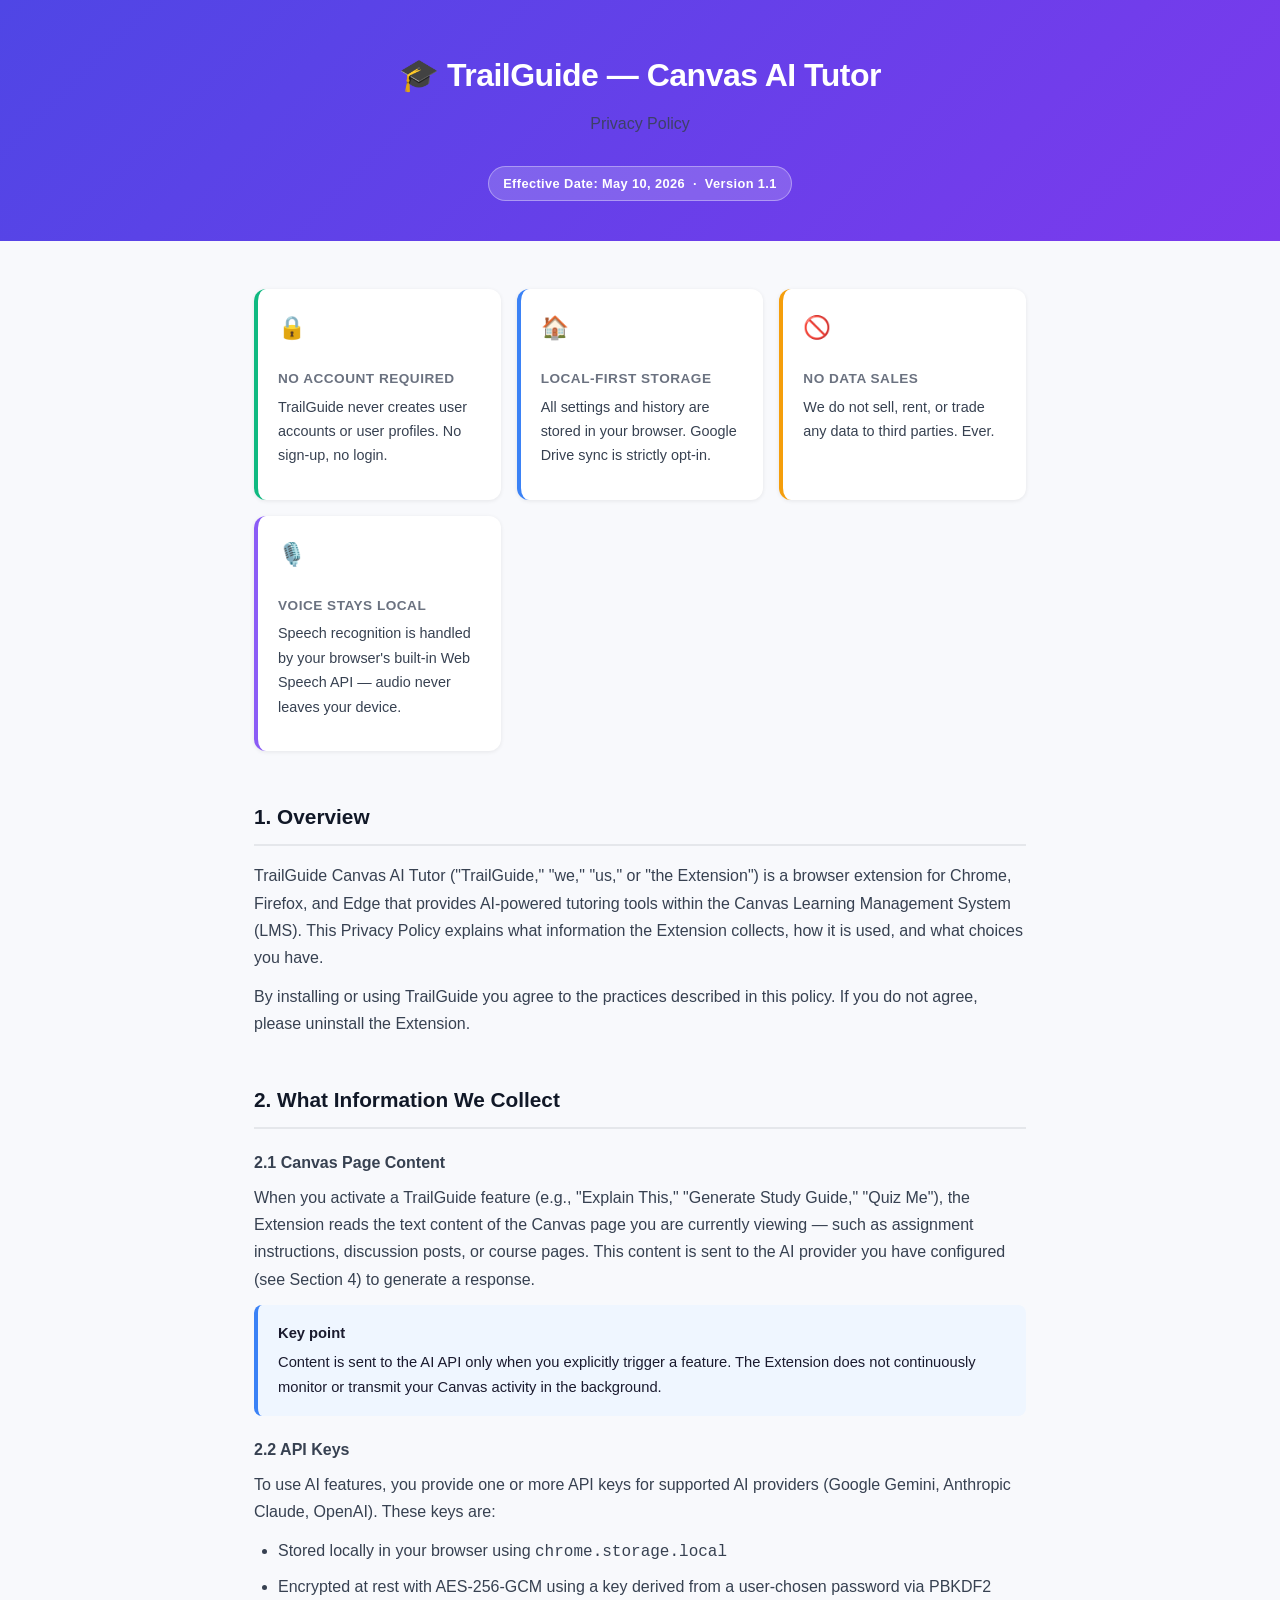
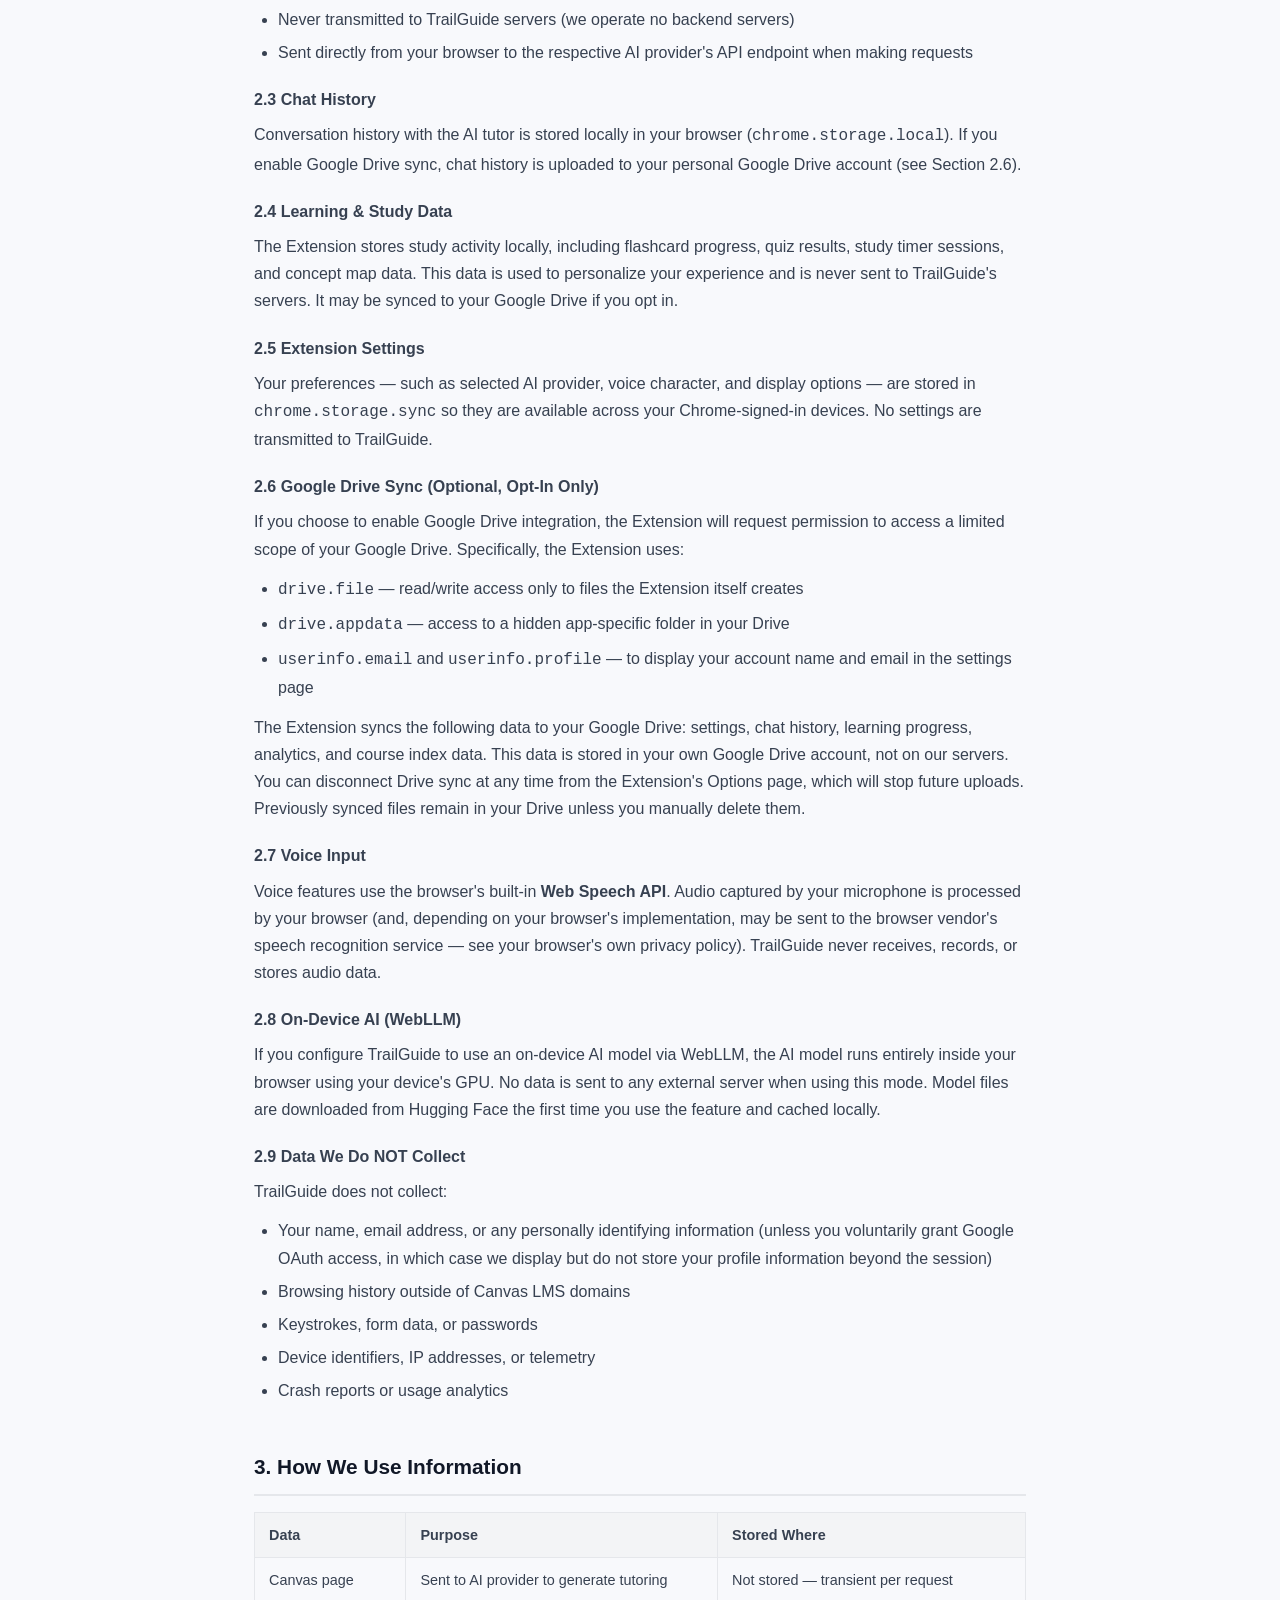
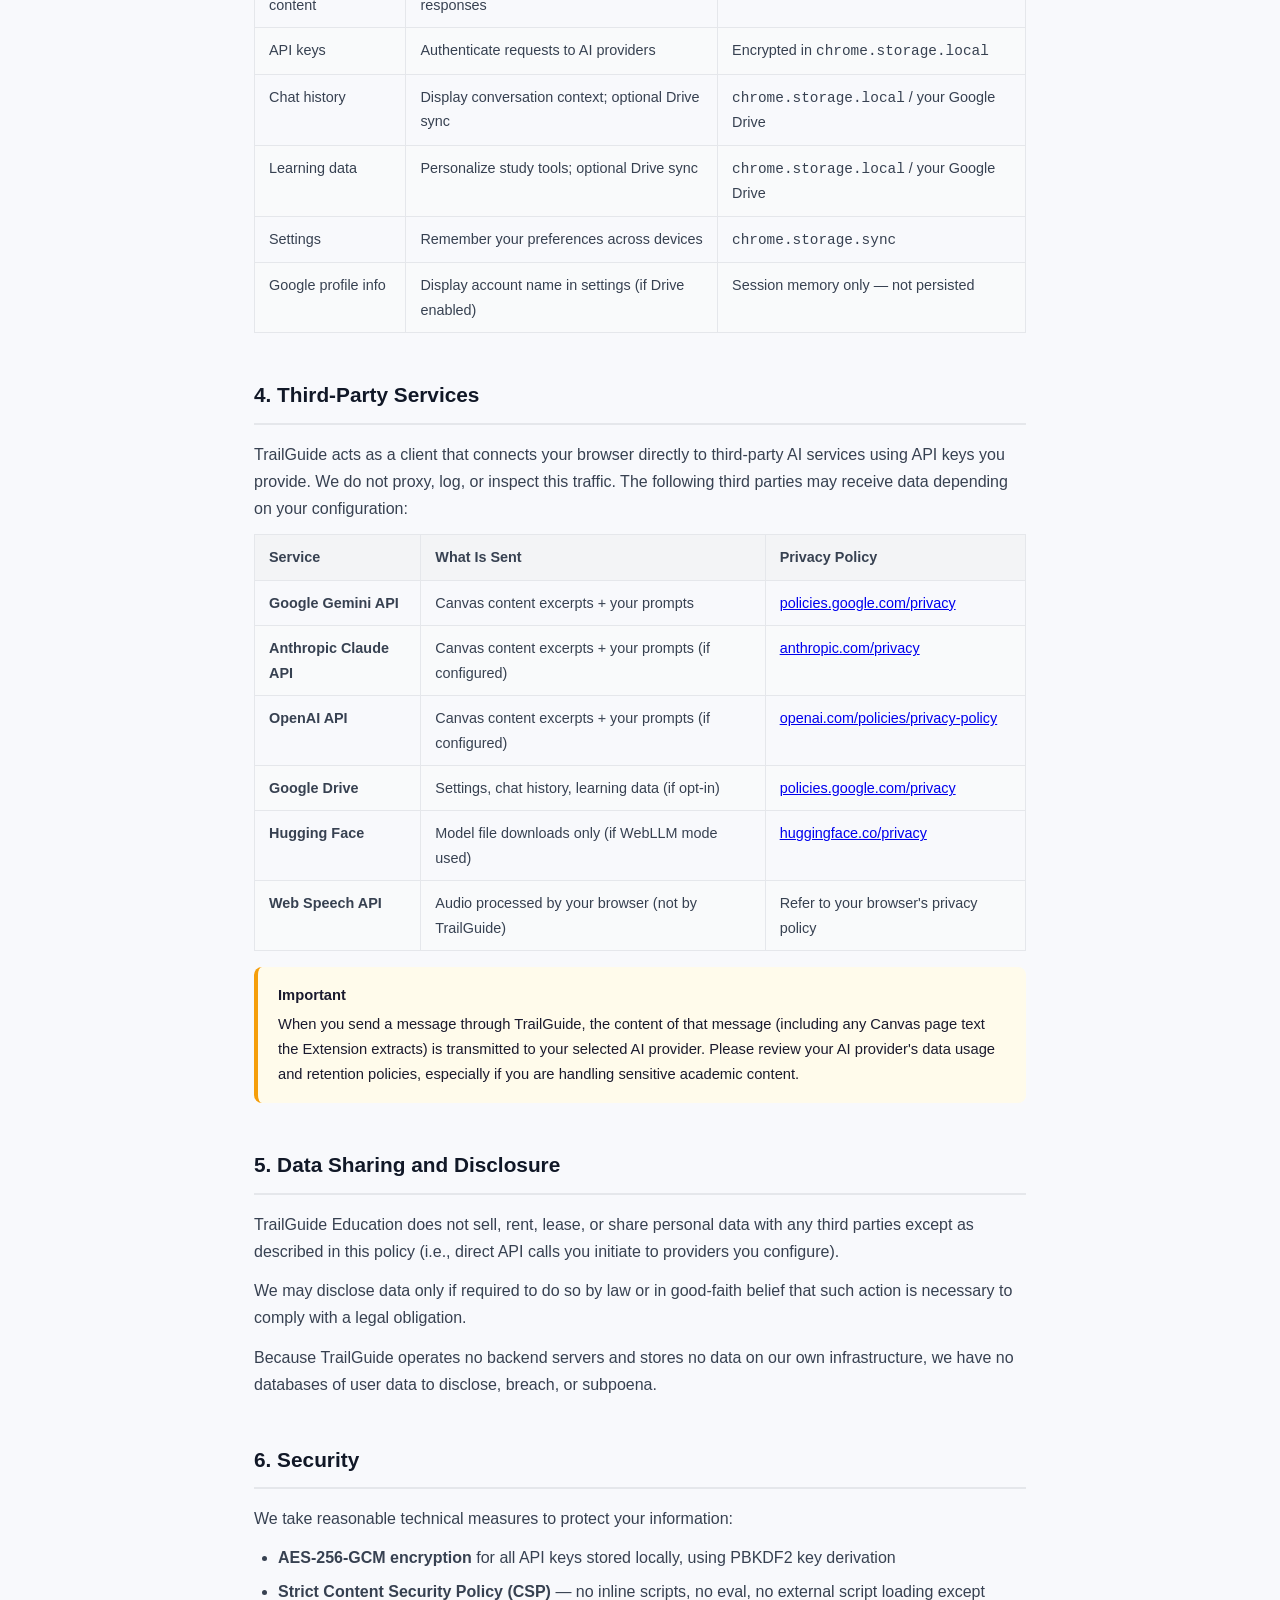
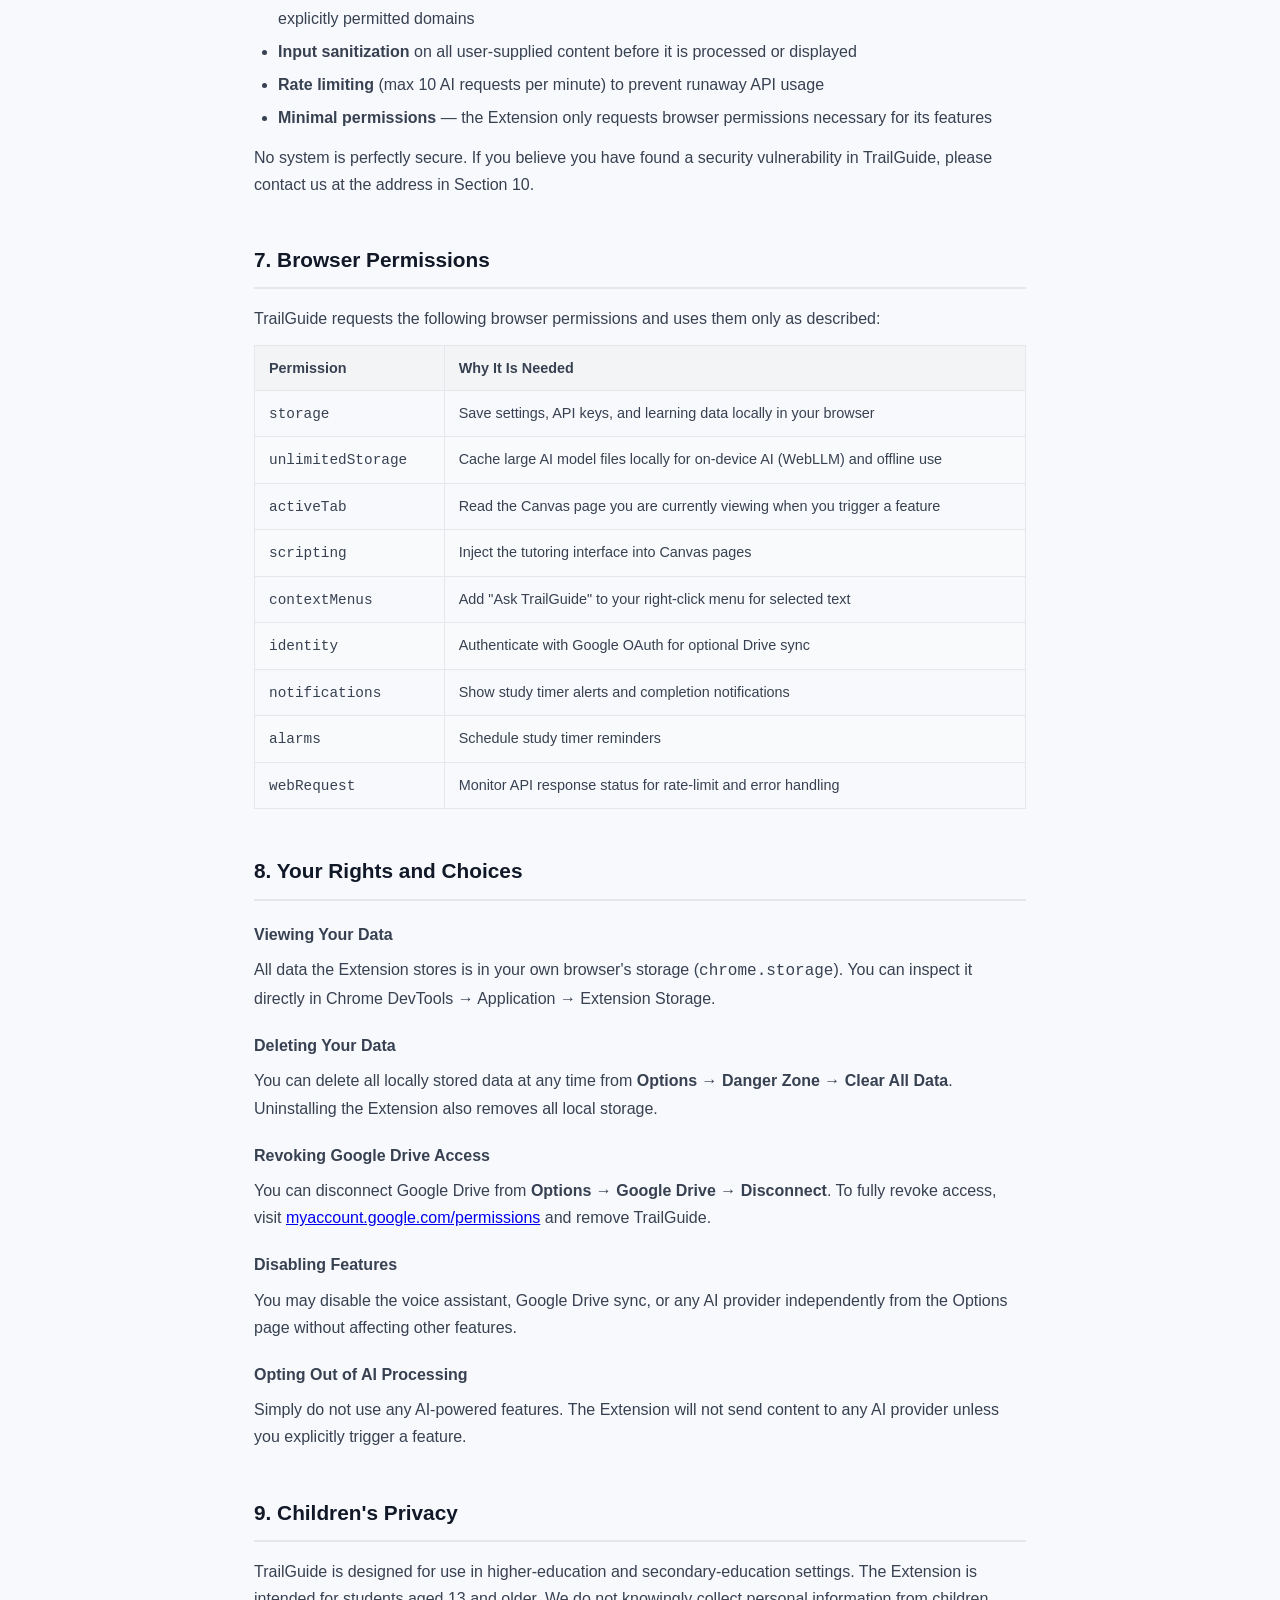
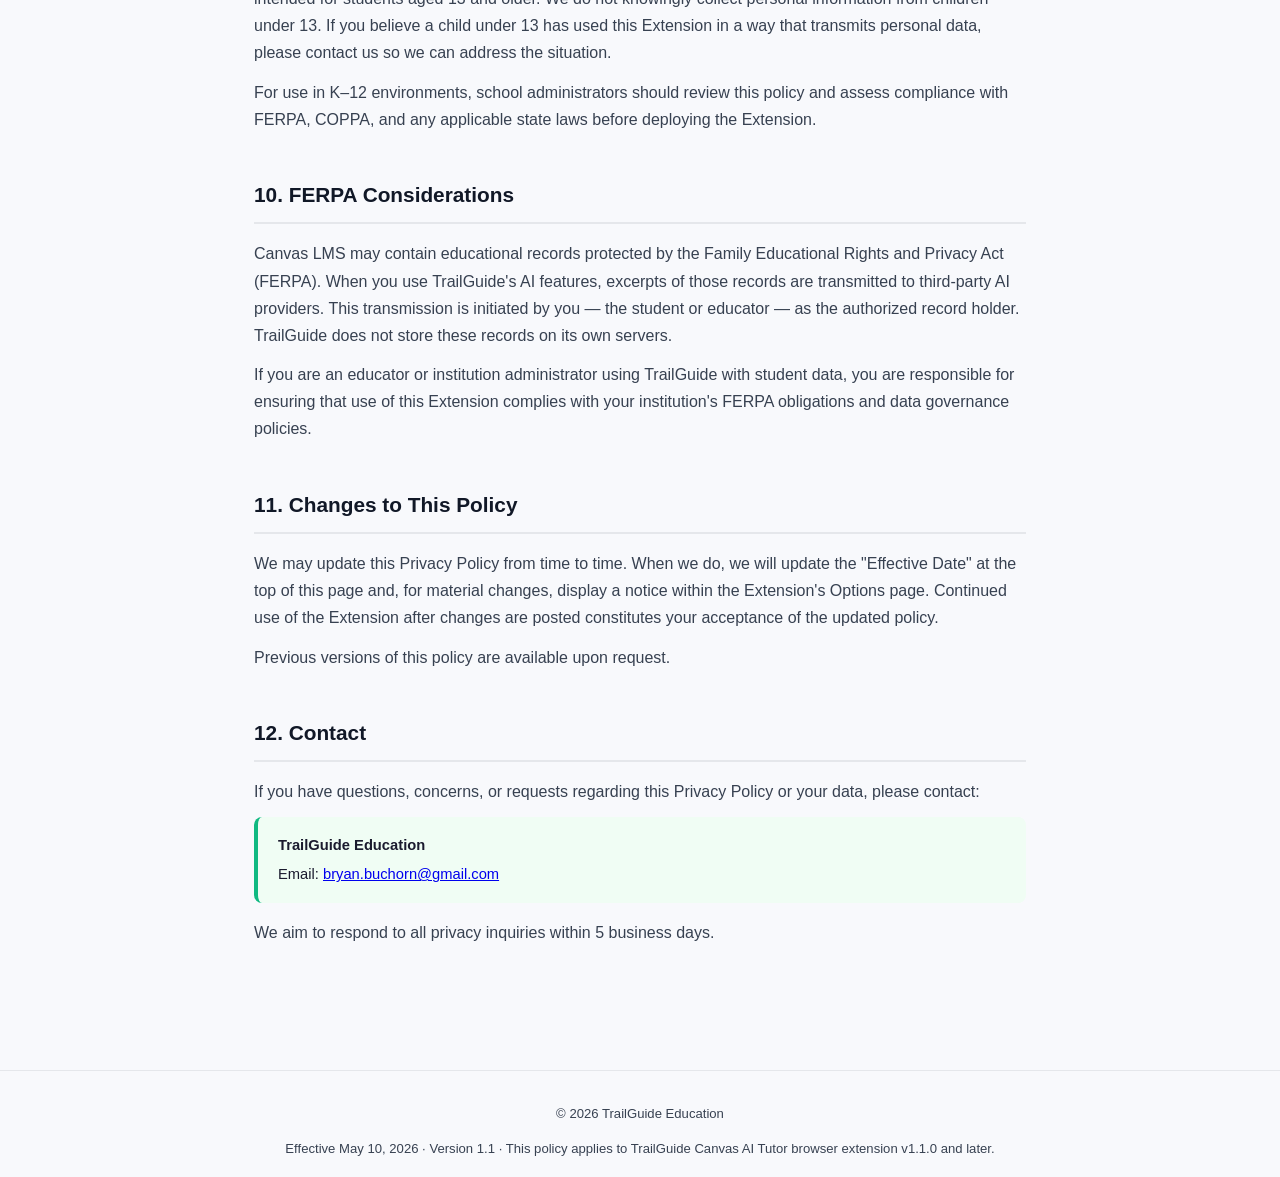
==== index.html @ e7043fdb "Add privacy policy" ====
<!DOCTYPE html>
<html lang="en">
<head>
  <meta charset="UTF-8" />
  <meta name="viewport" content="width=device-width, initial-scale=1.0" />
  <title>Privacy Policy — TrailGuide Canvas AI Tutor</title>
  <style>
    *, *::before, *::after { box-sizing: border-box; margin: 0; padding: 0; }

    body {
      font-family: -apple-system, BlinkMacSystemFont, "Segoe UI", Roboto, Helvetica, Arial, sans-serif;
      font-size: 16px;
      line-height: 1.7;
      color: #1a1a2e;
      background: #f8f9fc;
    }

    header {
      background: linear-gradient(135deg, #4f46e5 0%, #7c3aed 100%);
      color: #fff;
      padding: 48px 24px 40px;
      text-align: center;
    }
    header h1 { font-size: 2rem; font-weight: 800; letter-spacing: -0.5px; }
    header p  { margin-top: 8px; font-size: 1rem; opacity: 0.85; }

    .badge {
      display: inline-block;
      margin-top: 16px;
      padding: 6px 14px;
      background: rgba(255,255,255,0.18);
      border: 1px solid rgba(255,255,255,0.35);
      border-radius: 999px;
      font-size: 0.8rem;
      font-weight: 600;
      letter-spacing: 0.4px;
    }

    main {
      max-width: 820px;
      margin: 0 auto;
      padding: 48px 24px 80px;
    }

    /* Summary cards */
    .summary-grid {
      display: grid;
      grid-template-columns: repeat(auto-fit, minmax(220px, 1fr));
      gap: 16px;
      margin-bottom: 48px;
    }
    .card {
      background: #fff;
      border-radius: 12px;
      padding: 20px;
      box-shadow: 0 1px 4px rgba(0,0,0,0.08);
      border-left: 4px solid transparent;
    }
    .card.green  { border-color: #10b981; }
    .card.blue   { border-color: #3b82f6; }
    .card.amber  { border-color: #f59e0b; }
    .card.purple { border-color: #8b5cf6; }
    .card-icon { font-size: 1.4rem; margin-bottom: 8px; }
    .card h3 { font-size: 0.85rem; font-weight: 700; text-transform: uppercase;
               letter-spacing: 0.5px; color: #6b7280; margin-bottom: 4px; }
    .card p  { font-size: 0.9rem; color: #374151; }

    /* Section headings */
    section { margin-bottom: 44px; }
    h2 {
      font-size: 1.3rem;
      font-weight: 700;
      color: #111827;
      margin-bottom: 16px;
      padding-bottom: 10px;
      border-bottom: 2px solid #e5e7eb;
    }
    h3 {
      font-size: 1rem;
      font-weight: 700;
      color: #374151;
      margin: 20px 0 8px;
    }
    p { margin-bottom: 12px; color: #374151; }
    ul, ol { padding-left: 24px; margin-bottom: 12px; color: #374151; }
    li { margin-bottom: 6px; }

    /* Tables */
    .table-wrap { overflow-x: auto; margin-bottom: 16px; }
    table { width: 100%; border-collapse: collapse; font-size: 0.9rem; }
    th {
      background: #f3f4f6;
      font-weight: 700;
      text-align: left;
      padding: 10px 14px;
      border: 1px solid #e5e7eb;
      color: #374151;
    }
    td {
      padding: 10px 14px;
      border: 1px solid #e5e7eb;
      vertical-align: top;
      color: #374151;
    }
    tr:nth-child(even) td { background: #f9fafb; }

    /* Callout boxes */
    .callout {
      border-radius: 8px;
      padding: 16px 20px;
      margin-bottom: 16px;
      font-size: 0.92rem;
    }
    .callout.info    { background: #eff6ff; border-left: 4px solid #3b82f6; }
    .callout.success { background: #f0fdf4; border-left: 4px solid #10b981; }
    .callout.warn    { background: #fffbeb; border-left: 4px solid #f59e0b; }
    .callout strong  { display: block; margin-bottom: 4px; }

    footer {
      text-align: center;
      font-size: 0.82rem;
      color: #9ca3af;
      padding: 32px 24px;
      border-top: 1px solid #e5e7eb;
    }
    footer a { color: #6b7280; }

    @media (max-width: 600px) {
      header h1 { font-size: 1.5rem; }
      main { padding: 32px 16px 60px; }
    }
  </style>
</head>
<body>

<header>
  <h1>🎓 TrailGuide — Canvas AI Tutor</h1>
  <p>Privacy Policy</p>
  <span class="badge">Effective Date: May 10, 2026 &nbsp;·&nbsp; Version 1.1</span>
</header>

<main>

  <!-- At-a-glance cards -->
  <div class="summary-grid">
    <div class="card green">
      <div class="card-icon">🔒</div>
      <h3>No Account Required</h3>
      <p>TrailGuide never creates user accounts or user profiles. No sign-up, no login.</p>
    </div>
    <div class="card blue">
      <div class="card-icon">🏠</div>
      <h3>Local-First Storage</h3>
      <p>All settings and history are stored in your browser. Google Drive sync is strictly opt-in.</p>
    </div>
    <div class="card amber">
      <div class="card-icon">🚫</div>
      <h3>No Data Sales</h3>
      <p>We do not sell, rent, or trade any data to third parties. Ever.</p>
    </div>
    <div class="card purple">
      <div class="card-icon">🎙️</div>
      <h3>Voice Stays Local</h3>
      <p>Speech recognition is handled by your browser's built-in Web Speech API — audio never leaves your device.</p>
    </div>
  </div>

  <!-- 1 -->
  <section id="overview">
    <h2>1. Overview</h2>
    <p>TrailGuide Canvas AI Tutor ("TrailGuide," "we," "us," or "the Extension") is a browser extension for Chrome, Firefox, and Edge that provides AI-powered tutoring tools within the Canvas Learning Management System (LMS). This Privacy Policy explains what information the Extension collects, how it is used, and what choices you have.</p>
    <p>By installing or using TrailGuide you agree to the practices described in this policy. If you do not agree, please uninstall the Extension.</p>
  </section>

  <!-- 2 -->
  <section id="what-we-collect">
    <h2>2. What Information We Collect</h2>

    <h3>2.1 Canvas Page Content</h3>
    <p>When you activate a TrailGuide feature (e.g., "Explain This," "Generate Study Guide," "Quiz Me"), the Extension reads the text content of the Canvas page you are currently viewing — such as assignment instructions, discussion posts, or course pages. This content is sent to the AI provider you have configured (see Section 4) to generate a response.</p>
    <div class="callout info">
      <strong>Key point</strong>
      Content is sent to the AI API only when you explicitly trigger a feature. The Extension does not continuously monitor or transmit your Canvas activity in the background.
    </div>

    <h3>2.2 API Keys</h3>
    <p>To use AI features, you provide one or more API keys for supported AI providers (Google Gemini, Anthropic Claude, OpenAI). These keys are:</p>
    <ul>
      <li>Stored locally in your browser using <code>chrome.storage.local</code></li>
      <li>Encrypted at rest with AES-256-GCM using a key derived from a user-chosen password via PBKDF2</li>
      <li>Never transmitted to TrailGuide servers (we operate no backend servers)</li>
      <li>Sent directly from your browser to the respective AI provider's API endpoint when making requests</li>
    </ul>

    <h3>2.3 Chat History</h3>
    <p>Conversation history with the AI tutor is stored locally in your browser (<code>chrome.storage.local</code>). If you enable Google Drive sync, chat history is uploaded to your personal Google Drive account (see Section 2.6).</p>

    <h3>2.4 Learning & Study Data</h3>
    <p>The Extension stores study activity locally, including flashcard progress, quiz results, study timer sessions, and concept map data. This data is used to personalize your experience and is never sent to TrailGuide's servers. It may be synced to your Google Drive if you opt in.</p>

    <h3>2.5 Extension Settings</h3>
    <p>Your preferences — such as selected AI provider, voice character, and display options — are stored in <code>chrome.storage.sync</code> so they are available across your Chrome-signed-in devices. No settings are transmitted to TrailGuide.</p>

    <h3>2.6 Google Drive Sync (Optional, Opt-In Only)</h3>
    <p>If you choose to enable Google Drive integration, the Extension will request permission to access a limited scope of your Google Drive. Specifically, the Extension uses:</p>
    <ul>
      <li><code>drive.file</code> — read/write access only to files the Extension itself creates</li>
      <li><code>drive.appdata</code> — access to a hidden app-specific folder in your Drive</li>
      <li><code>userinfo.email</code> and <code>userinfo.profile</code> — to display your account name and email in the settings page</li>
    </ul>
    <p>The Extension syncs the following data to your Google Drive: settings, chat history, learning progress, analytics, and course index data. This data is stored in your own Google Drive account, not on our servers. You can disconnect Drive sync at any time from the Extension's Options page, which will stop future uploads. Previously synced files remain in your Drive unless you manually delete them.</p>

    <h3>2.7 Voice Input</h3>
    <p>Voice features use the browser's built-in <strong>Web Speech API</strong>. Audio captured by your microphone is processed by your browser (and, depending on your browser's implementation, may be sent to the browser vendor's speech recognition service — see your browser's own privacy policy). TrailGuide never receives, records, or stores audio data.</p>

    <h3>2.8 On-Device AI (WebLLM)</h3>
    <p>If you configure TrailGuide to use an on-device AI model via WebLLM, the AI model runs entirely inside your browser using your device's GPU. No data is sent to any external server when using this mode. Model files are downloaded from Hugging Face the first time you use the feature and cached locally.</p>

    <h3>2.9 Data We Do NOT Collect</h3>
    <p>TrailGuide does not collect:</p>
    <ul>
      <li>Your name, email address, or any personally identifying information (unless you voluntarily grant Google OAuth access, in which case we display but do not store your profile information beyond the session)</li>
      <li>Browsing history outside of Canvas LMS domains</li>
      <li>Keystrokes, form data, or passwords</li>
      <li>Device identifiers, IP addresses, or telemetry</li>
      <li>Crash reports or usage analytics</li>
    </ul>
  </section>

  <!-- 3 -->
  <section id="how-we-use">
    <h2>3. How We Use Information</h2>
    <div class="table-wrap">
      <table>
        <thead>
          <tr>
            <th>Data</th>
            <th>Purpose</th>
            <th>Stored Where</th>
          </tr>
        </thead>
        <tbody>
          <tr>
            <td>Canvas page content</td>
            <td>Sent to AI provider to generate tutoring responses</td>
            <td>Not stored — transient per request</td>
          </tr>
          <tr>
            <td>API keys</td>
            <td>Authenticate requests to AI providers</td>
            <td>Encrypted in <code>chrome.storage.local</code></td>
          </tr>
          <tr>
            <td>Chat history</td>
            <td>Display conversation context; optional Drive sync</td>
            <td><code>chrome.storage.local</code> / your Google Drive</td>
          </tr>
          <tr>
            <td>Learning data</td>
            <td>Personalize study tools; optional Drive sync</td>
            <td><code>chrome.storage.local</code> / your Google Drive</td>
          </tr>
          <tr>
            <td>Settings</td>
            <td>Remember your preferences across devices</td>
            <td><code>chrome.storage.sync</code></td>
          </tr>
          <tr>
            <td>Google profile info</td>
            <td>Display account name in settings (if Drive enabled)</td>
            <td>Session memory only — not persisted</td>
          </tr>
        </tbody>
      </table>
    </div>
  </section>

  <!-- 4 -->
  <section id="third-party">
    <h2>4. Third-Party Services</h2>
    <p>TrailGuide acts as a client that connects your browser directly to third-party AI services using API keys you provide. We do not proxy, log, or inspect this traffic. The following third parties may receive data depending on your configuration:</p>

    <div class="table-wrap">
      <table>
        <thead>
          <tr>
            <th>Service</th>
            <th>What Is Sent</th>
            <th>Privacy Policy</th>
          </tr>
        </thead>
        <tbody>
          <tr>
            <td><strong>Google Gemini API</strong></td>
            <td>Canvas content excerpts + your prompts</td>
            <td><a href="https://policies.google.com/privacy" target="_blank" rel="noopener">policies.google.com/privacy</a></td>
          </tr>
          <tr>
            <td><strong>Anthropic Claude API</strong></td>
            <td>Canvas content excerpts + your prompts (if configured)</td>
            <td><a href="https://www.anthropic.com/privacy" target="_blank" rel="noopener">anthropic.com/privacy</a></td>
          </tr>
          <tr>
            <td><strong>OpenAI API</strong></td>
            <td>Canvas content excerpts + your prompts (if configured)</td>
            <td><a href="https://openai.com/policies/privacy-policy" target="_blank" rel="noopener">openai.com/policies/privacy-policy</a></td>
          </tr>
          <tr>
            <td><strong>Google Drive</strong></td>
            <td>Settings, chat history, learning data (if opt-in)</td>
            <td><a href="https://policies.google.com/privacy" target="_blank" rel="noopener">policies.google.com/privacy</a></td>
          </tr>
          <tr>
            <td><strong>Hugging Face</strong></td>
            <td>Model file downloads only (if WebLLM mode used)</td>
            <td><a href="https://huggingface.co/privacy" target="_blank" rel="noopener">huggingface.co/privacy</a></td>
          </tr>
          <tr>
            <td><strong>Web Speech API</strong></td>
            <td>Audio processed by your browser (not by TrailGuide)</td>
            <td>Refer to your browser's privacy policy</td>
          </tr>
        </tbody>
      </table>
    </div>

    <div class="callout warn">
      <strong>Important</strong>
      When you send a message through TrailGuide, the content of that message (including any Canvas page text the Extension extracts) is transmitted to your selected AI provider. Please review your AI provider's data usage and retention policies, especially if you are handling sensitive academic content.
    </div>
  </section>

  <!-- 5 -->
  <section id="data-sharing">
    <h2>5. Data Sharing and Disclosure</h2>
    <p>TrailGuide Education does not sell, rent, lease, or share personal data with any third parties except as described in this policy (i.e., direct API calls you initiate to providers you configure).</p>
    <p>We may disclose data only if required to do so by law or in good-faith belief that such action is necessary to comply with a legal obligation.</p>
    <p>Because TrailGuide operates no backend servers and stores no data on our own infrastructure, we have no databases of user data to disclose, breach, or subpoena.</p>
  </section>

  <!-- 6 -->
  <section id="security">
    <h2>6. Security</h2>
    <p>We take reasonable technical measures to protect your information:</p>
    <ul>
      <li><strong>AES-256-GCM encryption</strong> for all API keys stored locally, using PBKDF2 key derivation</li>
      <li><strong>Strict Content Security Policy (CSP)</strong> — no inline scripts, no eval, no external script loading except explicitly permitted domains</li>
      <li><strong>Input sanitization</strong> on all user-supplied content before it is processed or displayed</li>
      <li><strong>Rate limiting</strong> (max 10 AI requests per minute) to prevent runaway API usage</li>
      <li><strong>Minimal permissions</strong> — the Extension only requests browser permissions necessary for its features</li>
    </ul>
    <p>No system is perfectly secure. If you believe you have found a security vulnerability in TrailGuide, please contact us at the address in Section 10.</p>
  </section>

  <!-- 7 -->
  <section id="permissions">
    <h2>7. Browser Permissions</h2>
    <p>TrailGuide requests the following browser permissions and uses them only as described:</p>
    <div class="table-wrap">
      <table>
        <thead>
          <tr><th>Permission</th><th>Why It Is Needed</th></tr>
        </thead>
        <tbody>
          <tr><td><code>storage</code></td><td>Save settings, API keys, and learning data locally in your browser</td></tr>
          <tr><td><code>unlimitedStorage</code></td><td>Cache large AI model files locally for on-device AI (WebLLM) and offline use</td></tr>
          <tr><td><code>activeTab</code></td><td>Read the Canvas page you are currently viewing when you trigger a feature</td></tr>
          <tr><td><code>scripting</code></td><td>Inject the tutoring interface into Canvas pages</td></tr>
          <tr><td><code>contextMenus</code></td><td>Add "Ask TrailGuide" to your right-click menu for selected text</td></tr>
          <tr><td><code>identity</code></td><td>Authenticate with Google OAuth for optional Drive sync</td></tr>
          <tr><td><code>notifications</code></td><td>Show study timer alerts and completion notifications</td></tr>
          <tr><td><code>alarms</code></td><td>Schedule study timer reminders</td></tr>
          <tr><td><code>webRequest</code></td><td>Monitor API response status for rate-limit and error handling</td></tr>
        </tbody>
      </table>
    </div>
  </section>

  <!-- 8 -->
  <section id="your-rights">
    <h2>8. Your Rights and Choices</h2>

    <h3>Viewing Your Data</h3>
    <p>All data the Extension stores is in your own browser's storage (<code>chrome.storage</code>). You can inspect it directly in Chrome DevTools → Application → Extension Storage.</p>

    <h3>Deleting Your Data</h3>
    <p>You can delete all locally stored data at any time from <strong>Options → Danger Zone → Clear All Data</strong>. Uninstalling the Extension also removes all local storage.</p>

    <h3>Revoking Google Drive Access</h3>
    <p>You can disconnect Google Drive from <strong>Options → Google Drive → Disconnect</strong>. To fully revoke access, visit <a href="https://myaccount.google.com/permissions" target="_blank" rel="noopener">myaccount.google.com/permissions</a> and remove TrailGuide.</p>

    <h3>Disabling Features</h3>
    <p>You may disable the voice assistant, Google Drive sync, or any AI provider independently from the Options page without affecting other features.</p>

    <h3>Opting Out of AI Processing</h3>
    <p>Simply do not use any AI-powered features. The Extension will not send content to any AI provider unless you explicitly trigger a feature.</p>
  </section>

  <!-- 9 -->
  <section id="children">
    <h2>9. Children's Privacy</h2>
    <p>TrailGuide is designed for use in higher-education and secondary-education settings. The Extension is intended for students aged 13 and older. We do not knowingly collect personal information from children under 13. If you believe a child under 13 has used this Extension in a way that transmits personal data, please contact us so we can address the situation.</p>
    <p>For use in K–12 environments, school administrators should review this policy and assess compliance with FERPA, COPPA, and any applicable state laws before deploying the Extension.</p>
  </section>

  <!-- 10 -->
  <section id="ferpa">
    <h2>10. FERPA Considerations</h2>
    <p>Canvas LMS may contain educational records protected by the Family Educational Rights and Privacy Act (FERPA). When you use TrailGuide's AI features, excerpts of those records are transmitted to third-party AI providers. This transmission is initiated by you — the student or educator — as the authorized record holder. TrailGuide does not store these records on its own servers.</p>
    <p>If you are an educator or institution administrator using TrailGuide with student data, you are responsible for ensuring that use of this Extension complies with your institution's FERPA obligations and data governance policies.</p>
  </section>

  <!-- 11 -->
  <section id="changes">
    <h2>11. Changes to This Policy</h2>
    <p>We may update this Privacy Policy from time to time. When we do, we will update the "Effective Date" at the top of this page and, for material changes, display a notice within the Extension's Options page. Continued use of the Extension after changes are posted constitutes your acceptance of the updated policy.</p>
    <p>Previous versions of this policy are available upon request.</p>
  </section>

  <!-- 12 -->
  <section id="contact">
    <h2>12. Contact</h2>
    <p>If you have questions, concerns, or requests regarding this Privacy Policy or your data, please contact:</p>
    <div class="callout success">
      <strong>TrailGuide Education</strong>
      Email: <a href="mailto:bryan.buchorn@gmail.com">bryan.buchorn@gmail.com</a>
    </div>
    <p>We aim to respond to all privacy inquiries within 5 business days.</p>
  </section>

</main>

<footer>
  <p>© 2026 TrailGuide Education</p>
  <p style="margin-top:4px">Effective May 10, 2026 · Version 1.1 · This policy applies to TrailGuide Canvas AI Tutor browser extension v1.1.0 and later.</p>
</footer>

</body>
</html>
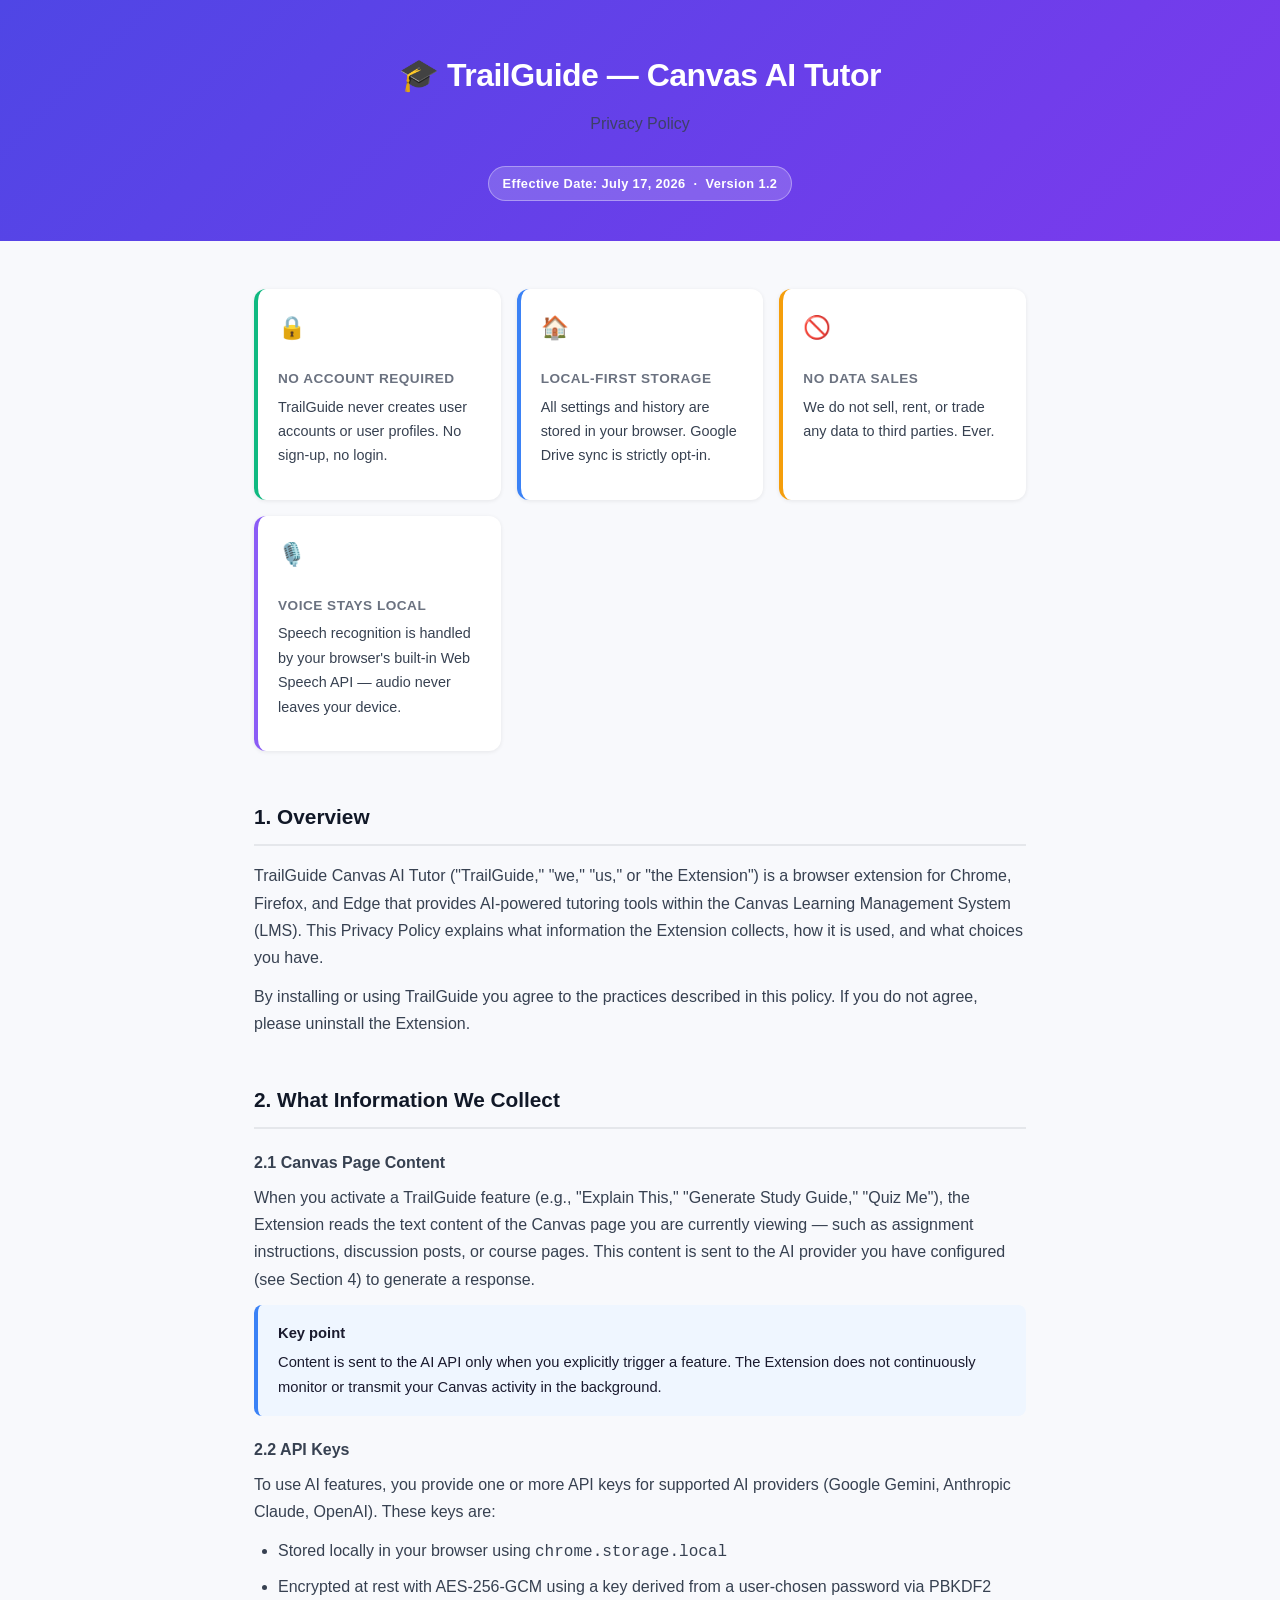
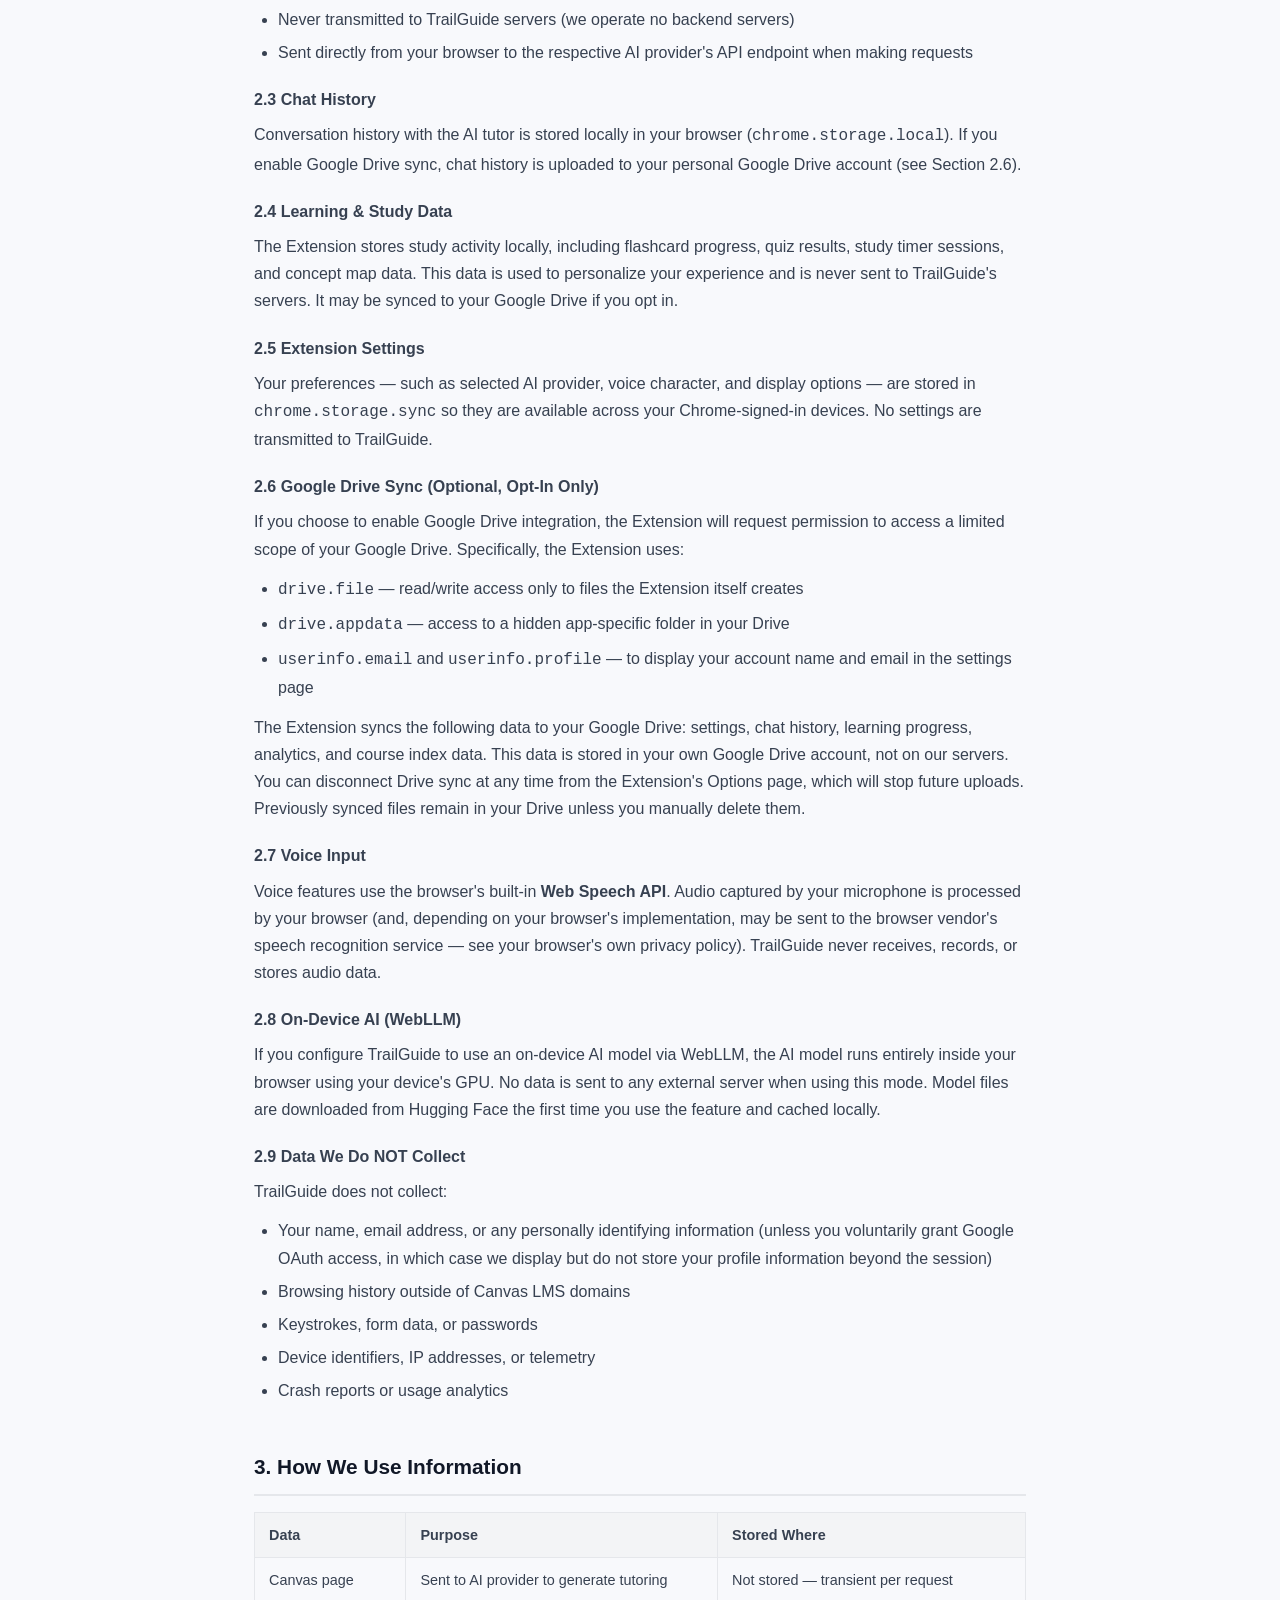
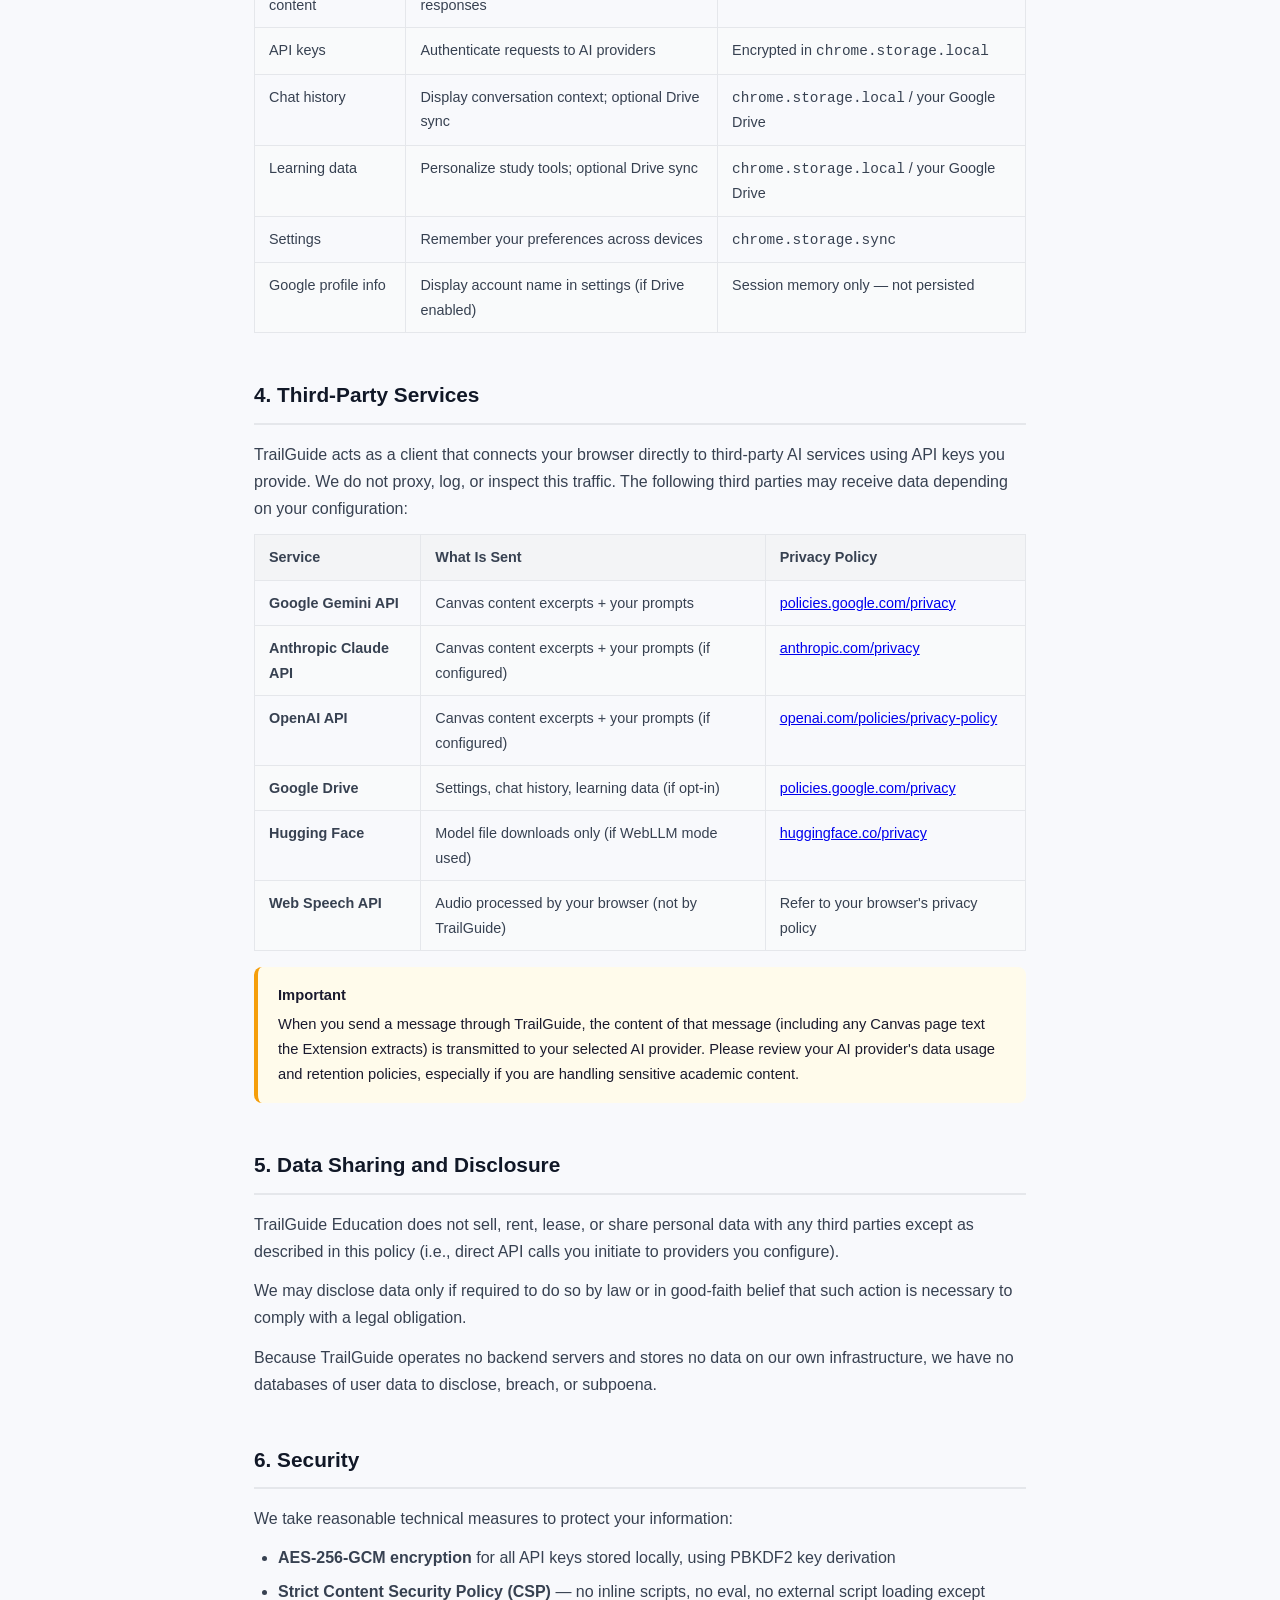
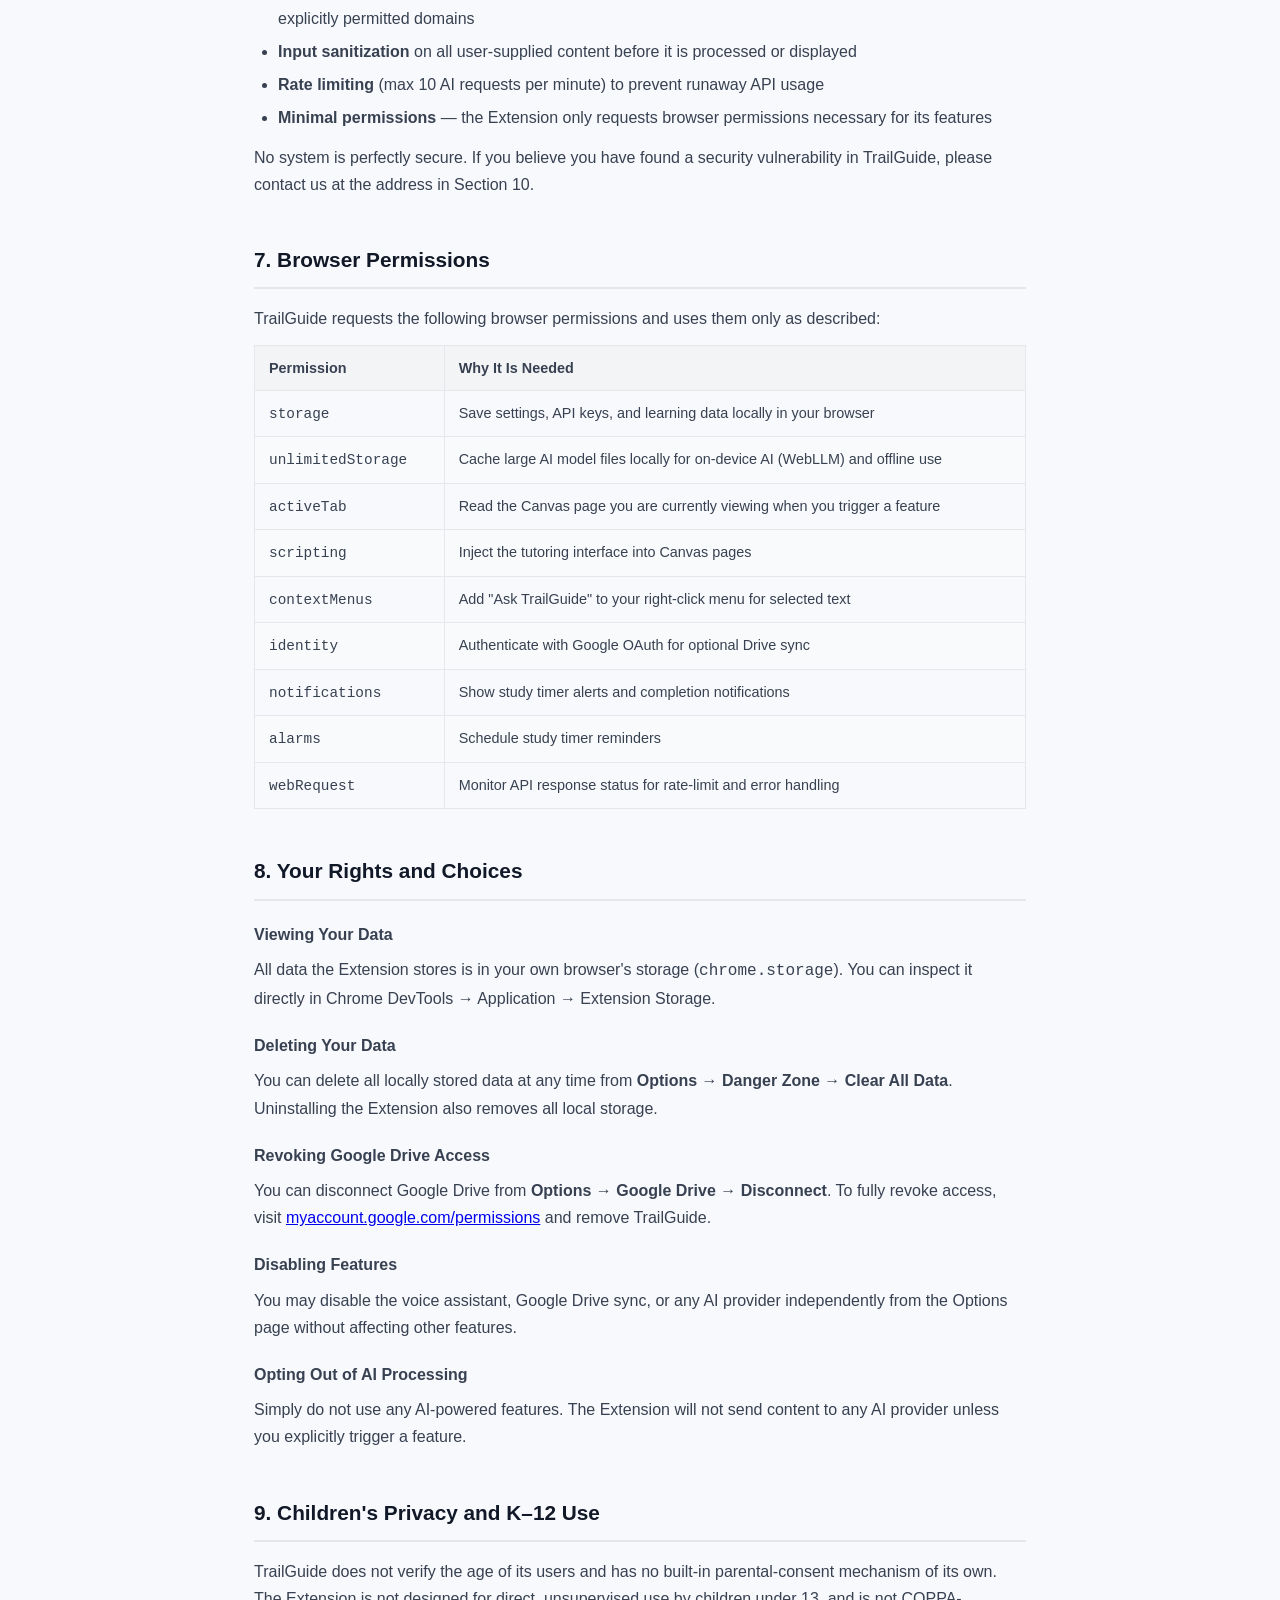
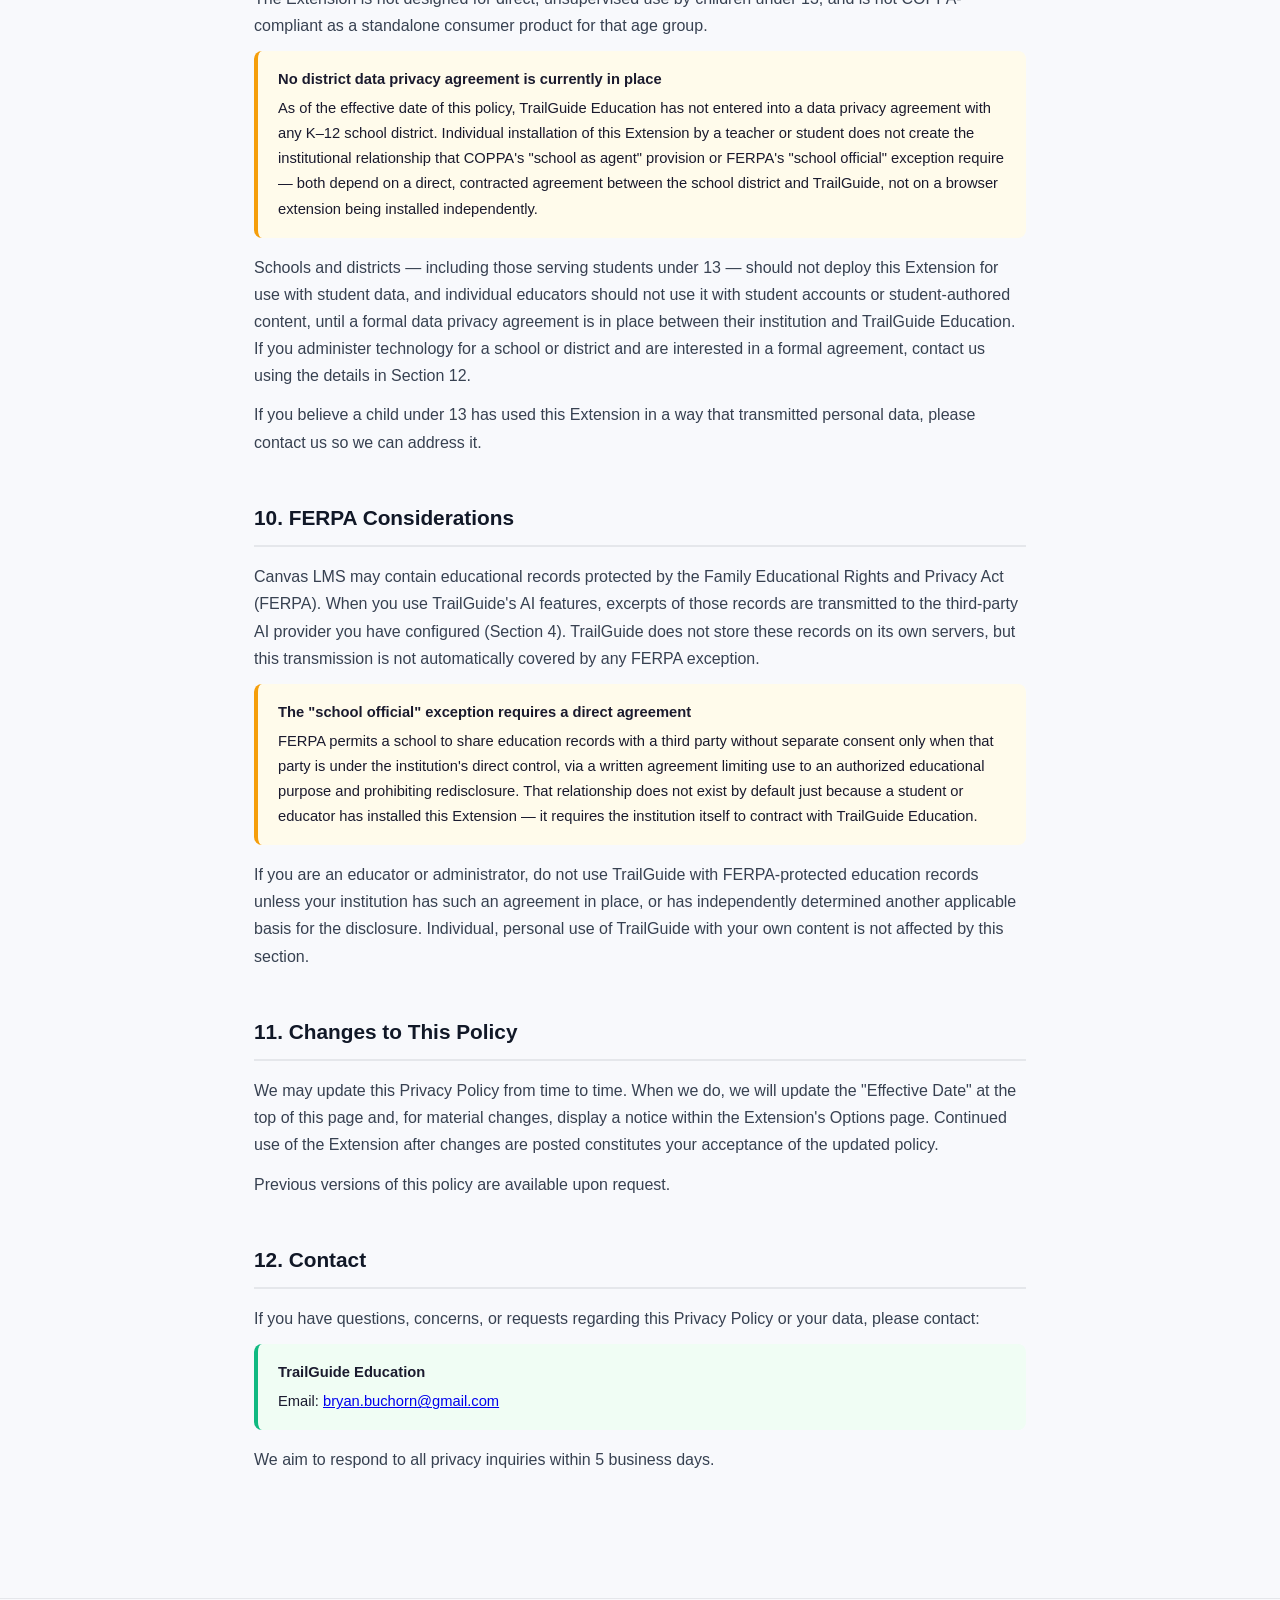
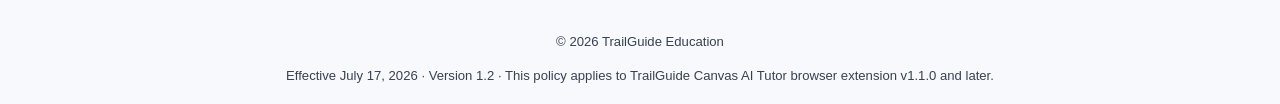
==== commit da9a5c76: "Fix Children's Privacy and FERPA sections to accurately reflect no district DPA is in place" ====
--- a/index.html
+++ b/index.html
@@ -136,7 +136,7 @@
 <header>
   <h1>🎓 TrailGuide — Canvas AI Tutor</h1>
   <p>Privacy Policy</p>
-  <span class="badge">Effective Date: May 10, 2026 &nbsp;·&nbsp; Version 1.1</span>
+  <span class="badge">Effective Date: July 17, 2026 &nbsp;·&nbsp; Version 1.2</span>
 </header>
 
 <main>
@@ -398,16 +398,25 @@
 
   <!-- 9 -->
   <section id="children">
-    <h2>9. Children's Privacy</h2>
-    <p>TrailGuide is designed for use in higher-education and secondary-education settings. The Extension is intended for students aged 13 and older. We do not knowingly collect personal information from children under 13. If you believe a child under 13 has used this Extension in a way that transmits personal data, please contact us so we can address the situation.</p>
-    <p>For use in K–12 environments, school administrators should review this policy and assess compliance with FERPA, COPPA, and any applicable state laws before deploying the Extension.</p>
+    <h2>9. Children's Privacy and K&ndash;12 Use</h2>
+    <p>TrailGuide does not verify the age of its users and has no built-in parental-consent mechanism of its own. The Extension is not designed for direct, unsupervised use by children under 13, and is not COPPA-compliant as a standalone consumer product for that age group.</p>
+    <div class="callout warn">
+      <strong>No district data privacy agreement is currently in place</strong>
+      As of the effective date of this policy, TrailGuide Education has not entered into a data privacy agreement with any K&ndash;12 school district. Individual installation of this Extension by a teacher or student does not create the institutional relationship that COPPA's "school as agent" provision or FERPA's "school official" exception require &mdash; both depend on a direct, contracted agreement between the school district and TrailGuide, not on a browser extension being installed independently.
+    </div>
+    <p>Schools and districts &mdash; including those serving students under 13 &mdash; should not deploy this Extension for use with student data, and individual educators should not use it with student accounts or student-authored content, until a formal data privacy agreement is in place between their institution and TrailGuide Education. If you administer technology for a school or district and are interested in a formal agreement, contact us using the details in Section 12.</p>
+    <p>If you believe a child under 13 has used this Extension in a way that transmitted personal data, please contact us so we can address it.</p>
   </section>
 
   <!-- 10 -->
   <section id="ferpa">
     <h2>10. FERPA Considerations</h2>
-    <p>Canvas LMS may contain educational records protected by the Family Educational Rights and Privacy Act (FERPA). When you use TrailGuide's AI features, excerpts of those records are transmitted to third-party AI providers. This transmission is initiated by you — the student or educator — as the authorized record holder. TrailGuide does not store these records on its own servers.</p>
-    <p>If you are an educator or institution administrator using TrailGuide with student data, you are responsible for ensuring that use of this Extension complies with your institution's FERPA obligations and data governance policies.</p>
+    <p>Canvas LMS may contain educational records protected by the Family Educational Rights and Privacy Act (FERPA). When you use TrailGuide's AI features, excerpts of those records are transmitted to the third-party AI provider you have configured (Section 4). TrailGuide does not store these records on its own servers, but this transmission is not automatically covered by any FERPA exception.</p>
+    <div class="callout warn">
+      <strong>The "school official" exception requires a direct agreement</strong>
+      FERPA permits a school to share education records with a third party without separate consent only when that party is under the institution's direct control, via a written agreement limiting use to an authorized educational purpose and prohibiting redisclosure. That relationship does not exist by default just because a student or educator has installed this Extension &mdash; it requires the institution itself to contract with TrailGuide Education.
+    </div>
+    <p>If you are an educator or administrator, do not use TrailGuide with FERPA-protected education records unless your institution has such an agreement in place, or has independently determined another applicable basis for the disclosure. Individual, personal use of TrailGuide with your own content is not affected by this section.</p>
   </section>
 
   <!-- 11 -->
@@ -432,7 +441,7 @@
 
 <footer>
   <p>© 2026 TrailGuide Education</p>
-  <p style="margin-top:4px">Effective May 10, 2026 · Version 1.1 · This policy applies to TrailGuide Canvas AI Tutor browser extension v1.1.0 and later.</p>
+  <p style="margin-top:4px">Effective July 17, 2026 · Version 1.2 · This policy applies to TrailGuide Canvas AI Tutor browser extension v1.1.0 and later.</p>
 </footer>
 
 </body>
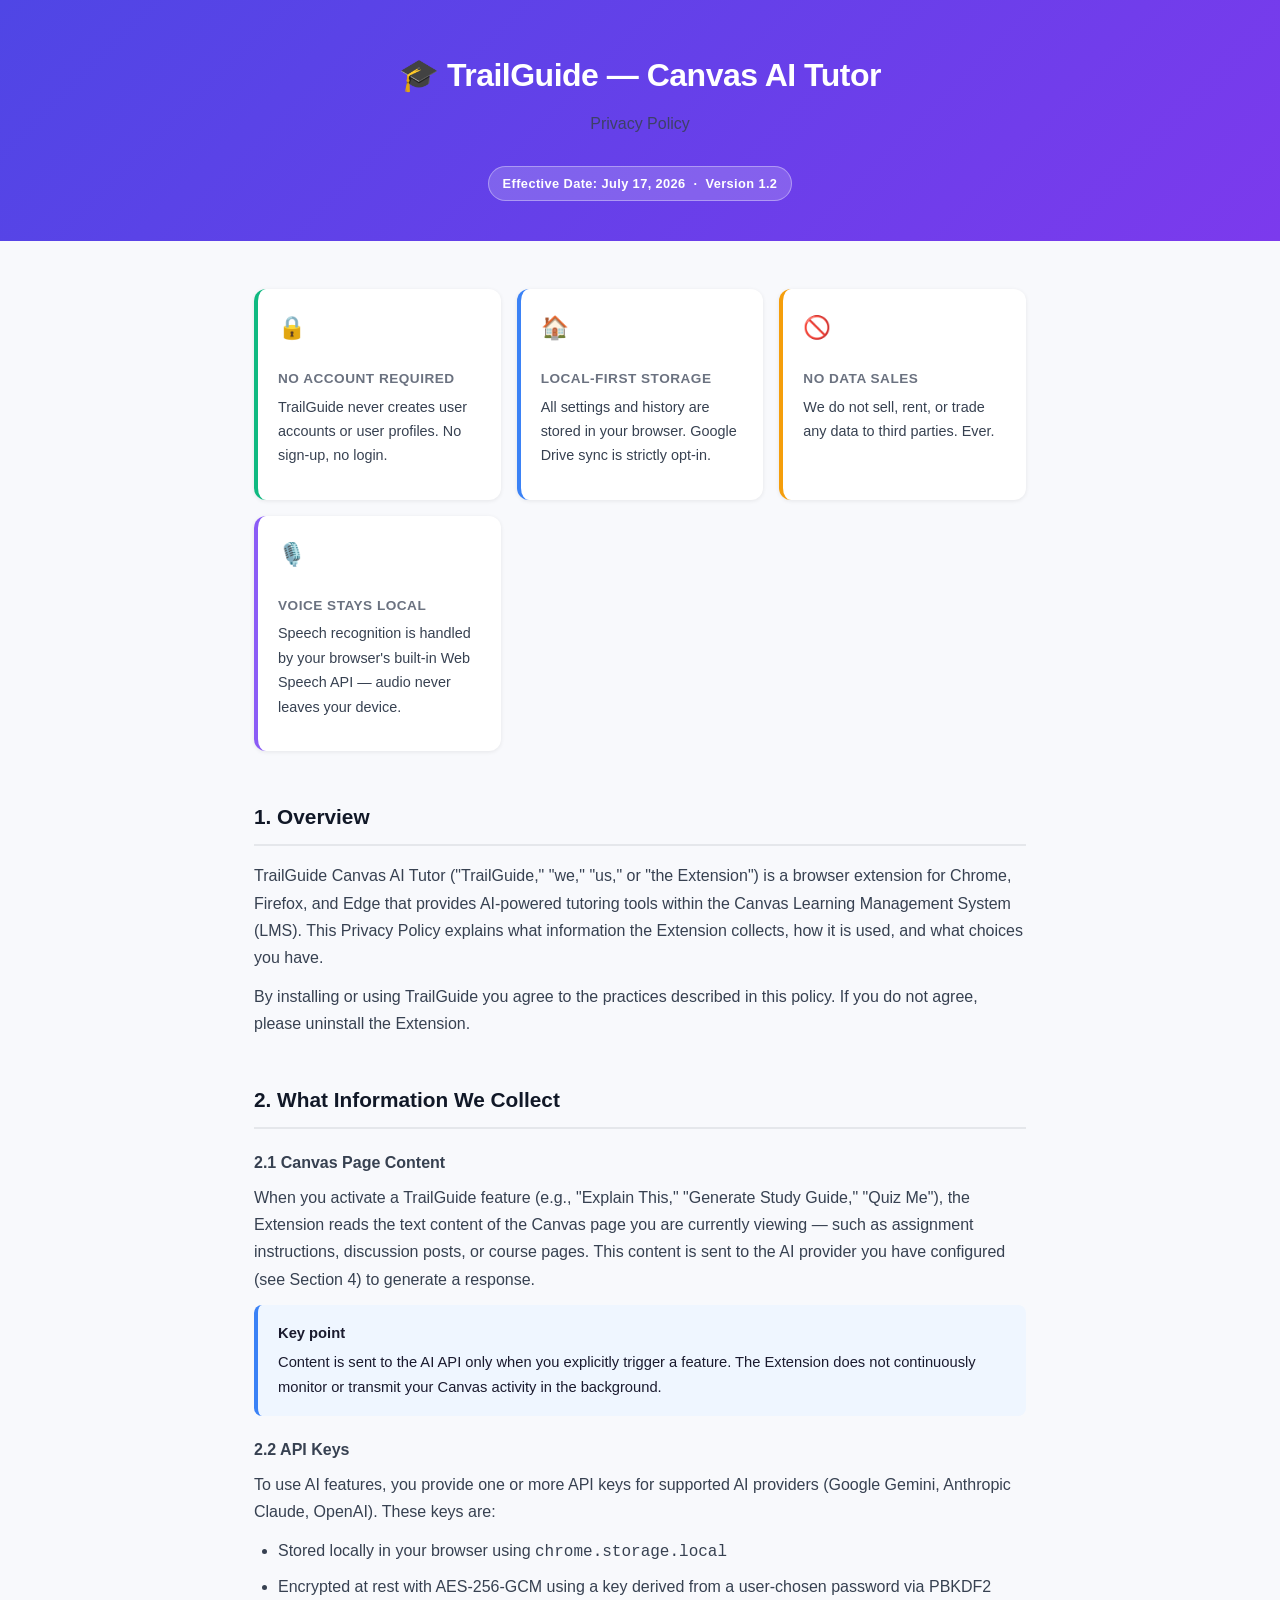
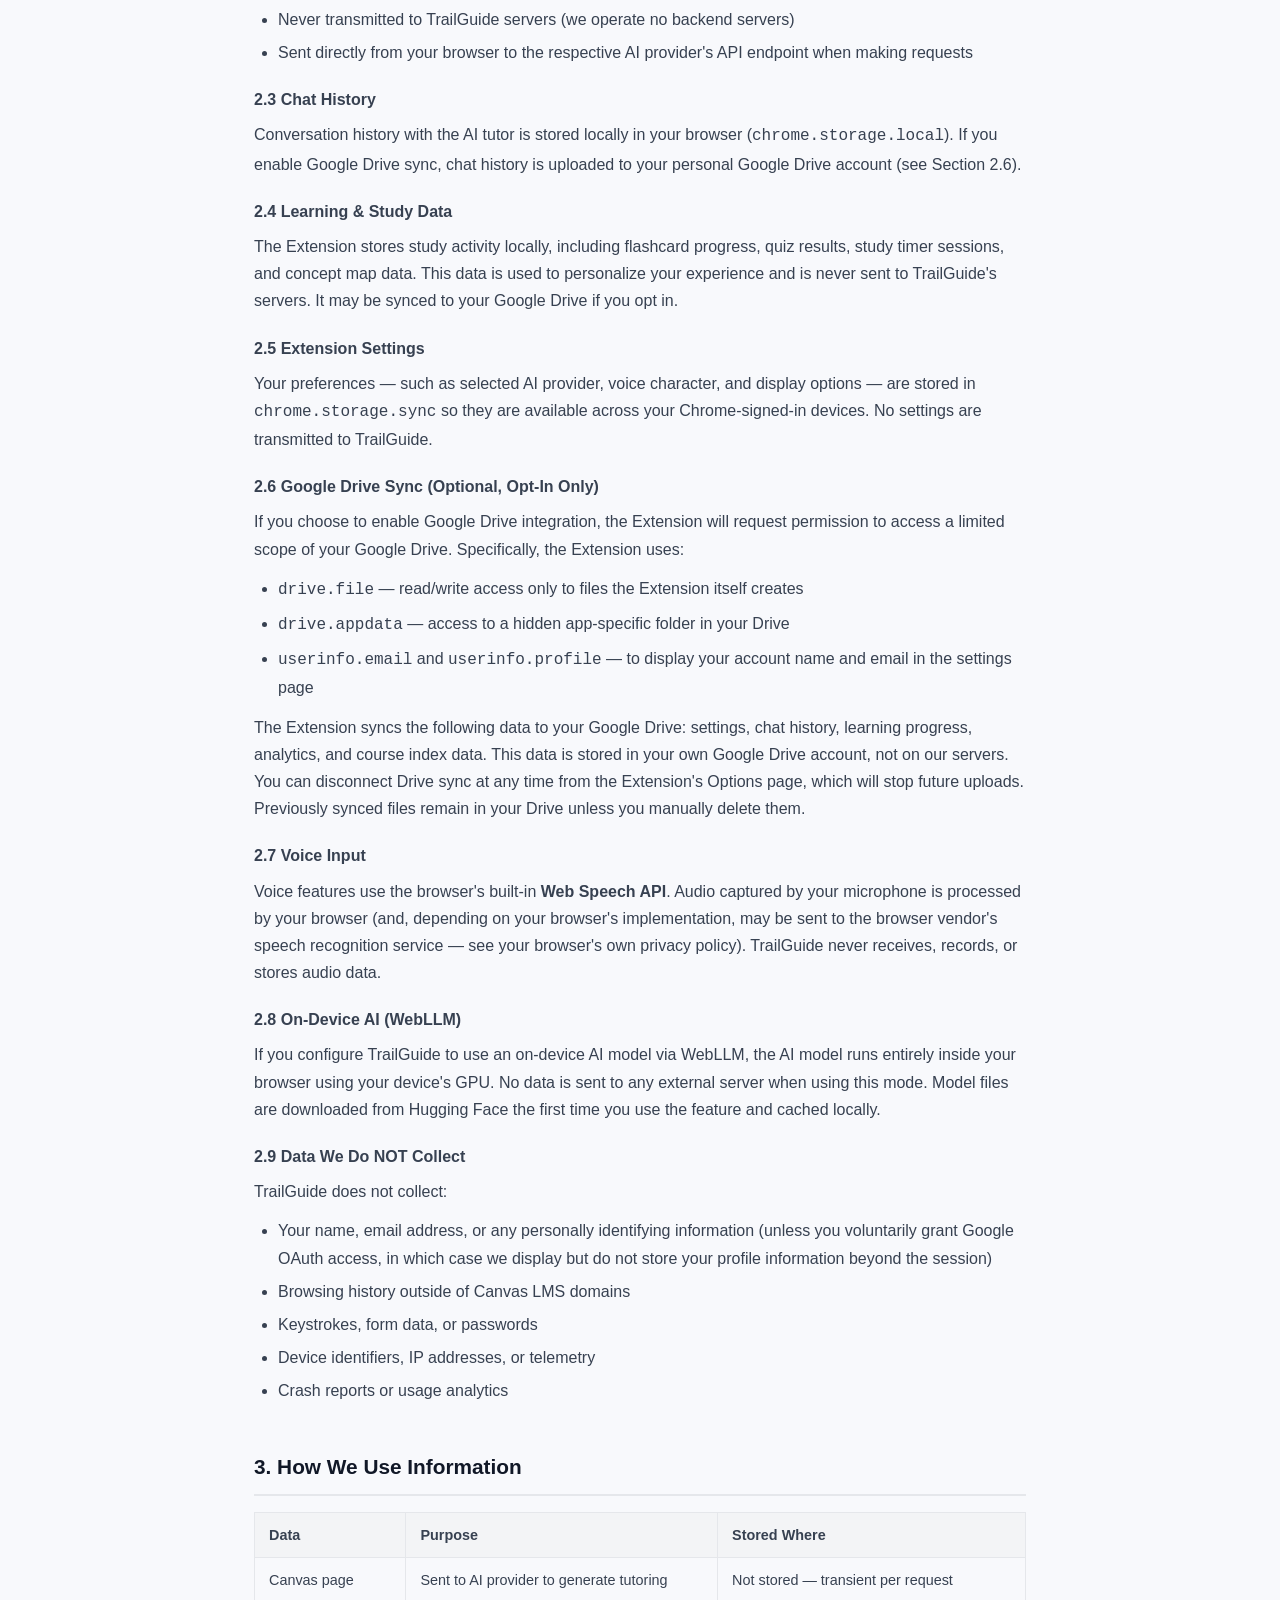
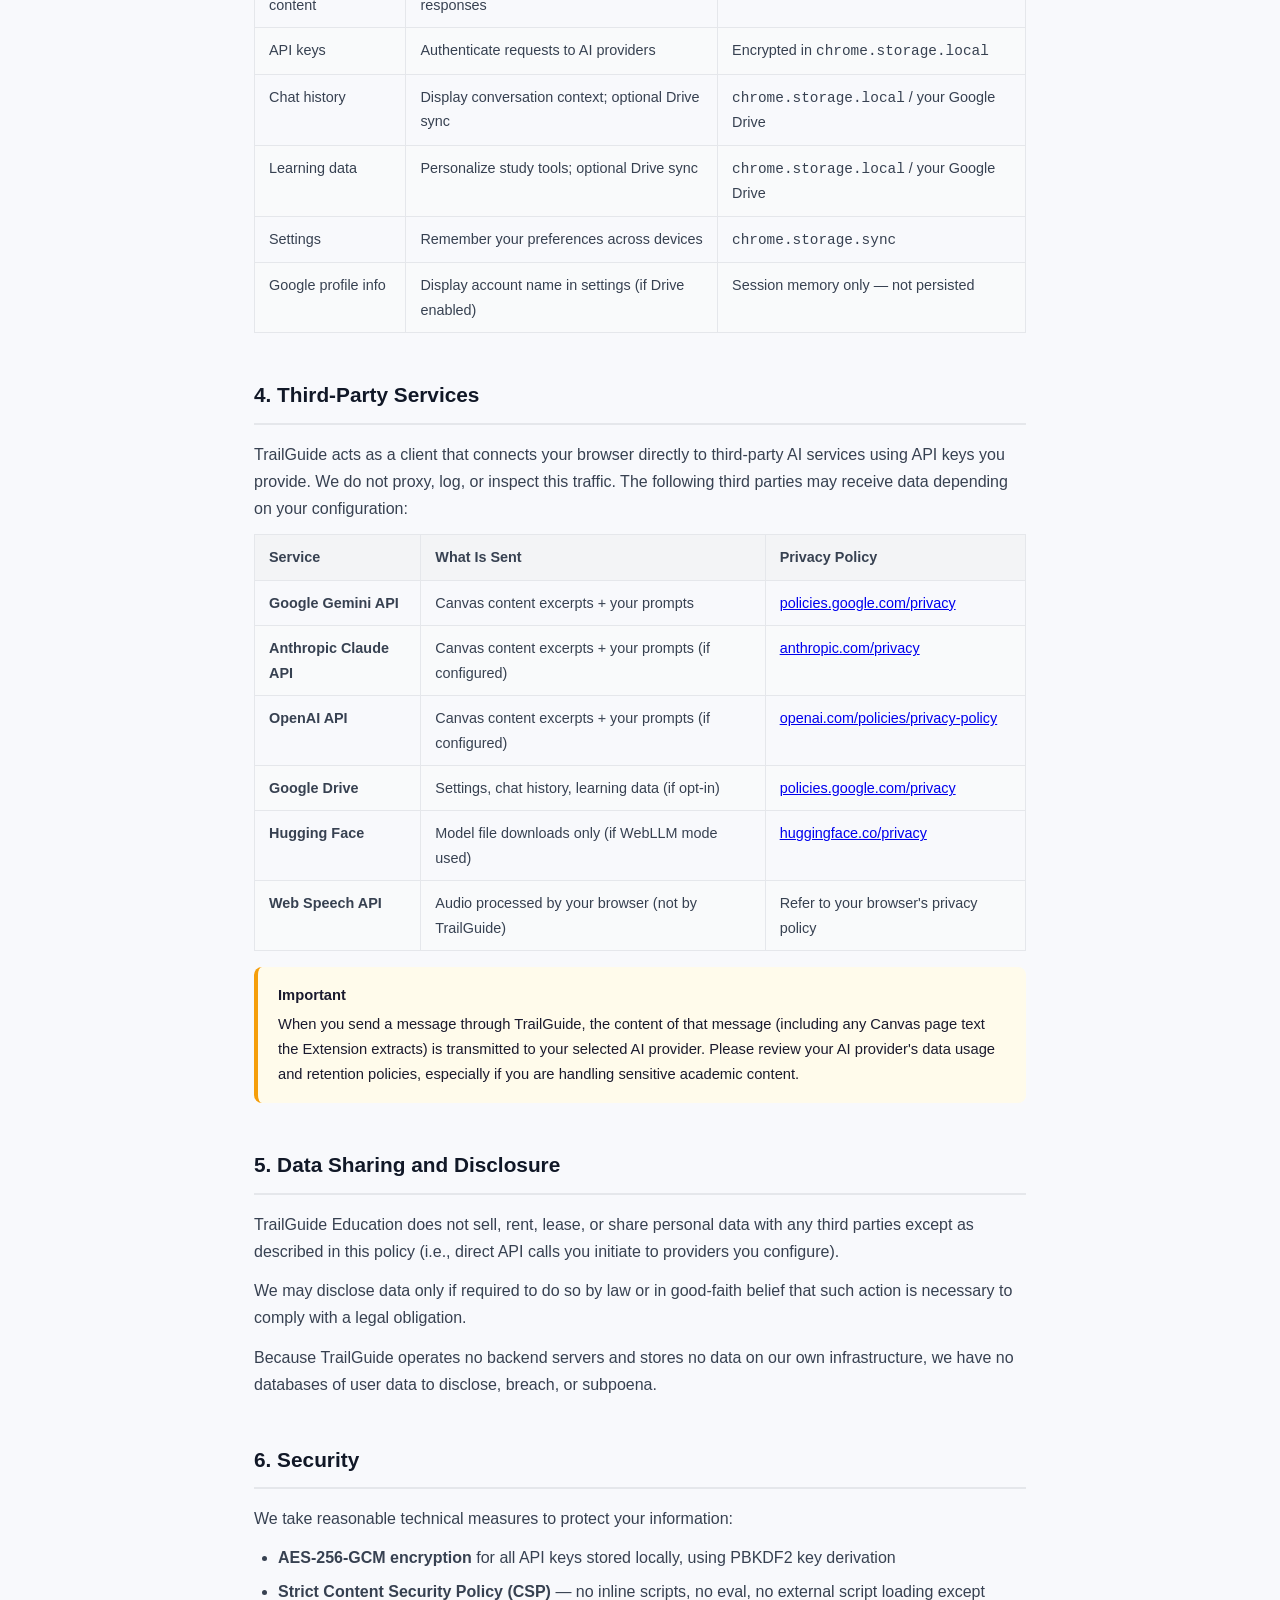
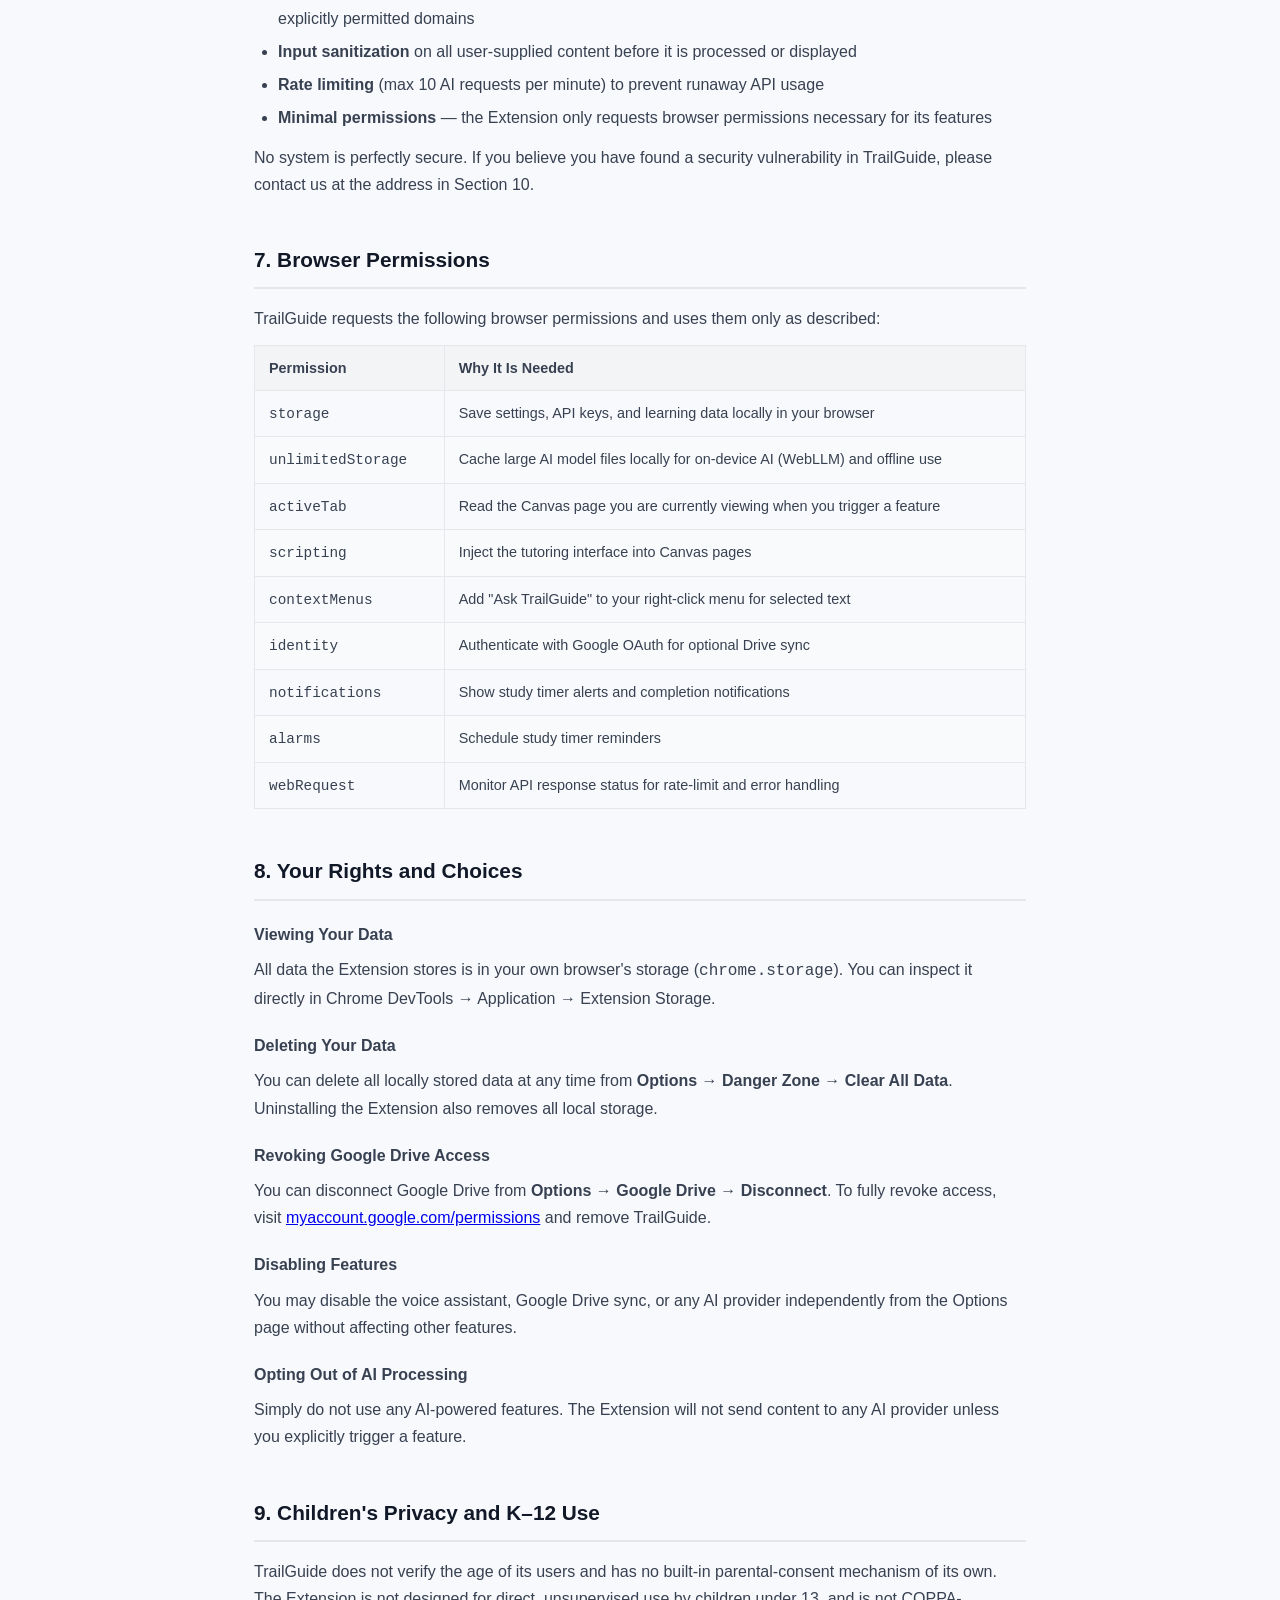
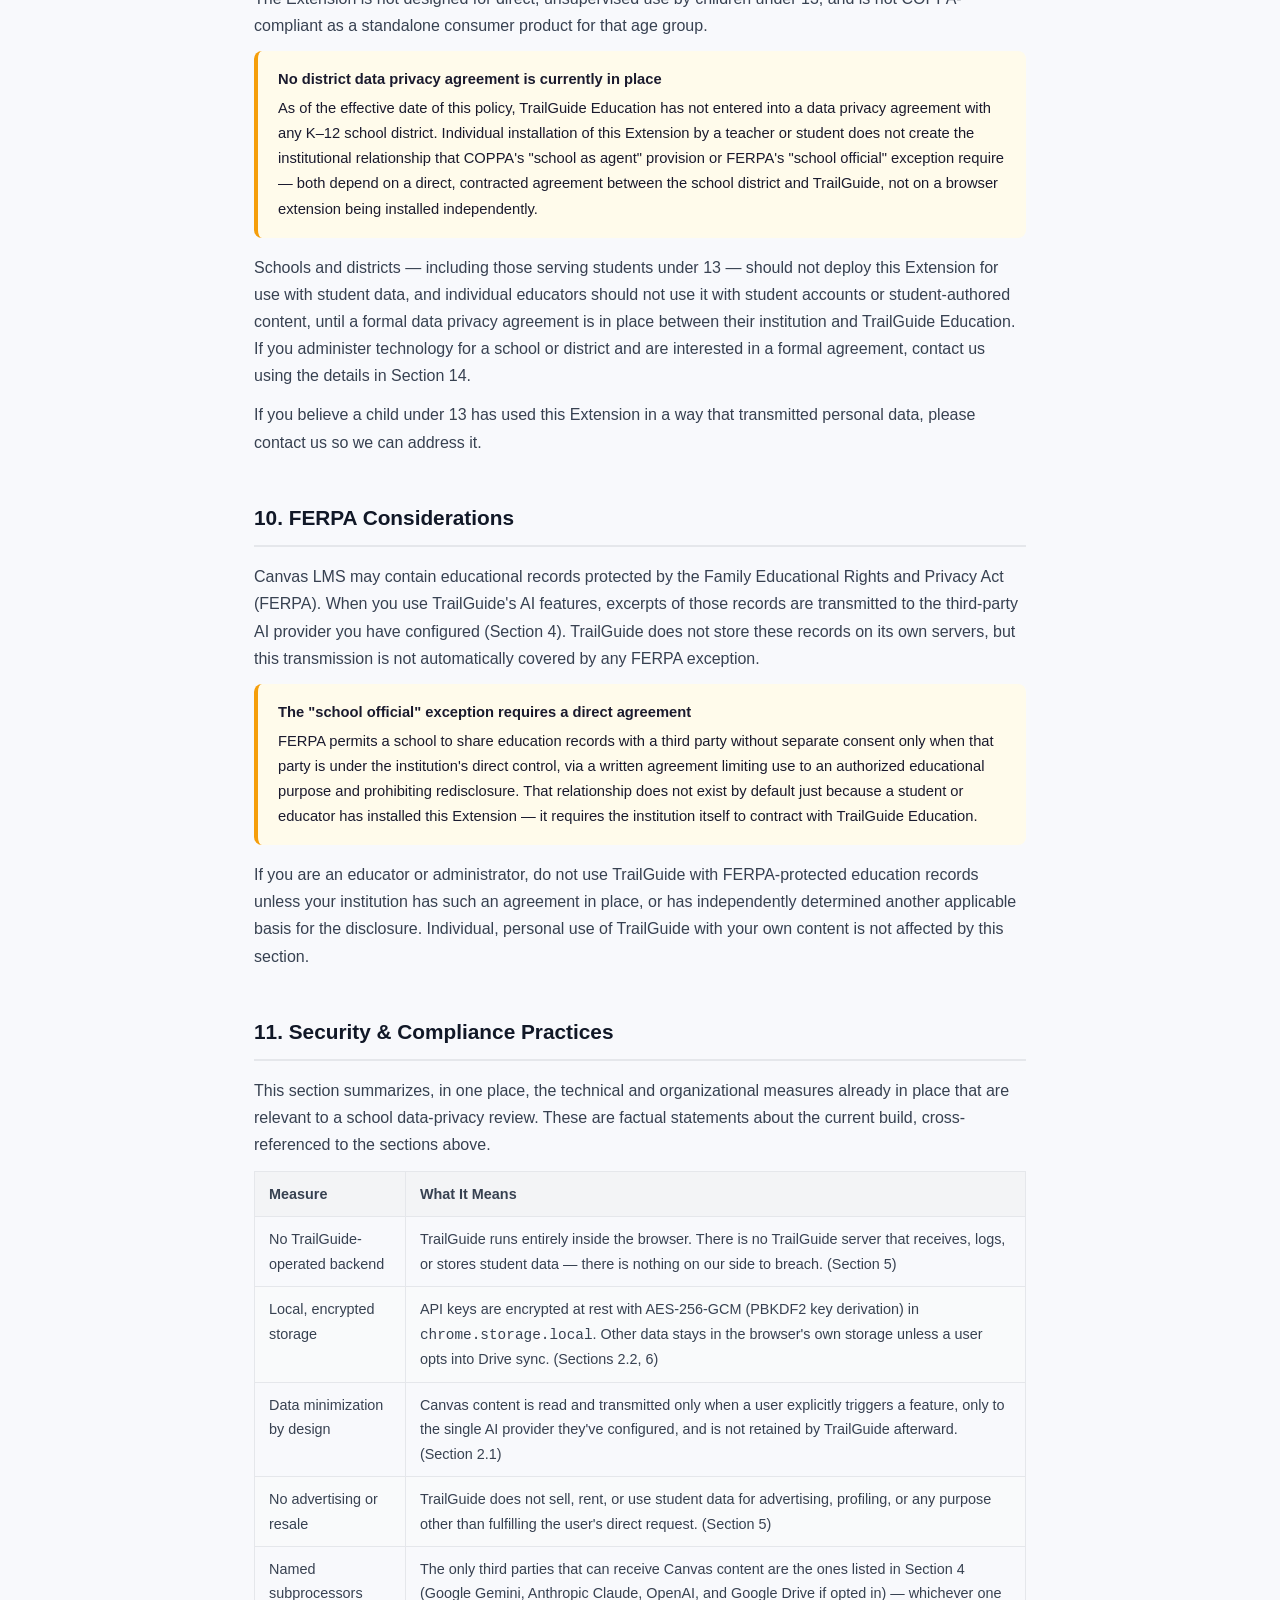
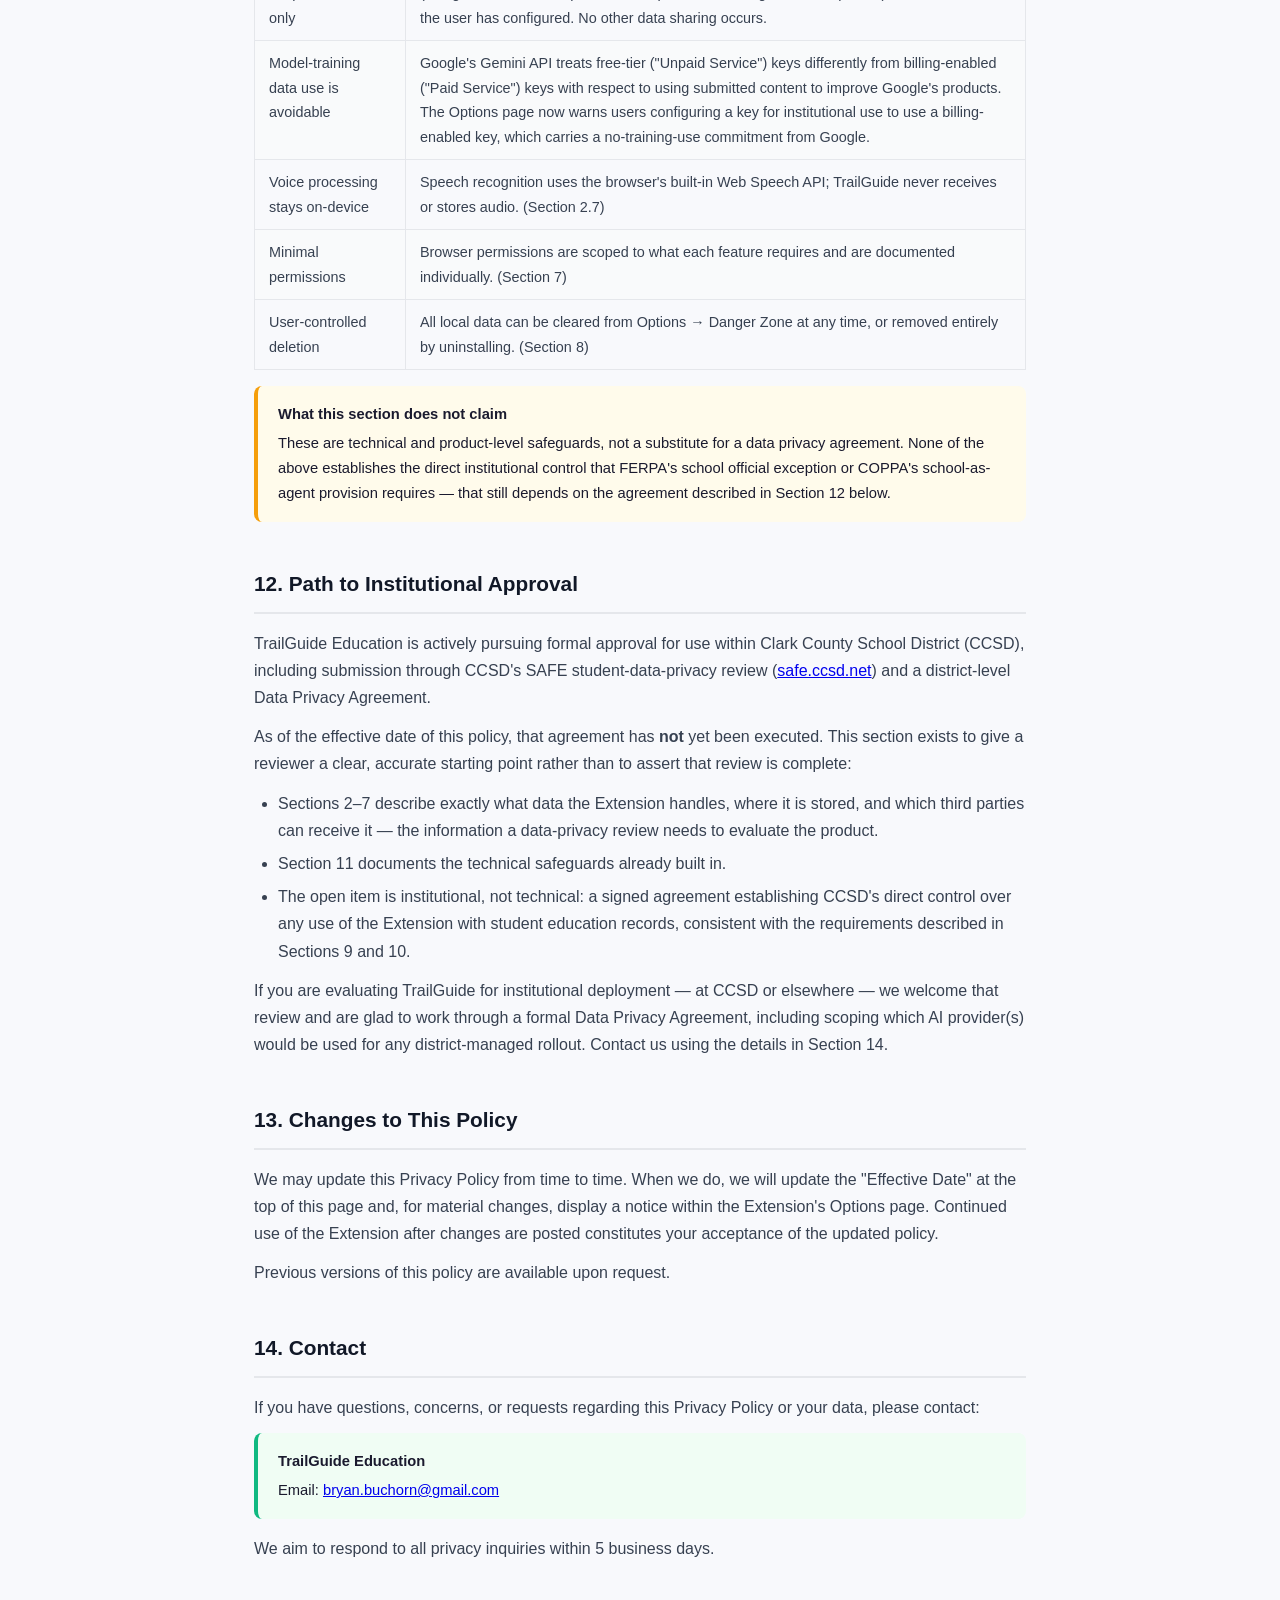
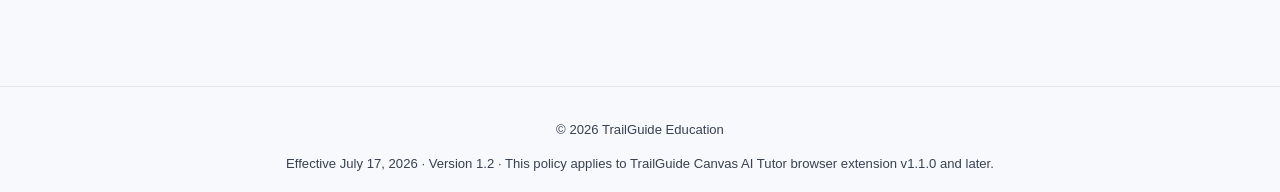
==== commit 13b4554e: "Add Security & Compliance Practices and Path to Institutional Approval sections" ====
--- a/index.html
+++ b/index.html
@@ -404,7 +404,7 @@
       <strong>No district data privacy agreement is currently in place</strong>
       As of the effective date of this policy, TrailGuide Education has not entered into a data privacy agreement with any K&ndash;12 school district. Individual installation of this Extension by a teacher or student does not create the institutional relationship that COPPA's "school as agent" provision or FERPA's "school official" exception require &mdash; both depend on a direct, contracted agreement between the school district and TrailGuide, not on a browser extension being installed independently.
     </div>
-    <p>Schools and districts &mdash; including those serving students under 13 &mdash; should not deploy this Extension for use with student data, and individual educators should not use it with student accounts or student-authored content, until a formal data privacy agreement is in place between their institution and TrailGuide Education. If you administer technology for a school or district and are interested in a formal agreement, contact us using the details in Section 12.</p>
+    <p>Schools and districts &mdash; including those serving students under 13 &mdash; should not deploy this Extension for use with student data, and individual educators should not use it with student accounts or student-authored content, until a formal data privacy agreement is in place between their institution and TrailGuide Education. If you administer technology for a school or district and are interested in a formal agreement, contact us using the details in Section 14.</p>
     <p>If you believe a child under 13 has used this Extension in a way that transmitted personal data, please contact us so we can address it.</p>
   </section>
 
@@ -420,15 +420,83 @@
   </section>
 
   <!-- 11 -->
+  <section id="compliance-practices">
+    <h2>11. Security &amp; Compliance Practices</h2>
+    <p>This section summarizes, in one place, the technical and organizational measures already in place that are relevant to a school data-privacy review. These are factual statements about the current build, cross-referenced to the sections above.</p>
+    <div class="table-wrap">
+      <table>
+        <thead>
+          <tr><th>Measure</th><th>What It Means</th></tr>
+        </thead>
+        <tbody>
+          <tr>
+            <td>No TrailGuide-operated backend</td>
+            <td>TrailGuide runs entirely inside the browser. There is no TrailGuide server that receives, logs, or stores student data &mdash; there is nothing on our side to breach. (Section 5)</td>
+          </tr>
+          <tr>
+            <td>Local, encrypted storage</td>
+            <td>API keys are encrypted at rest with AES-256-GCM (PBKDF2 key derivation) in <code>chrome.storage.local</code>. Other data stays in the browser's own storage unless a user opts into Drive sync. (Sections 2.2, 6)</td>
+          </tr>
+          <tr>
+            <td>Data minimization by design</td>
+            <td>Canvas content is read and transmitted only when a user explicitly triggers a feature, only to the single AI provider they've configured, and is not retained by TrailGuide afterward. (Section 2.1)</td>
+          </tr>
+          <tr>
+            <td>No advertising or resale</td>
+            <td>TrailGuide does not sell, rent, or use student data for advertising, profiling, or any purpose other than fulfilling the user's direct request. (Section 5)</td>
+          </tr>
+          <tr>
+            <td>Named subprocessors only</td>
+            <td>The only third parties that can receive Canvas content are the ones listed in Section 4 (Google Gemini, Anthropic Claude, OpenAI, and Google Drive if opted in) &mdash; whichever one the user has configured. No other data sharing occurs.</td>
+          </tr>
+          <tr>
+            <td>Model-training data use is avoidable</td>
+            <td>Google's Gemini API treats free-tier ("Unpaid Service") keys differently from billing-enabled ("Paid Service") keys with respect to using submitted content to improve Google's products. The Options page now warns users configuring a key for institutional use to use a billing-enabled key, which carries a no-training-use commitment from Google.</td>
+          </tr>
+          <tr>
+            <td>Voice processing stays on-device</td>
+            <td>Speech recognition uses the browser's built-in Web Speech API; TrailGuide never receives or stores audio. (Section 2.7)</td>
+          </tr>
+          <tr>
+            <td>Minimal permissions</td>
+            <td>Browser permissions are scoped to what each feature requires and are documented individually. (Section 7)</td>
+          </tr>
+          <tr>
+            <td>User-controlled deletion</td>
+            <td>All local data can be cleared from Options &rarr; Danger Zone at any time, or removed entirely by uninstalling. (Section 8)</td>
+          </tr>
+        </tbody>
+      </table>
+    </div>
+    <div class="callout warn">
+      <strong>What this section does not claim</strong>
+      These are technical and product-level safeguards, not a substitute for a data privacy agreement. None of the above establishes the direct institutional control that FERPA's school official exception or COPPA's school-as-agent provision requires &mdash; that still depends on the agreement described in Section 12 below.
+    </div>
+  </section>
+
+  <!-- 12 -->
+  <section id="institutional-approval">
+    <h2>12. Path to Institutional Approval</h2>
+    <p>TrailGuide Education is actively pursuing formal approval for use within Clark County School District (CCSD), including submission through CCSD's SAFE student-data-privacy review (<a href="https://safe.ccsd.net" target="_blank" rel="noopener">safe.ccsd.net</a>) and a district-level Data Privacy Agreement.</p>
+    <p>As of the effective date of this policy, that agreement has <strong>not</strong> yet been executed. This section exists to give a reviewer a clear, accurate starting point rather than to assert that review is complete:</p>
+    <ul>
+      <li>Sections 2&ndash;7 describe exactly what data the Extension handles, where it is stored, and which third parties can receive it &mdash; the information a data-privacy review needs to evaluate the product.</li>
+      <li>Section 11 documents the technical safeguards already built in.</li>
+      <li>The open item is institutional, not technical: a signed agreement establishing CCSD's direct control over any use of the Extension with student education records, consistent with the requirements described in Sections 9 and 10.</li>
+    </ul>
+    <p>If you are evaluating TrailGuide for institutional deployment &mdash; at CCSD or elsewhere &mdash; we welcome that review and are glad to work through a formal Data Privacy Agreement, including scoping which AI provider(s) would be used for any district-managed rollout. Contact us using the details in Section 14.</p>
+  </section>
+
+  <!-- 13 -->
   <section id="changes">
-    <h2>11. Changes to This Policy</h2>
+    <h2>13. Changes to This Policy</h2>
     <p>We may update this Privacy Policy from time to time. When we do, we will update the "Effective Date" at the top of this page and, for material changes, display a notice within the Extension's Options page. Continued use of the Extension after changes are posted constitutes your acceptance of the updated policy.</p>
     <p>Previous versions of this policy are available upon request.</p>
   </section>
 
-  <!-- 12 -->
+  <!-- 14 -->
   <section id="contact">
-    <h2>12. Contact</h2>
+    <h2>14. Contact</h2>
     <p>If you have questions, concerns, or requests regarding this Privacy Policy or your data, please contact:</p>
     <div class="callout success">
       <strong>TrailGuide Education</strong>
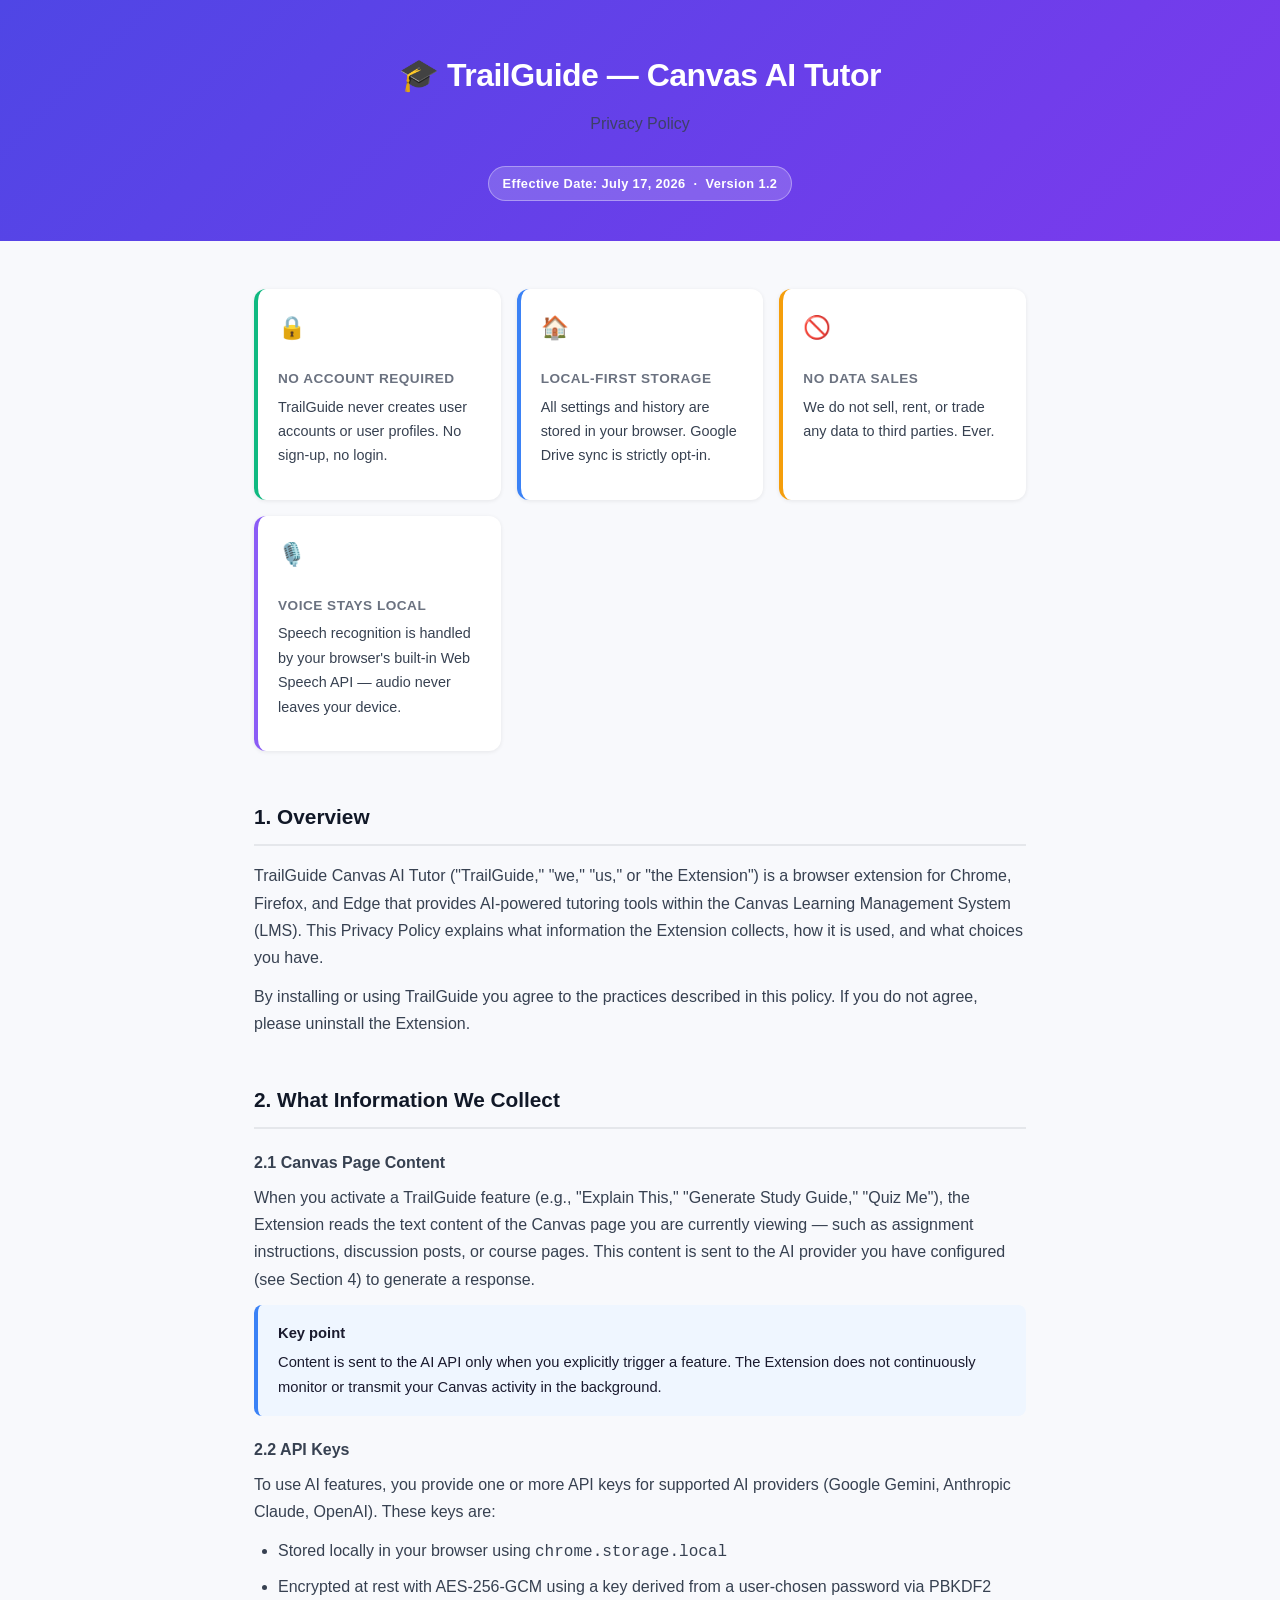
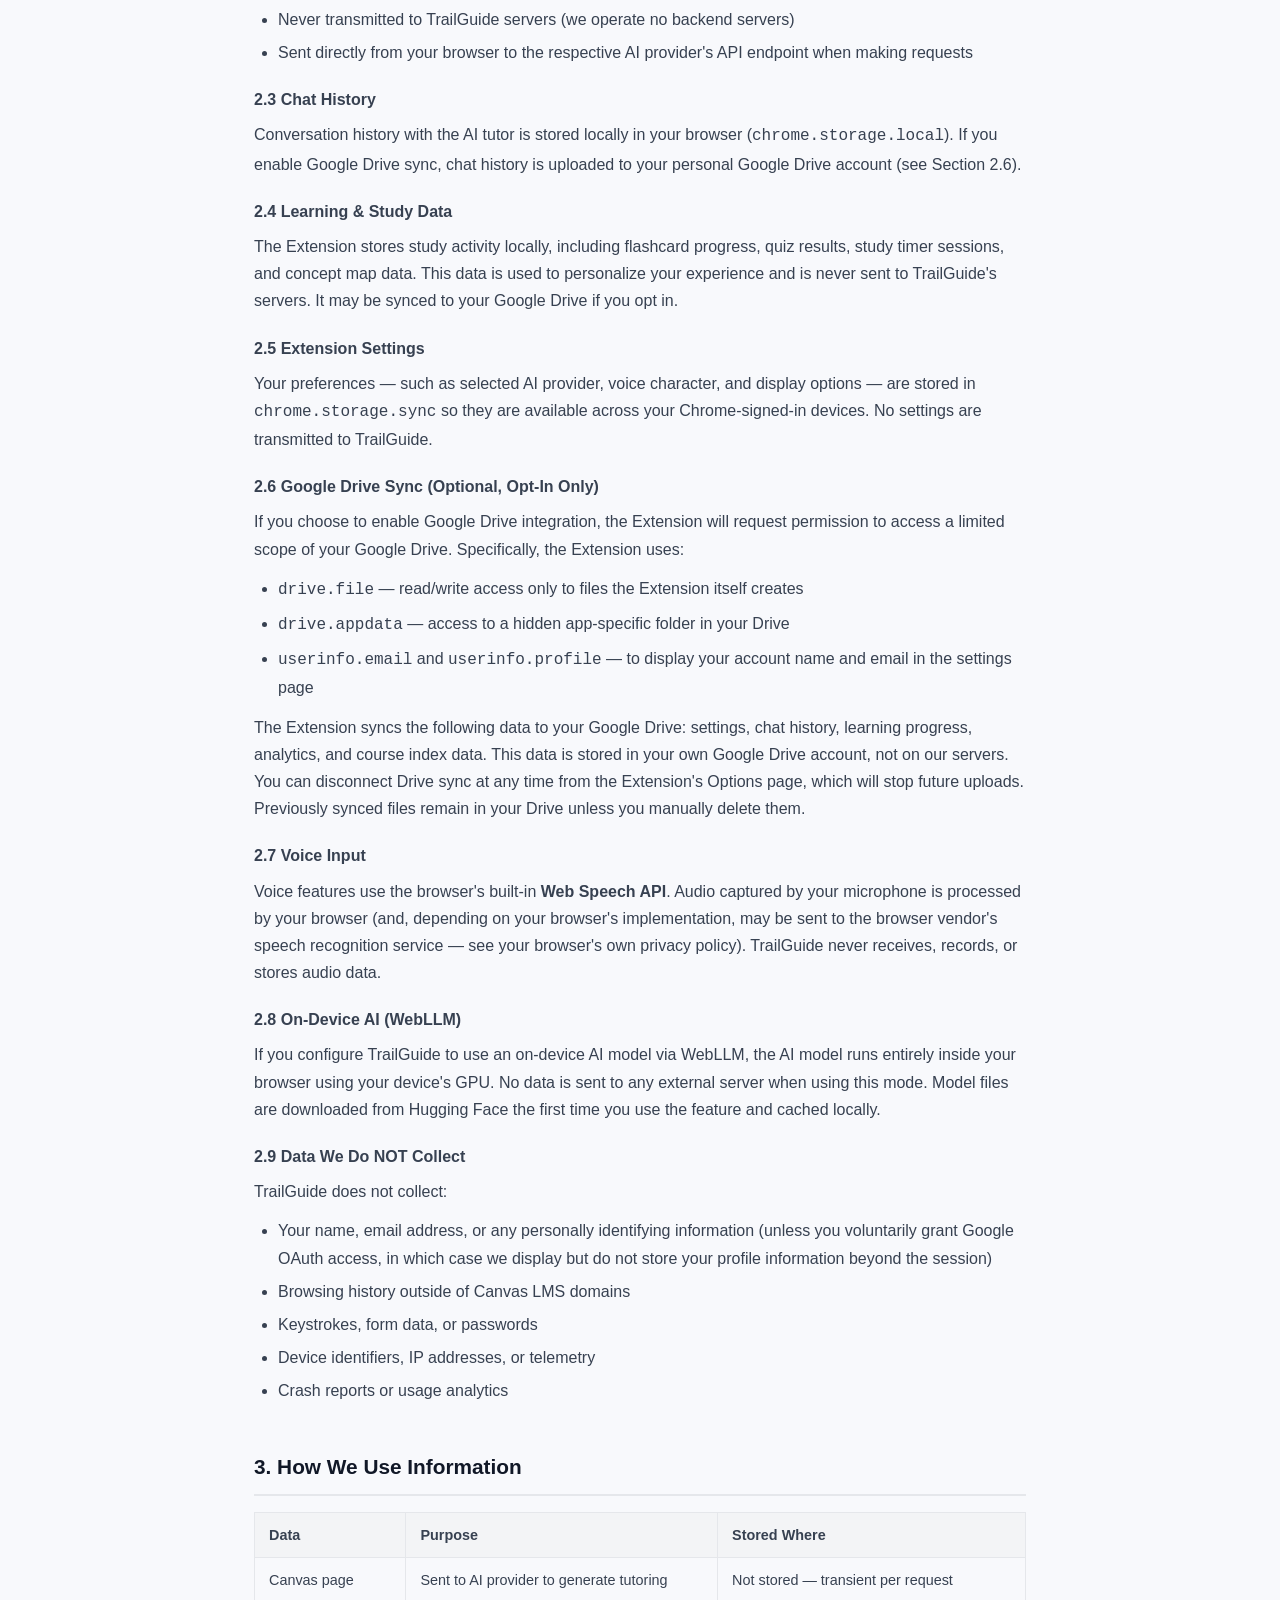
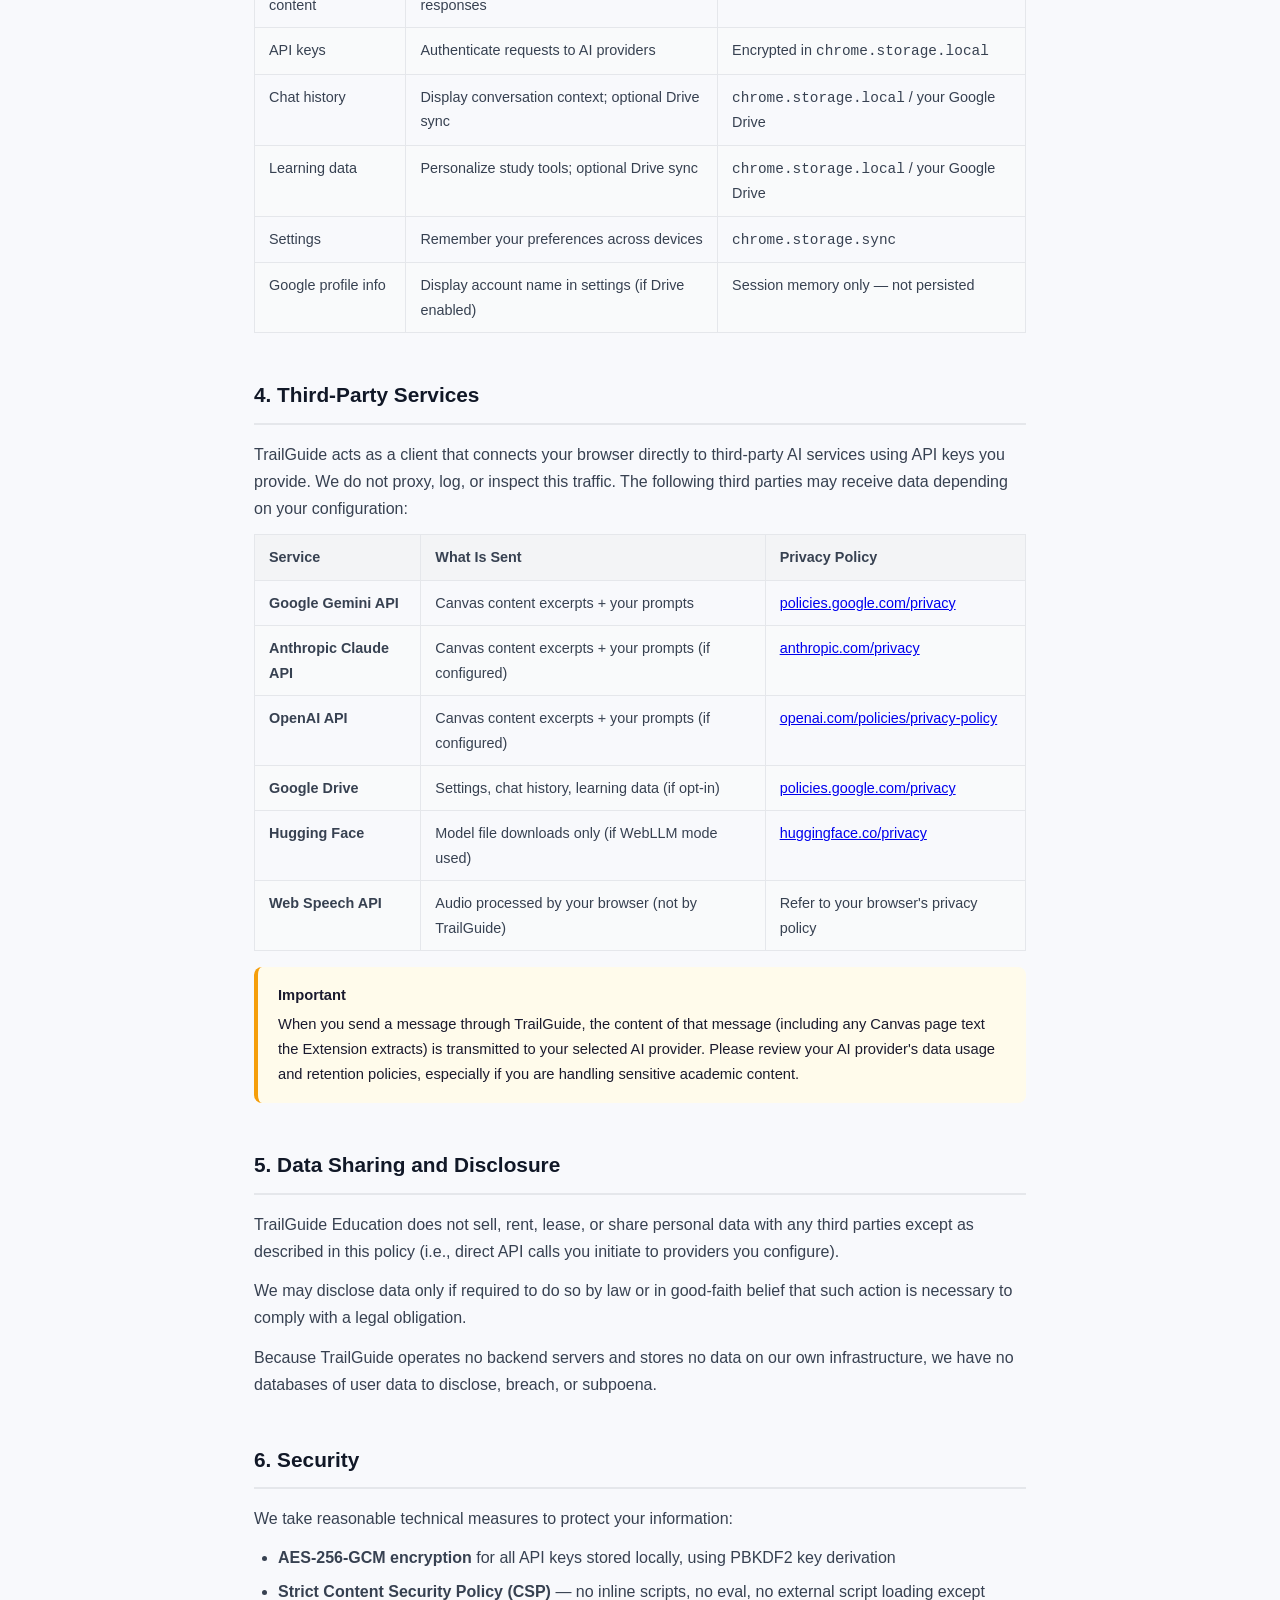
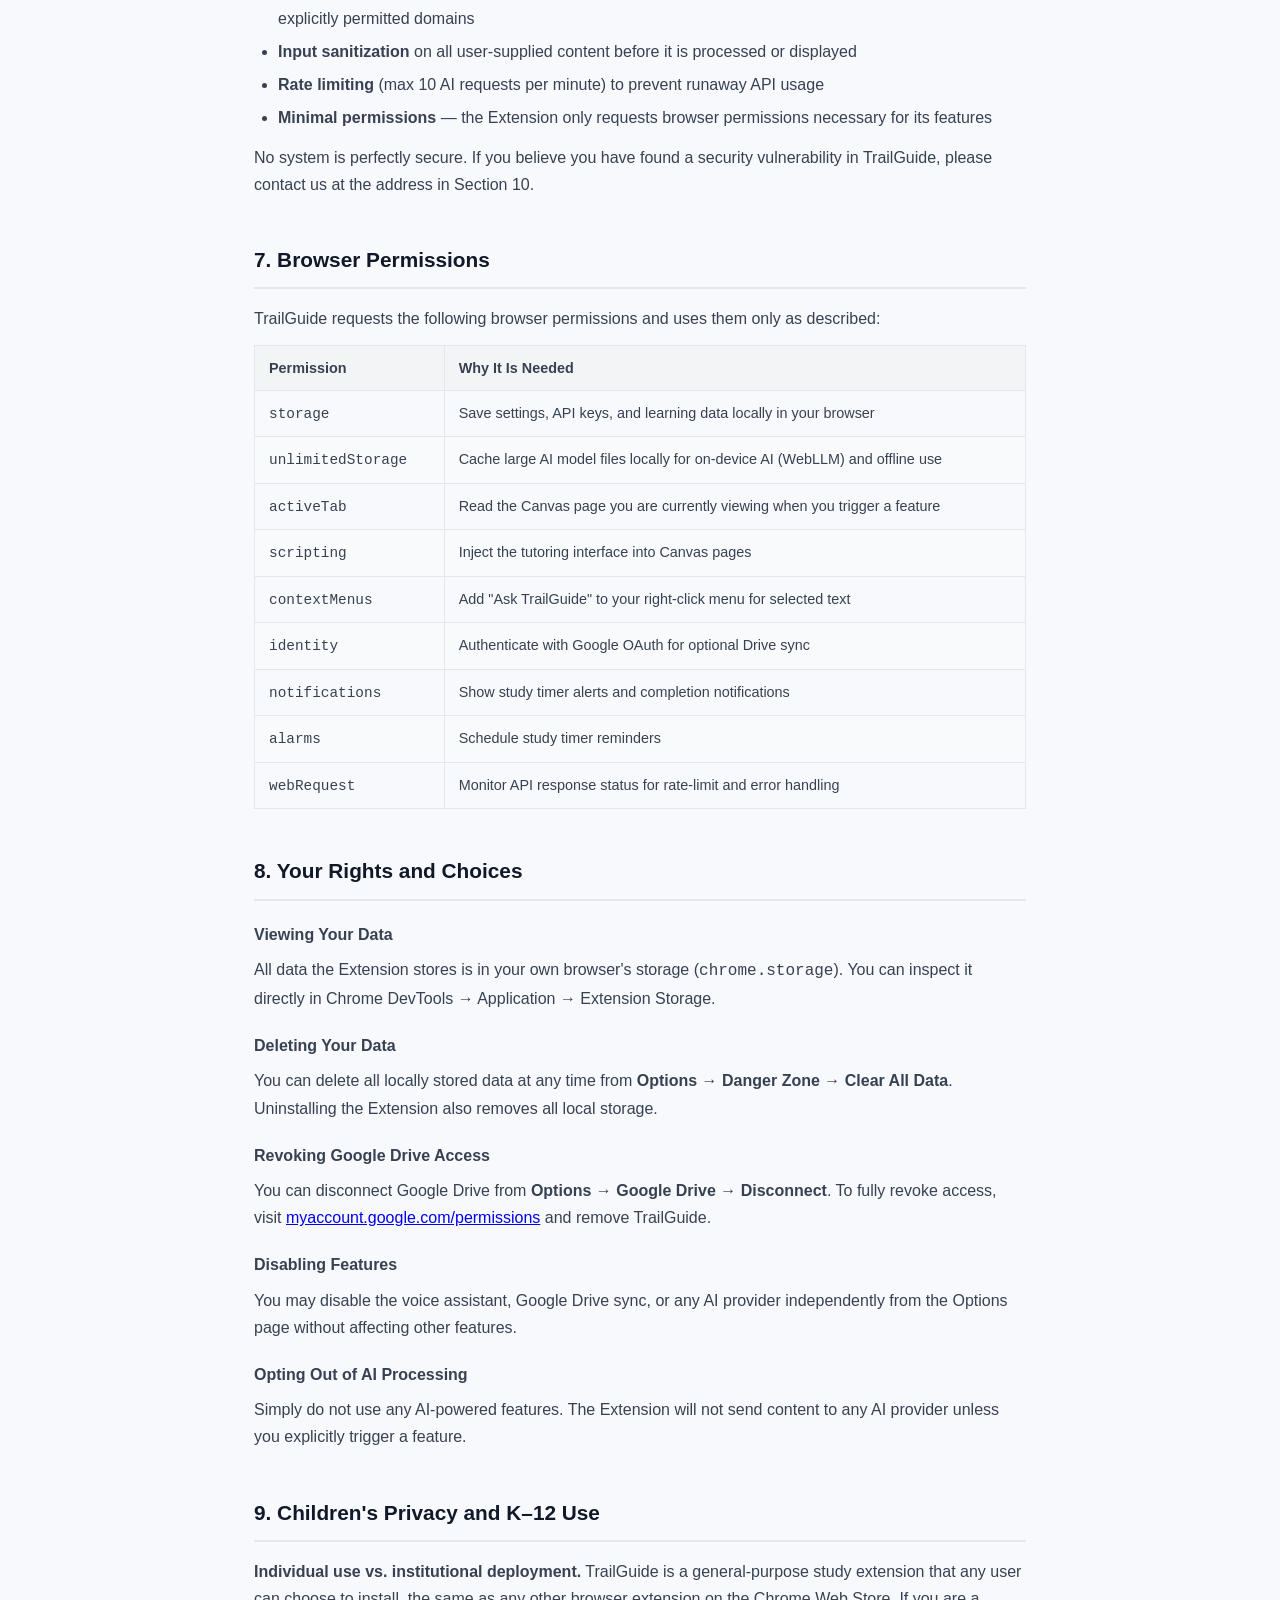
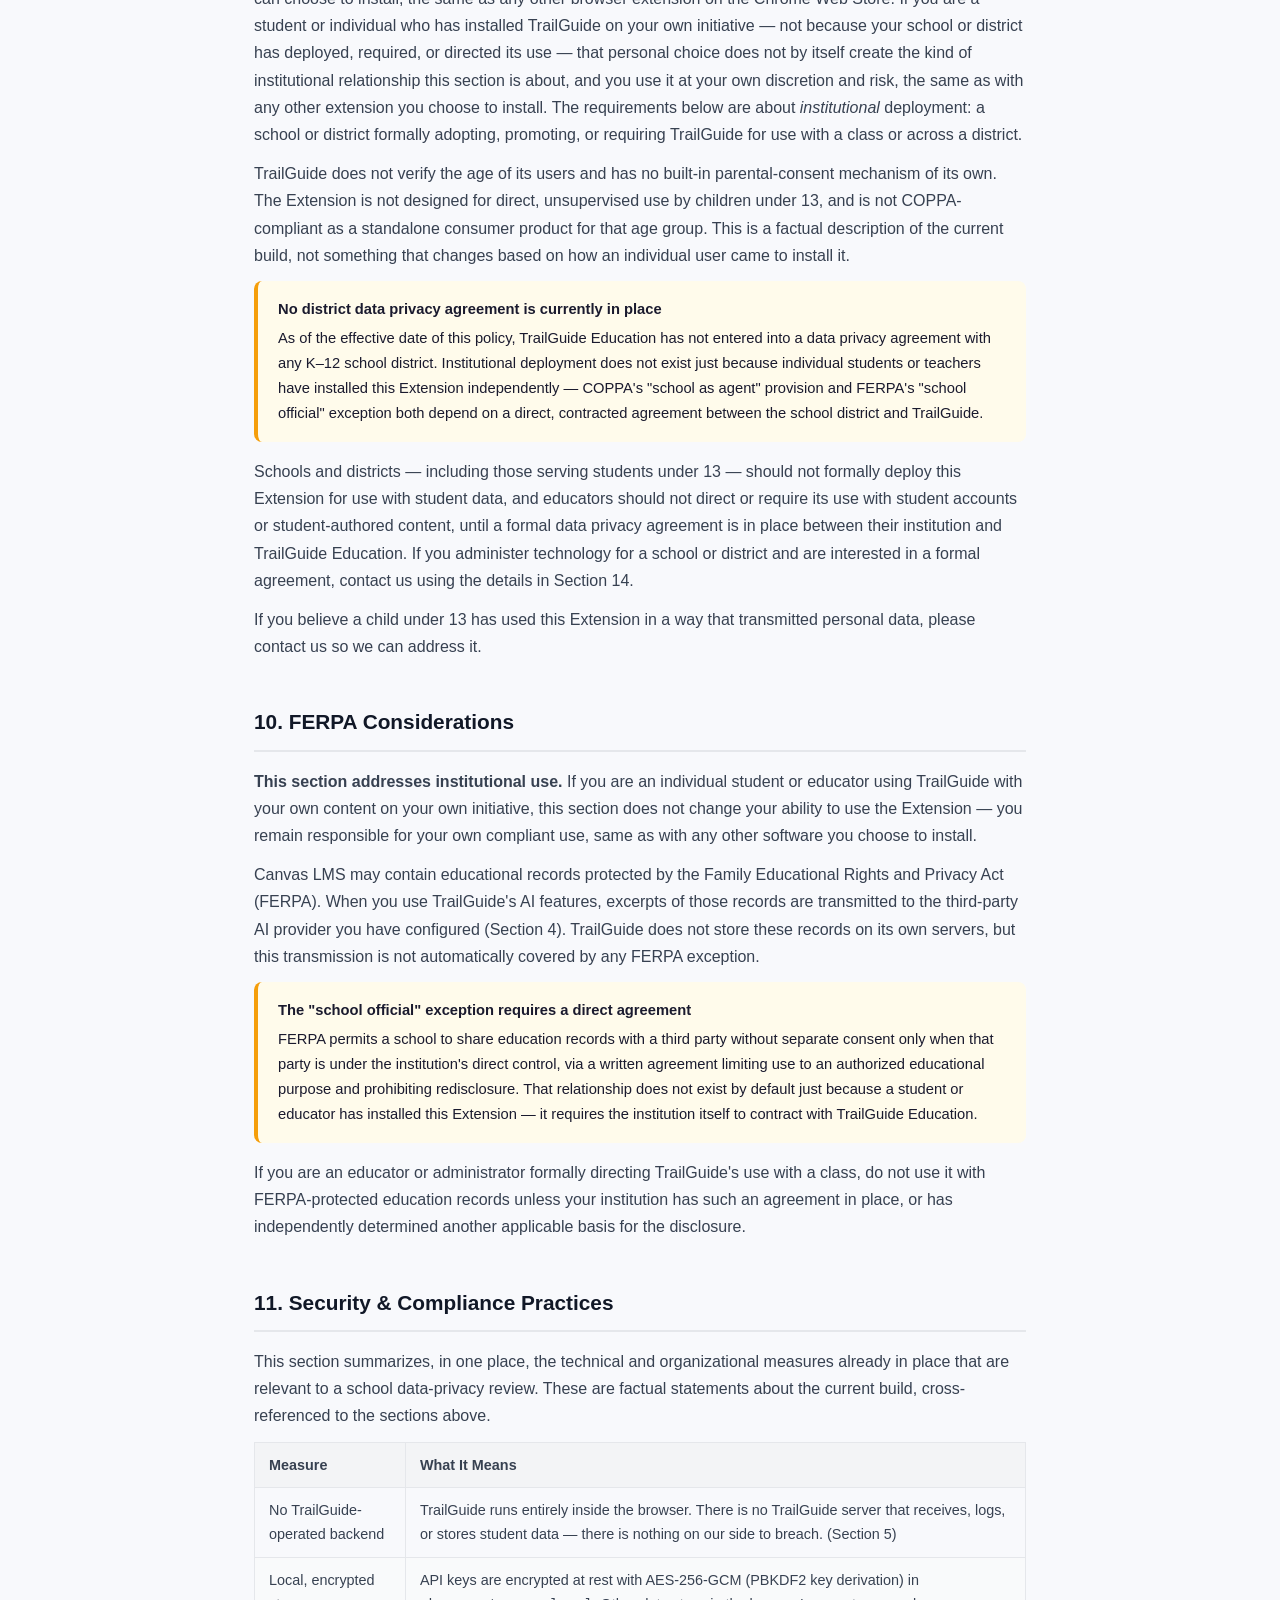
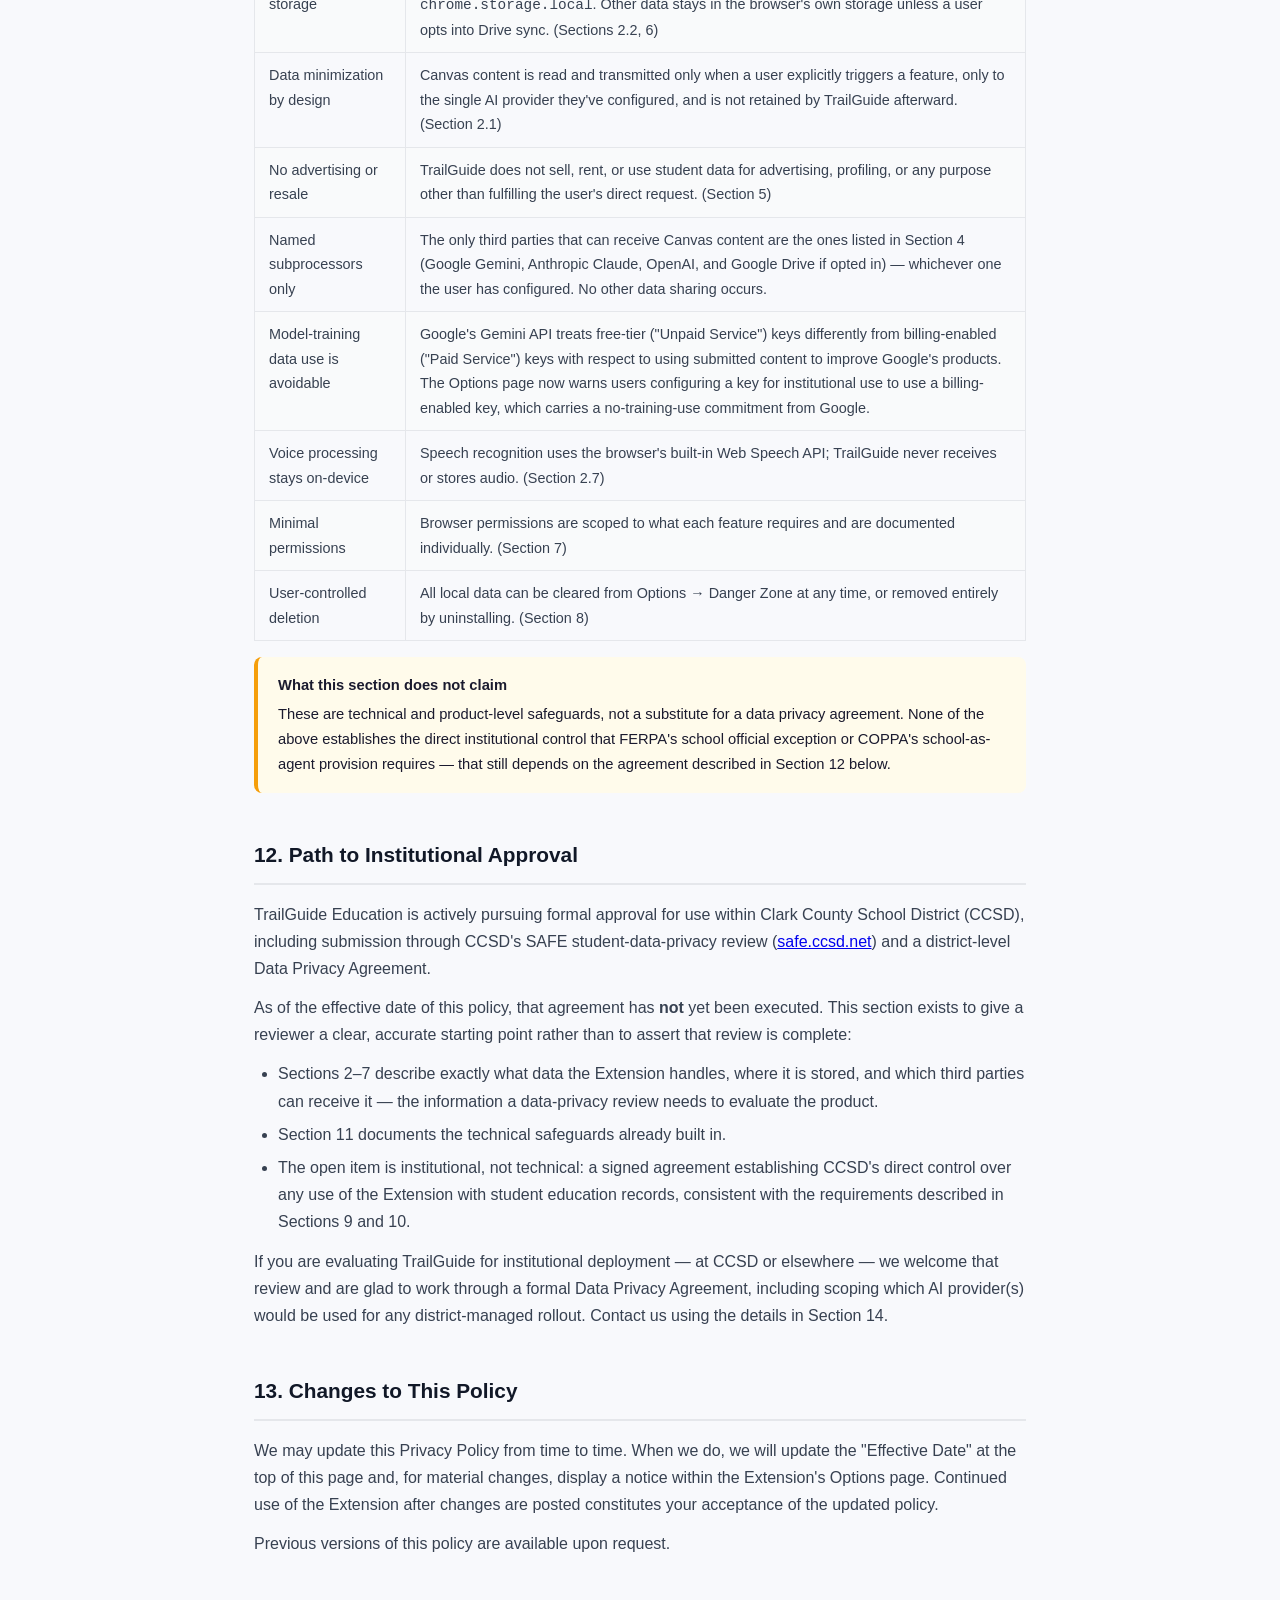
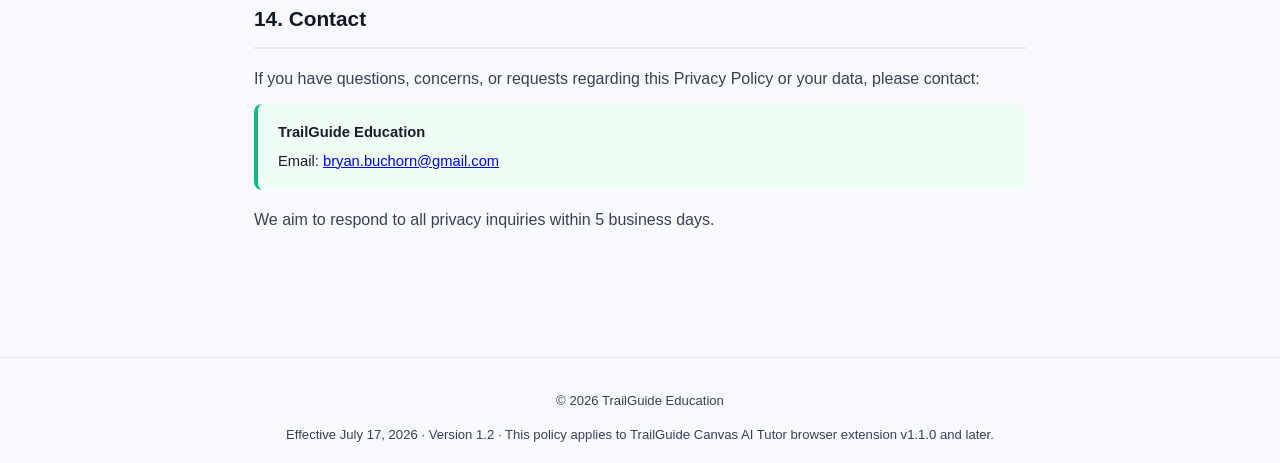
==== commit 00eb6b07: "Clarify individual/self-directed use vs institutional deployment in Sections 9-10" ====
--- a/index.html
+++ b/index.html
@@ -399,24 +399,26 @@
   <!-- 9 -->
   <section id="children">
     <h2>9. Children's Privacy and K&ndash;12 Use</h2>
-    <p>TrailGuide does not verify the age of its users and has no built-in parental-consent mechanism of its own. The Extension is not designed for direct, unsupervised use by children under 13, and is not COPPA-compliant as a standalone consumer product for that age group.</p>
+    <p><strong>Individual use vs. institutional deployment.</strong> TrailGuide is a general-purpose study extension that any user can choose to install, the same as any other browser extension on the Chrome Web Store. If you are a student or individual who has installed TrailGuide on your own initiative &mdash; not because your school or district has deployed, required, or directed its use &mdash; that personal choice does not by itself create the kind of institutional relationship this section is about, and you use it at your own discretion and risk, the same as with any other extension you choose to install. The requirements below are about <em>institutional</em> deployment: a school or district formally adopting, promoting, or requiring TrailGuide for use with a class or across a district.</p>
+    <p>TrailGuide does not verify the age of its users and has no built-in parental-consent mechanism of its own. The Extension is not designed for direct, unsupervised use by children under 13, and is not COPPA-compliant as a standalone consumer product for that age group. This is a factual description of the current build, not something that changes based on how an individual user came to install it.</p>
     <div class="callout warn">
       <strong>No district data privacy agreement is currently in place</strong>
-      As of the effective date of this policy, TrailGuide Education has not entered into a data privacy agreement with any K&ndash;12 school district. Individual installation of this Extension by a teacher or student does not create the institutional relationship that COPPA's "school as agent" provision or FERPA's "school official" exception require &mdash; both depend on a direct, contracted agreement between the school district and TrailGuide, not on a browser extension being installed independently.
-    </div>
-    <p>Schools and districts &mdash; including those serving students under 13 &mdash; should not deploy this Extension for use with student data, and individual educators should not use it with student accounts or student-authored content, until a formal data privacy agreement is in place between their institution and TrailGuide Education. If you administer technology for a school or district and are interested in a formal agreement, contact us using the details in Section 14.</p>
+      As of the effective date of this policy, TrailGuide Education has not entered into a data privacy agreement with any K&ndash;12 school district. Institutional deployment does not exist just because individual students or teachers have installed this Extension independently &mdash; COPPA's "school as agent" provision and FERPA's "school official" exception both depend on a direct, contracted agreement between the school district and TrailGuide.
+    </div>
+    <p>Schools and districts &mdash; including those serving students under 13 &mdash; should not formally deploy this Extension for use with student data, and educators should not direct or require its use with student accounts or student-authored content, until a formal data privacy agreement is in place between their institution and TrailGuide Education. If you administer technology for a school or district and are interested in a formal agreement, contact us using the details in Section 14.</p>
     <p>If you believe a child under 13 has used this Extension in a way that transmitted personal data, please contact us so we can address it.</p>
   </section>
 
   <!-- 10 -->
   <section id="ferpa">
     <h2>10. FERPA Considerations</h2>
+    <p><strong>This section addresses institutional use.</strong> If you are an individual student or educator using TrailGuide with your own content on your own initiative, this section does not change your ability to use the Extension &mdash; you remain responsible for your own compliant use, same as with any other software you choose to install.</p>
     <p>Canvas LMS may contain educational records protected by the Family Educational Rights and Privacy Act (FERPA). When you use TrailGuide's AI features, excerpts of those records are transmitted to the third-party AI provider you have configured (Section 4). TrailGuide does not store these records on its own servers, but this transmission is not automatically covered by any FERPA exception.</p>
     <div class="callout warn">
       <strong>The "school official" exception requires a direct agreement</strong>
       FERPA permits a school to share education records with a third party without separate consent only when that party is under the institution's direct control, via a written agreement limiting use to an authorized educational purpose and prohibiting redisclosure. That relationship does not exist by default just because a student or educator has installed this Extension &mdash; it requires the institution itself to contract with TrailGuide Education.
     </div>
-    <p>If you are an educator or administrator, do not use TrailGuide with FERPA-protected education records unless your institution has such an agreement in place, or has independently determined another applicable basis for the disclosure. Individual, personal use of TrailGuide with your own content is not affected by this section.</p>
+    <p>If you are an educator or administrator formally directing TrailGuide's use with a class, do not use it with FERPA-protected education records unless your institution has such an agreement in place, or has independently determined another applicable basis for the disclosure.</p>
   </section>
 
   <!-- 11 -->
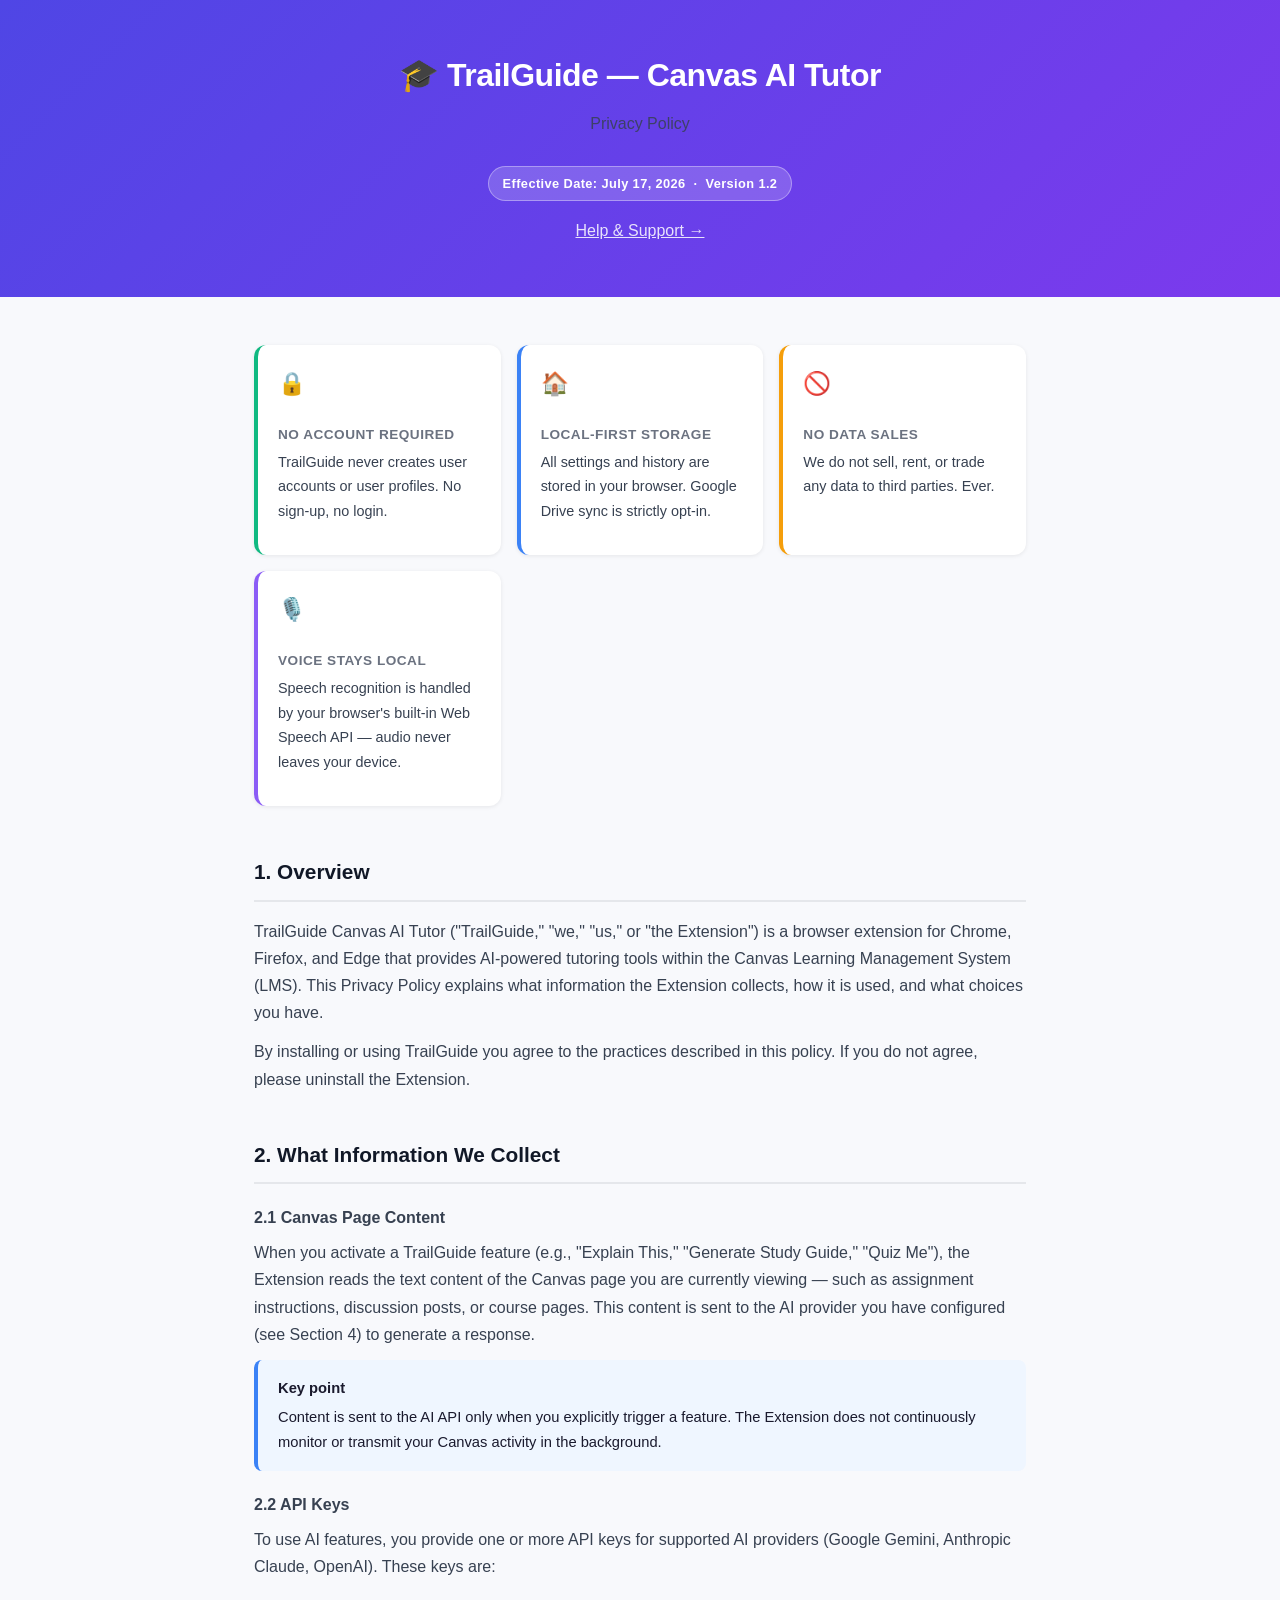
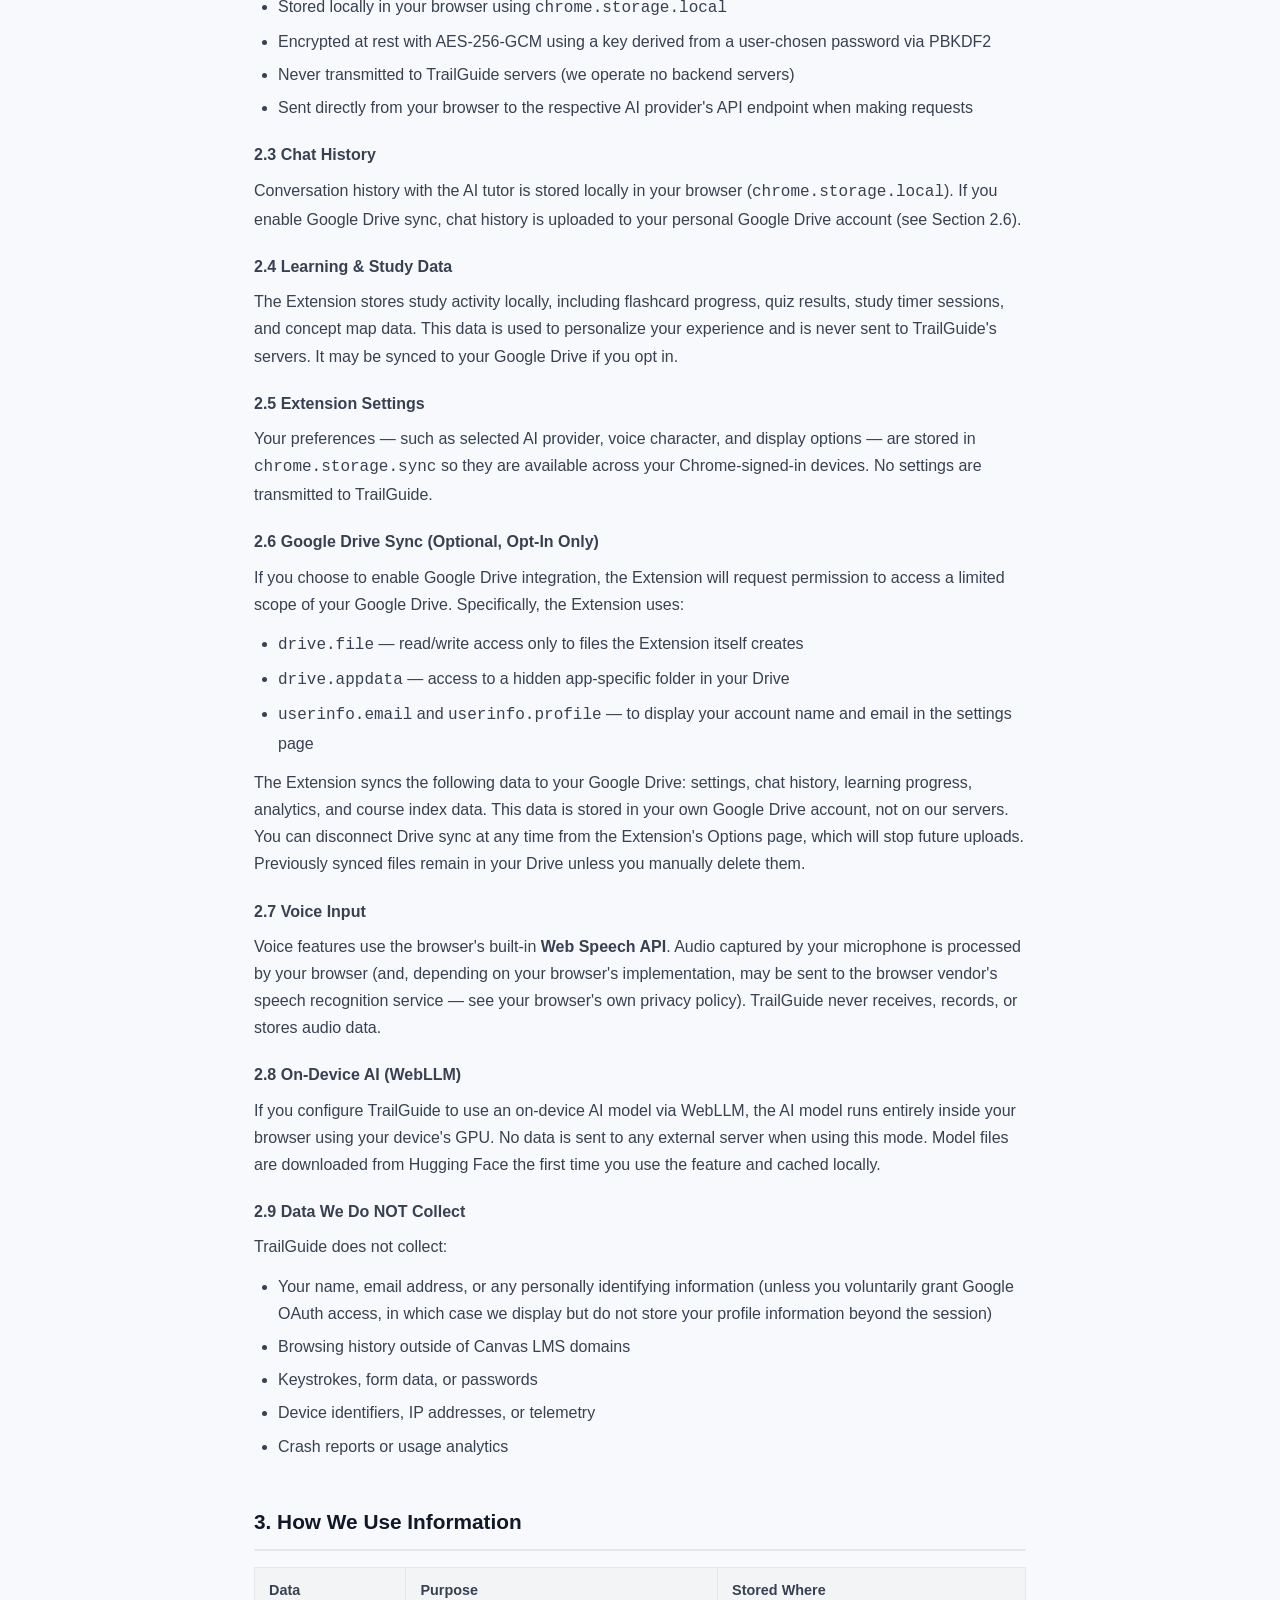
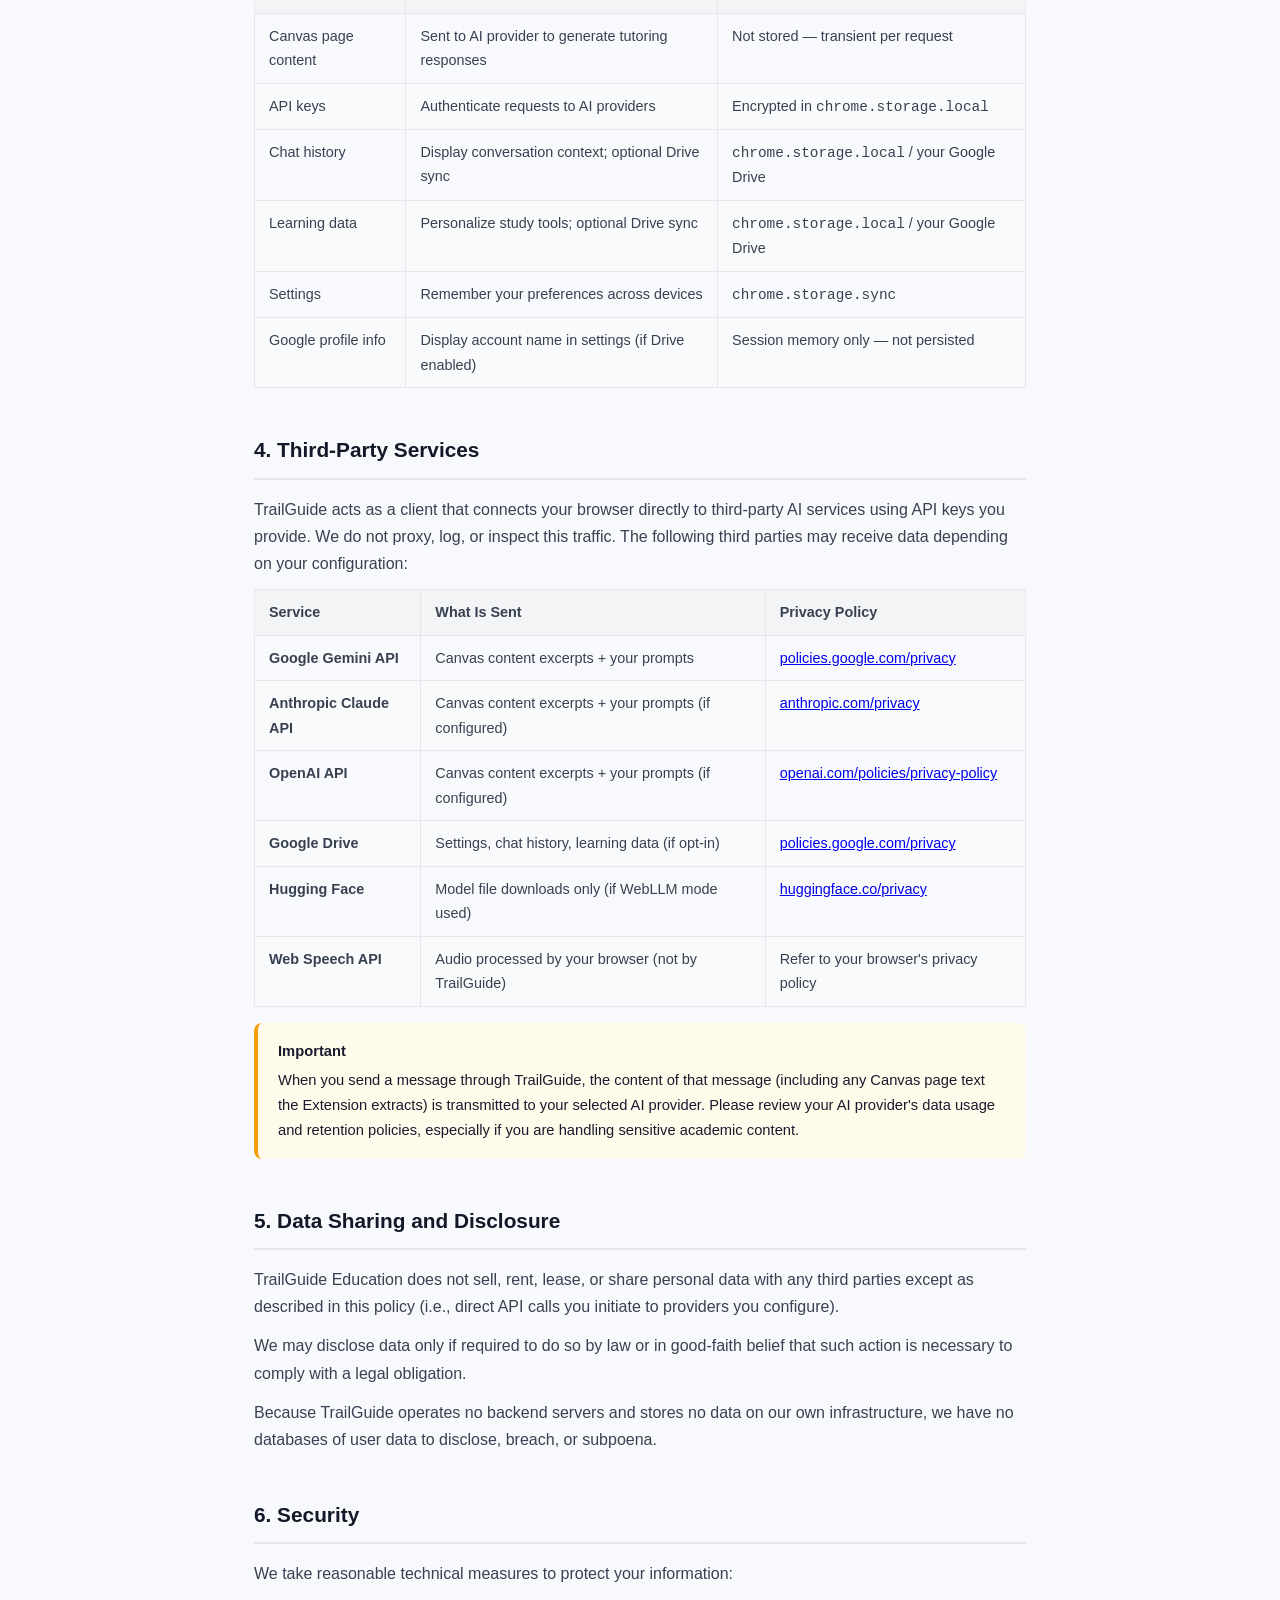
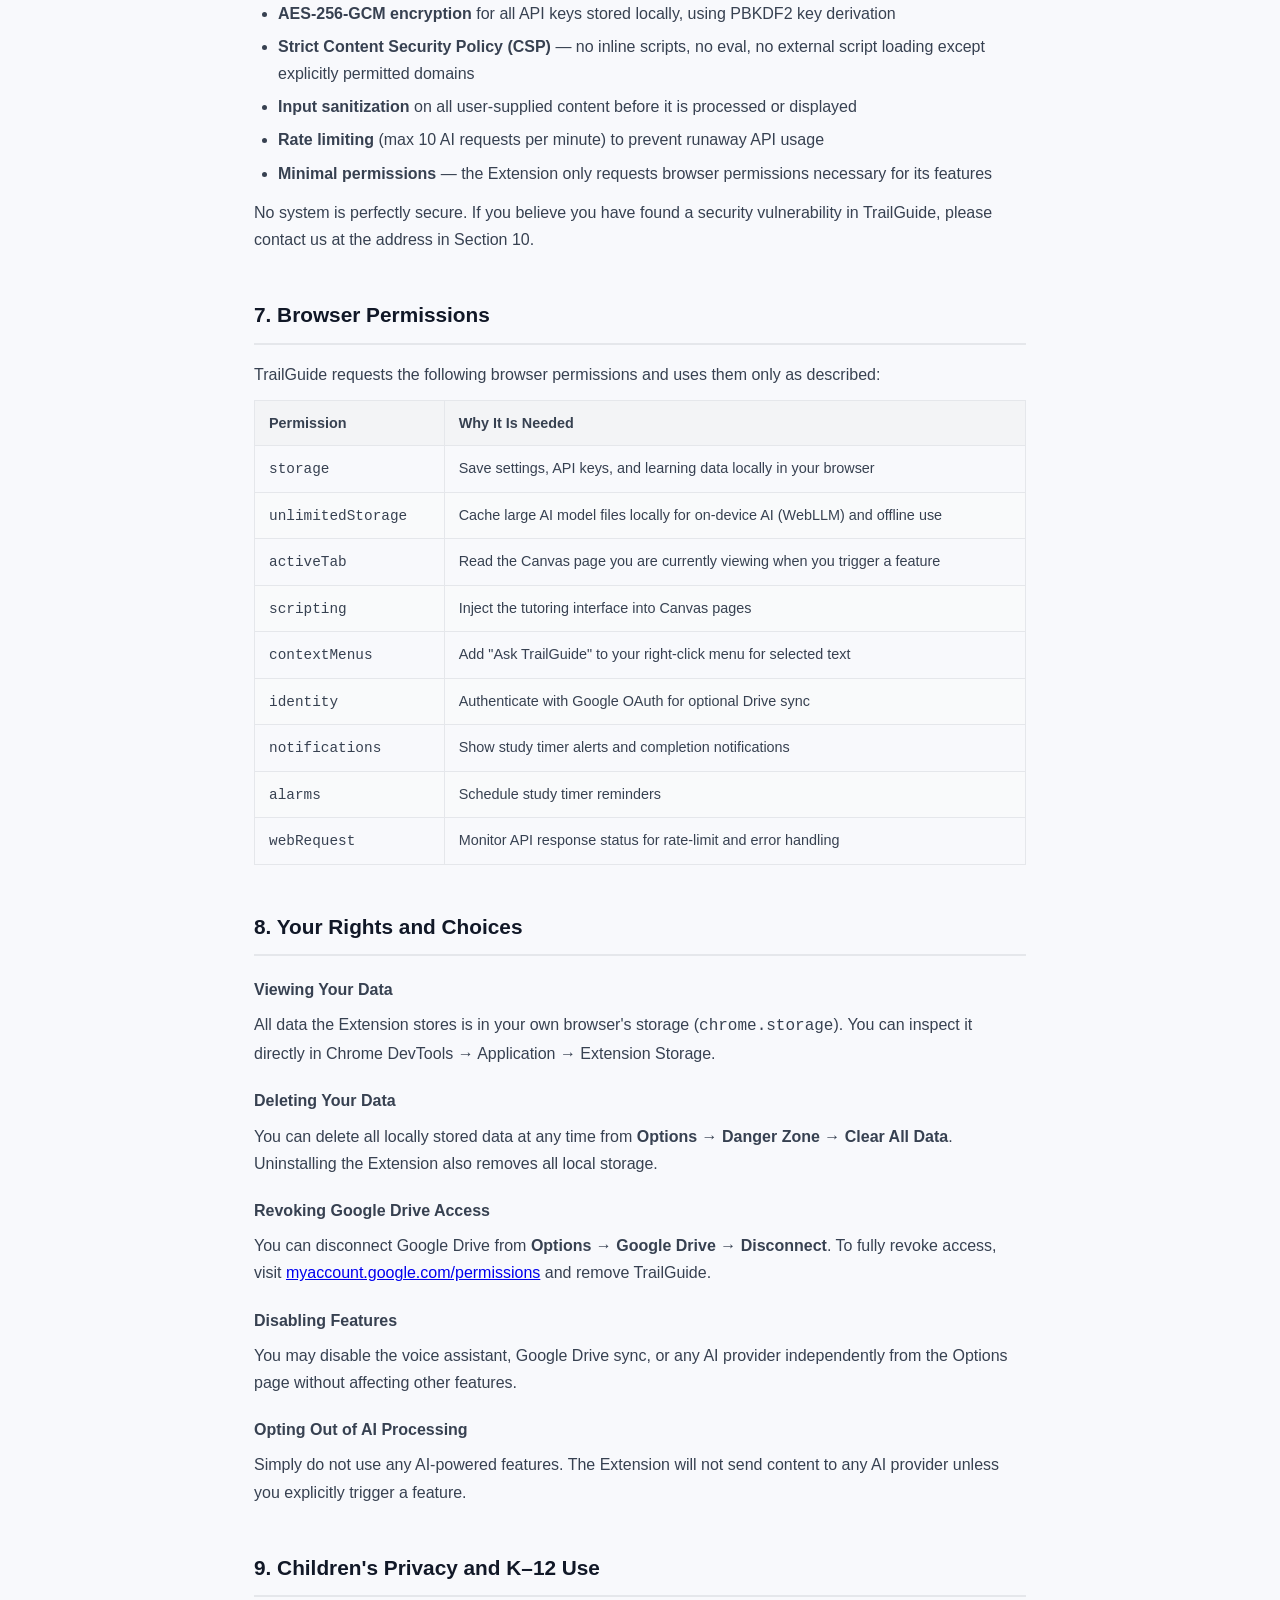
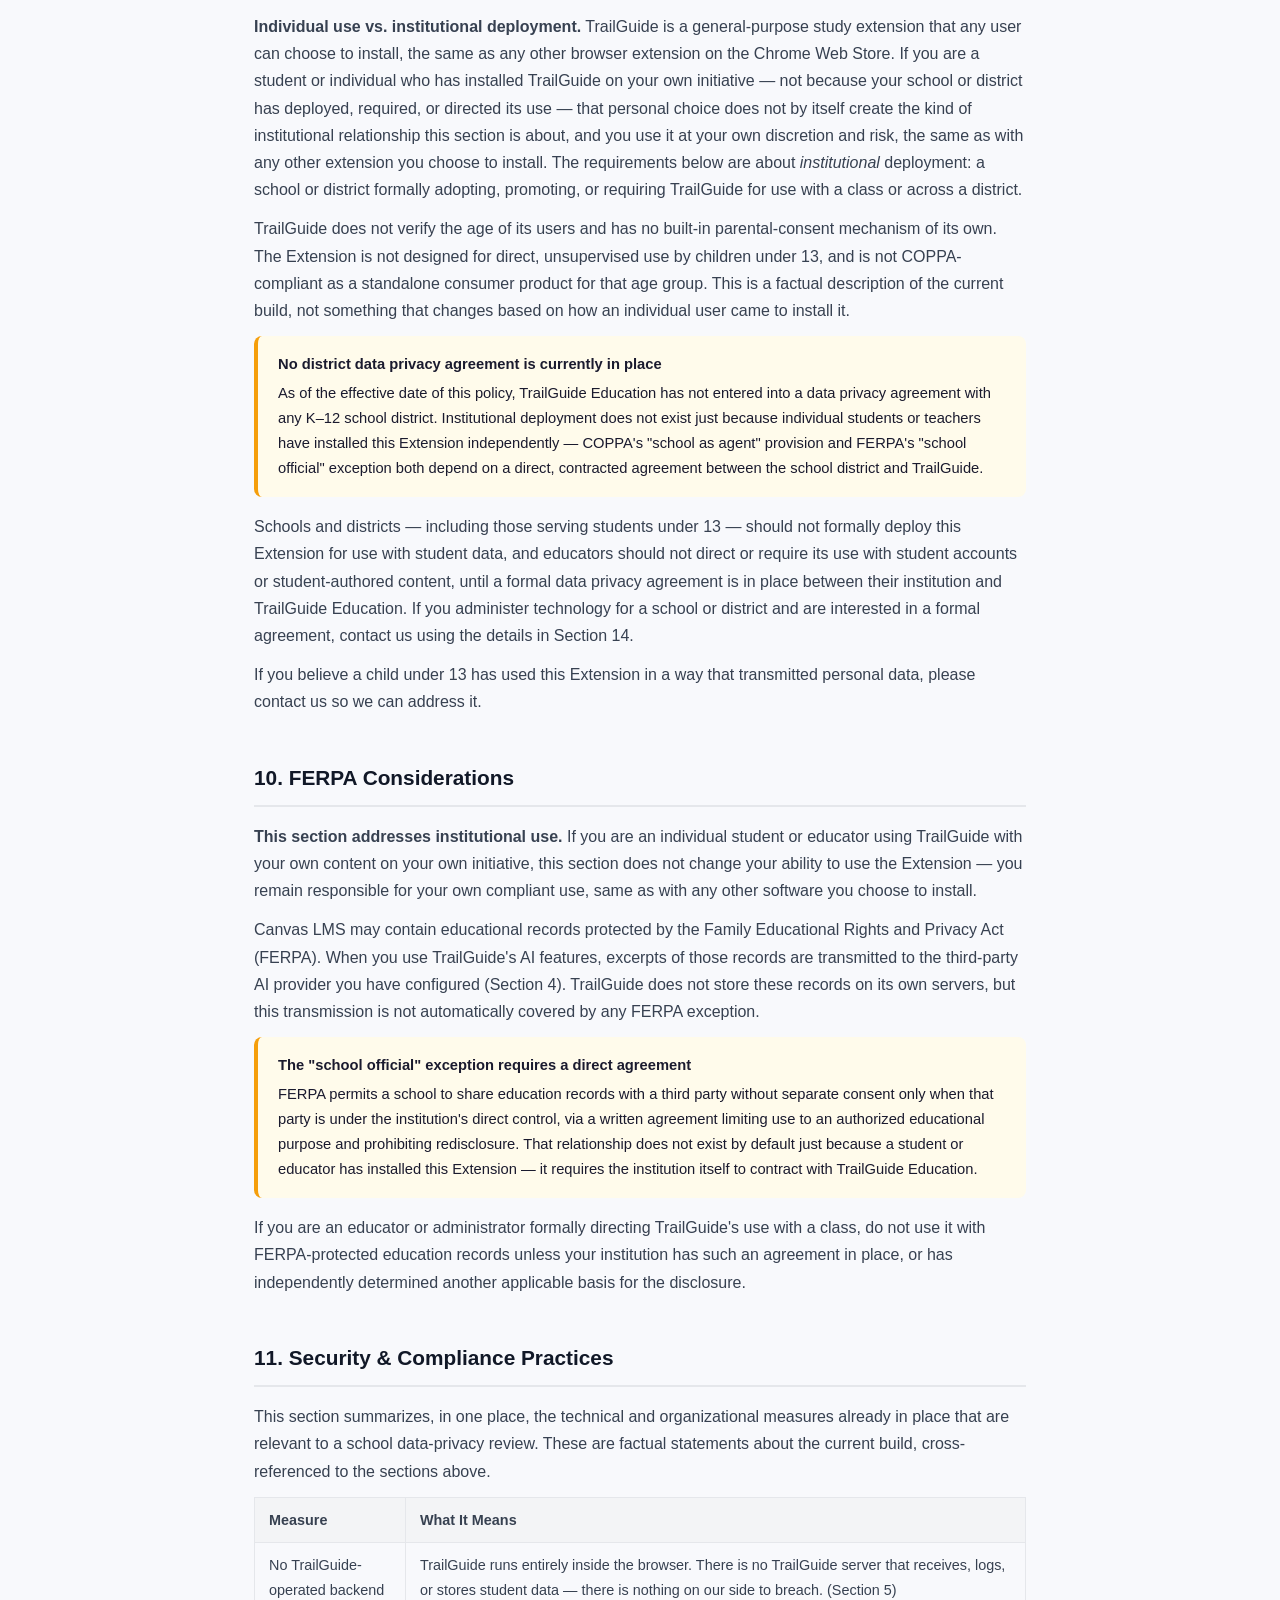
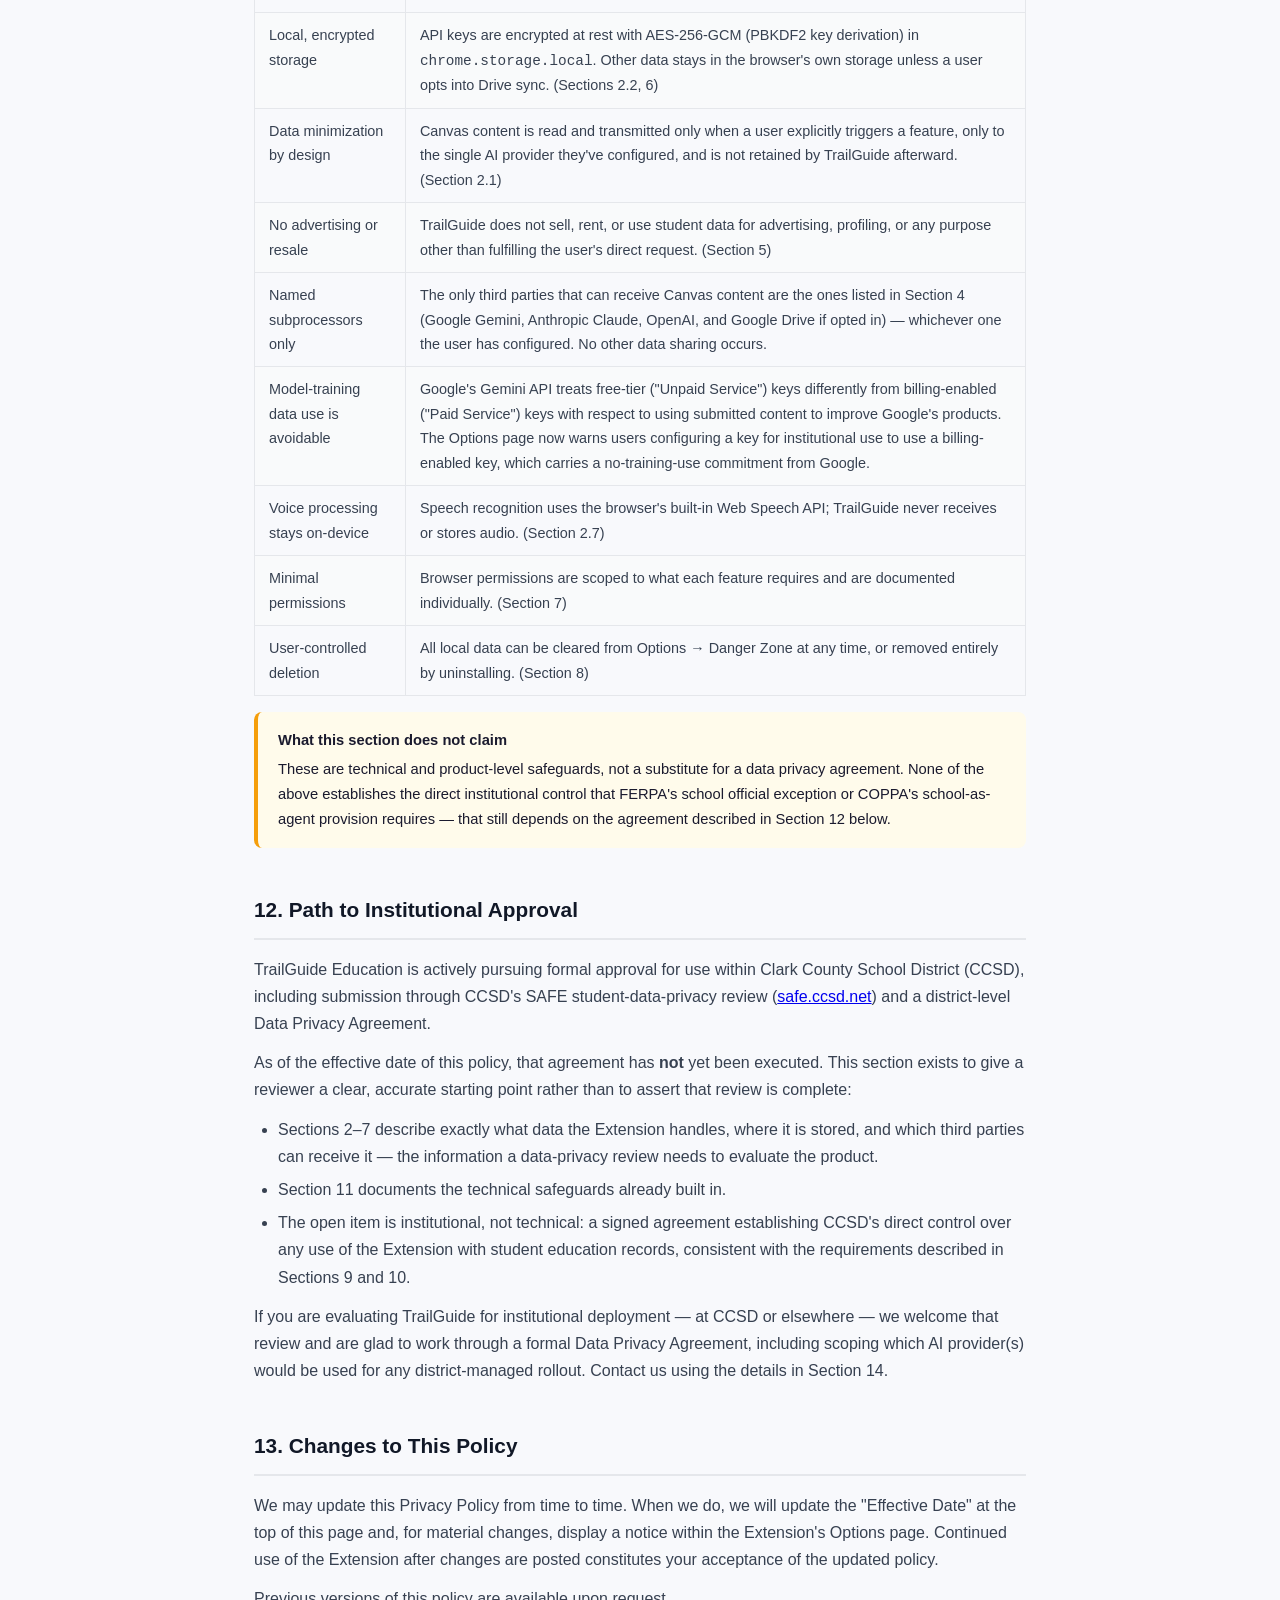
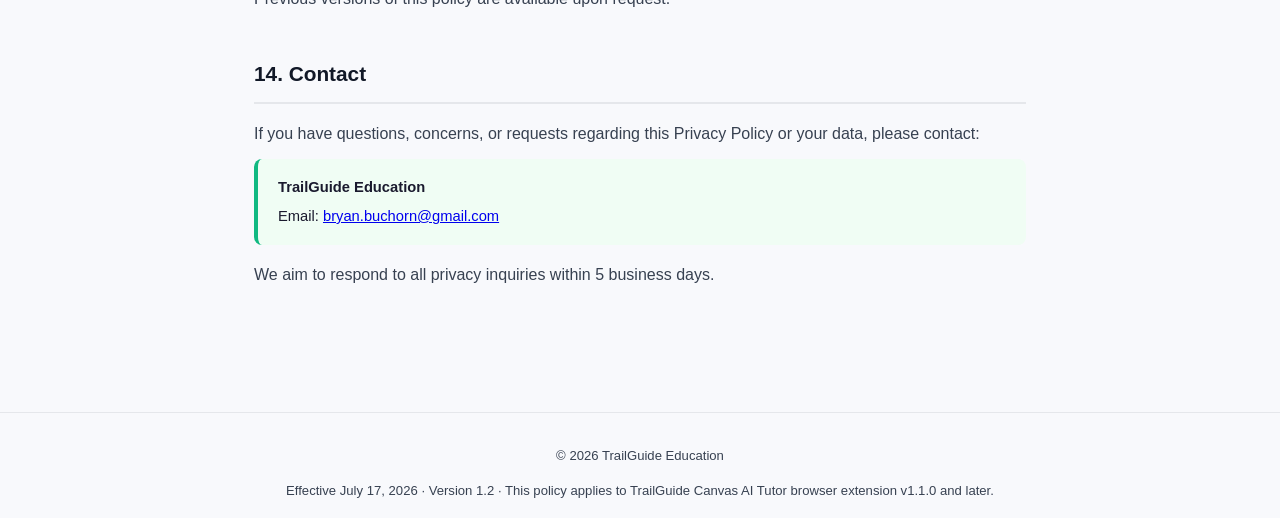
==== commit 93084a7a: "Add public Help & Support site (student/teacher tracks) Splits guidance by audience so teacher-only " ====
--- a/index.html
+++ b/index.html
@@ -137,6 +137,7 @@
   <h1>🎓 TrailGuide — Canvas AI Tutor</h1>
   <p>Privacy Policy</p>
   <span class="badge">Effective Date: July 17, 2026 &nbsp;·&nbsp; Version 1.2</span>
+  <p style="margin-top: 16px;"><a href="help/" style="color: #fff; text-decoration: underline;">Help &amp; Support →</a></p>
 </header>
 
 <main>
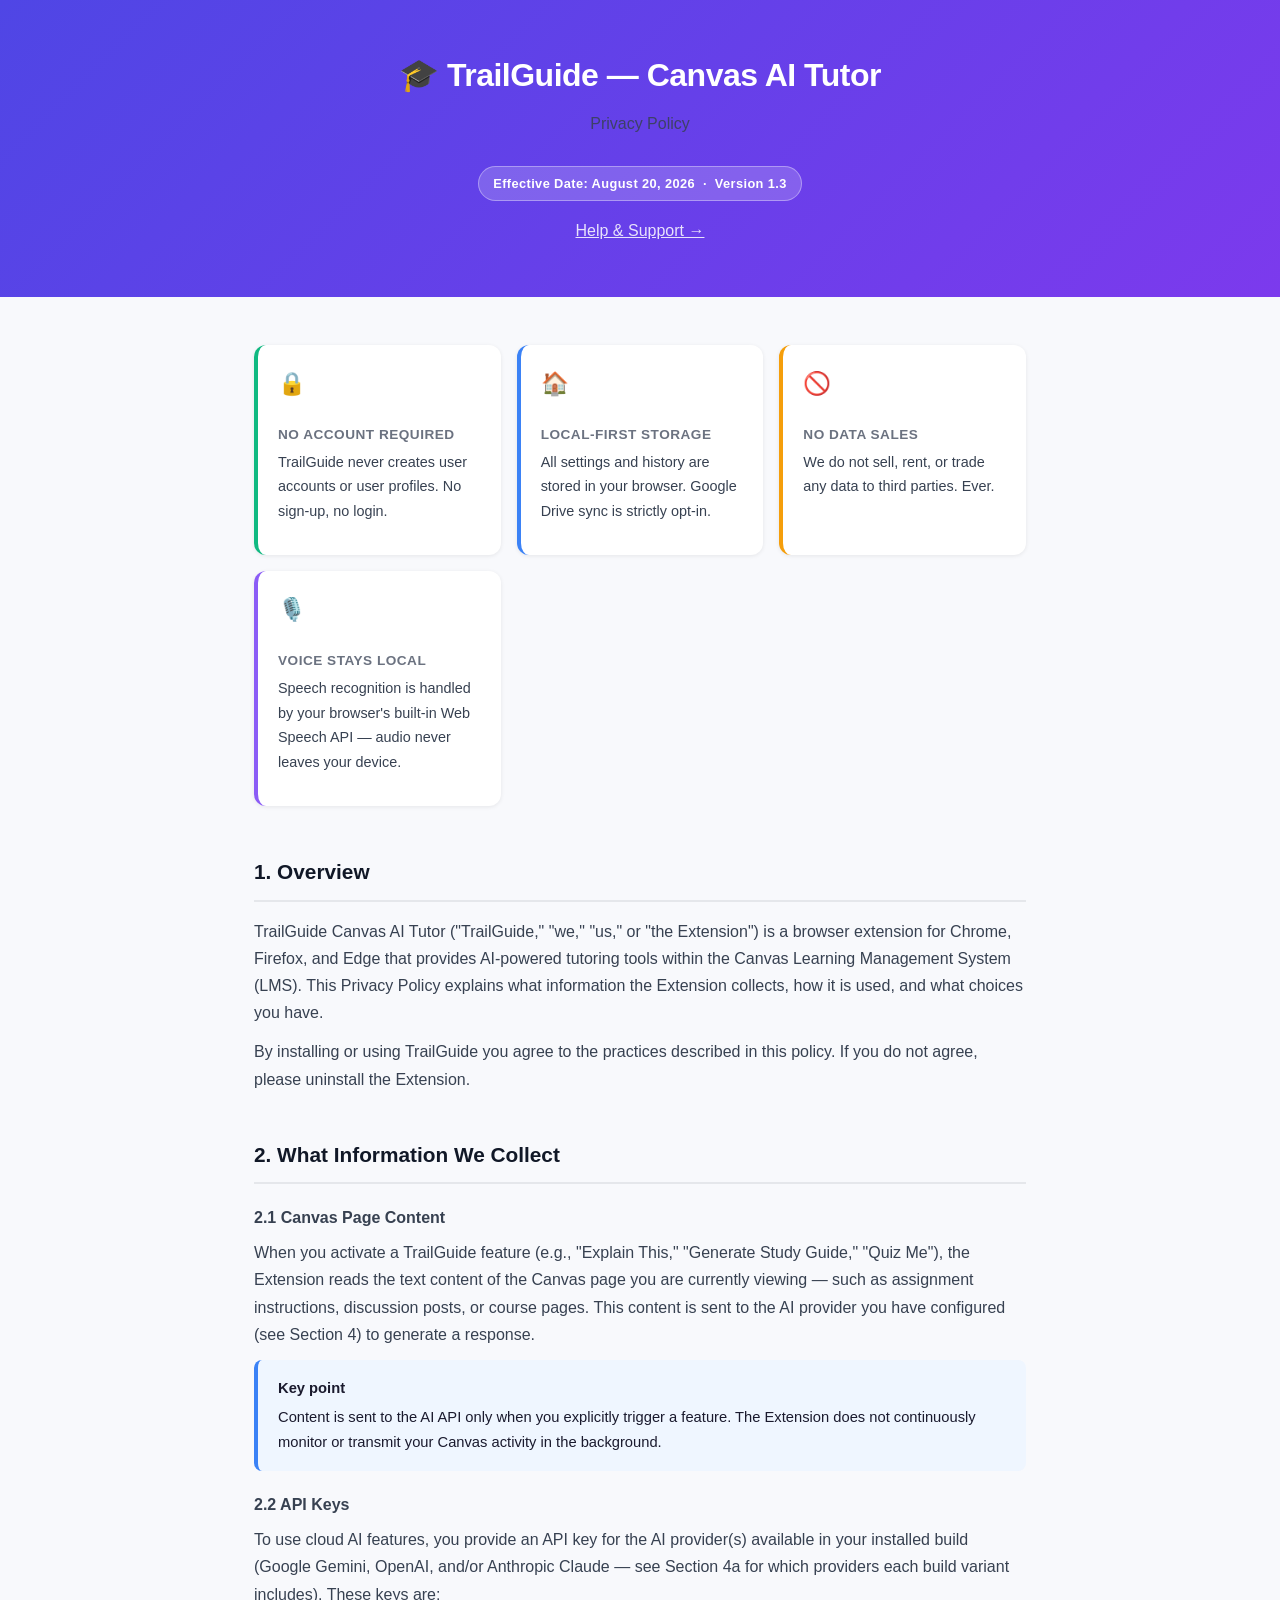
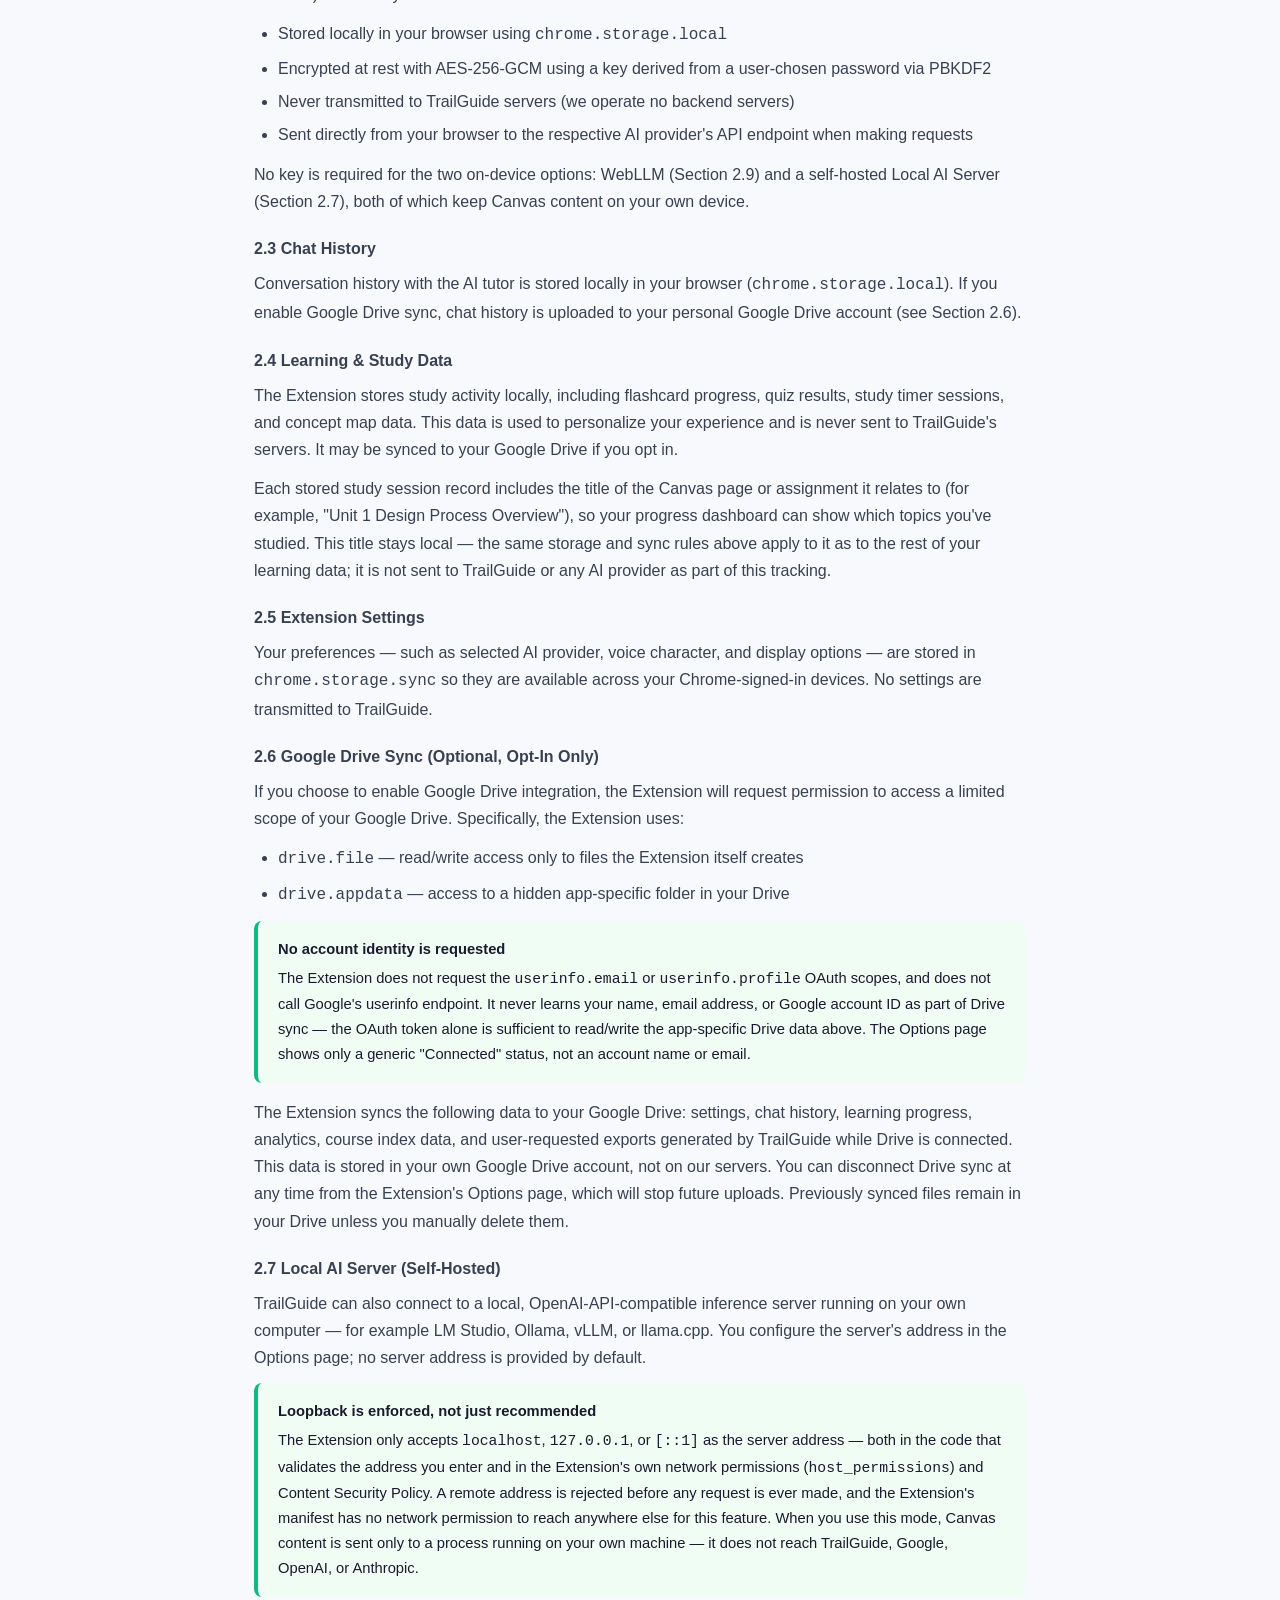
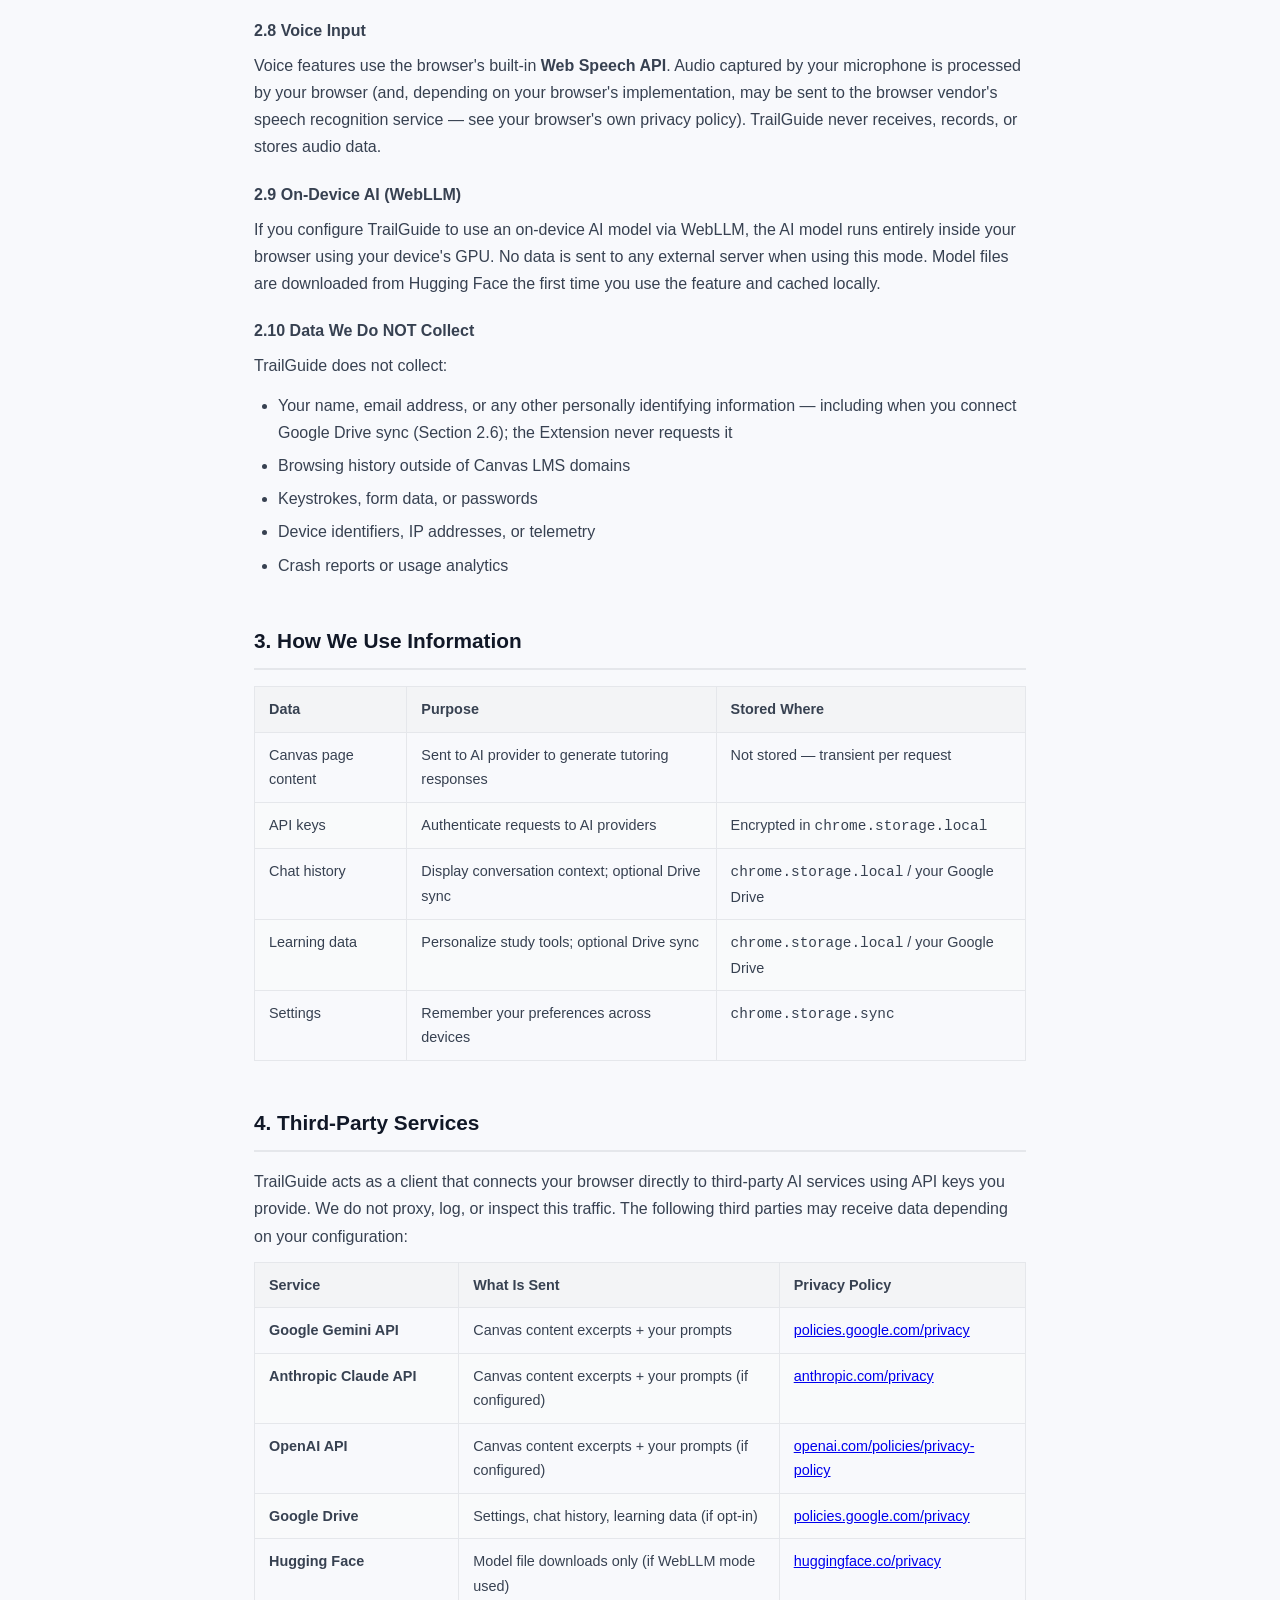
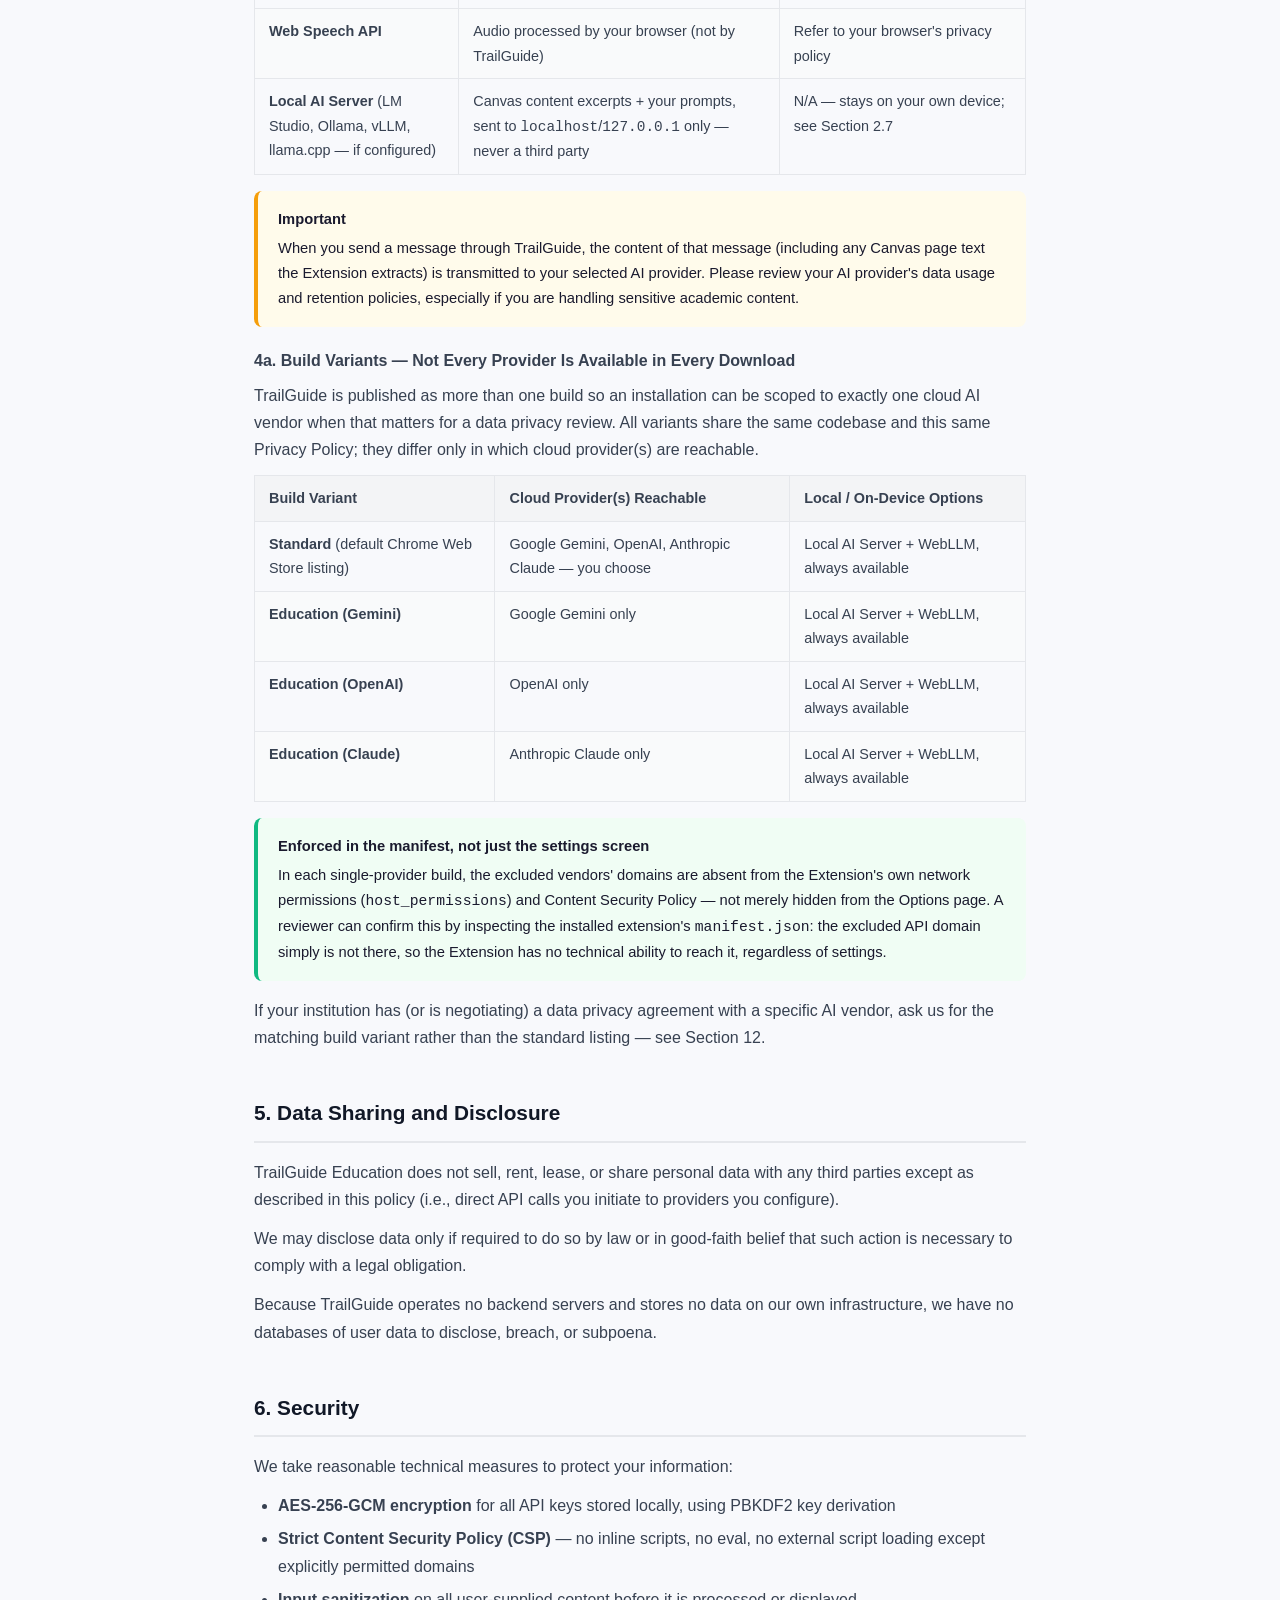
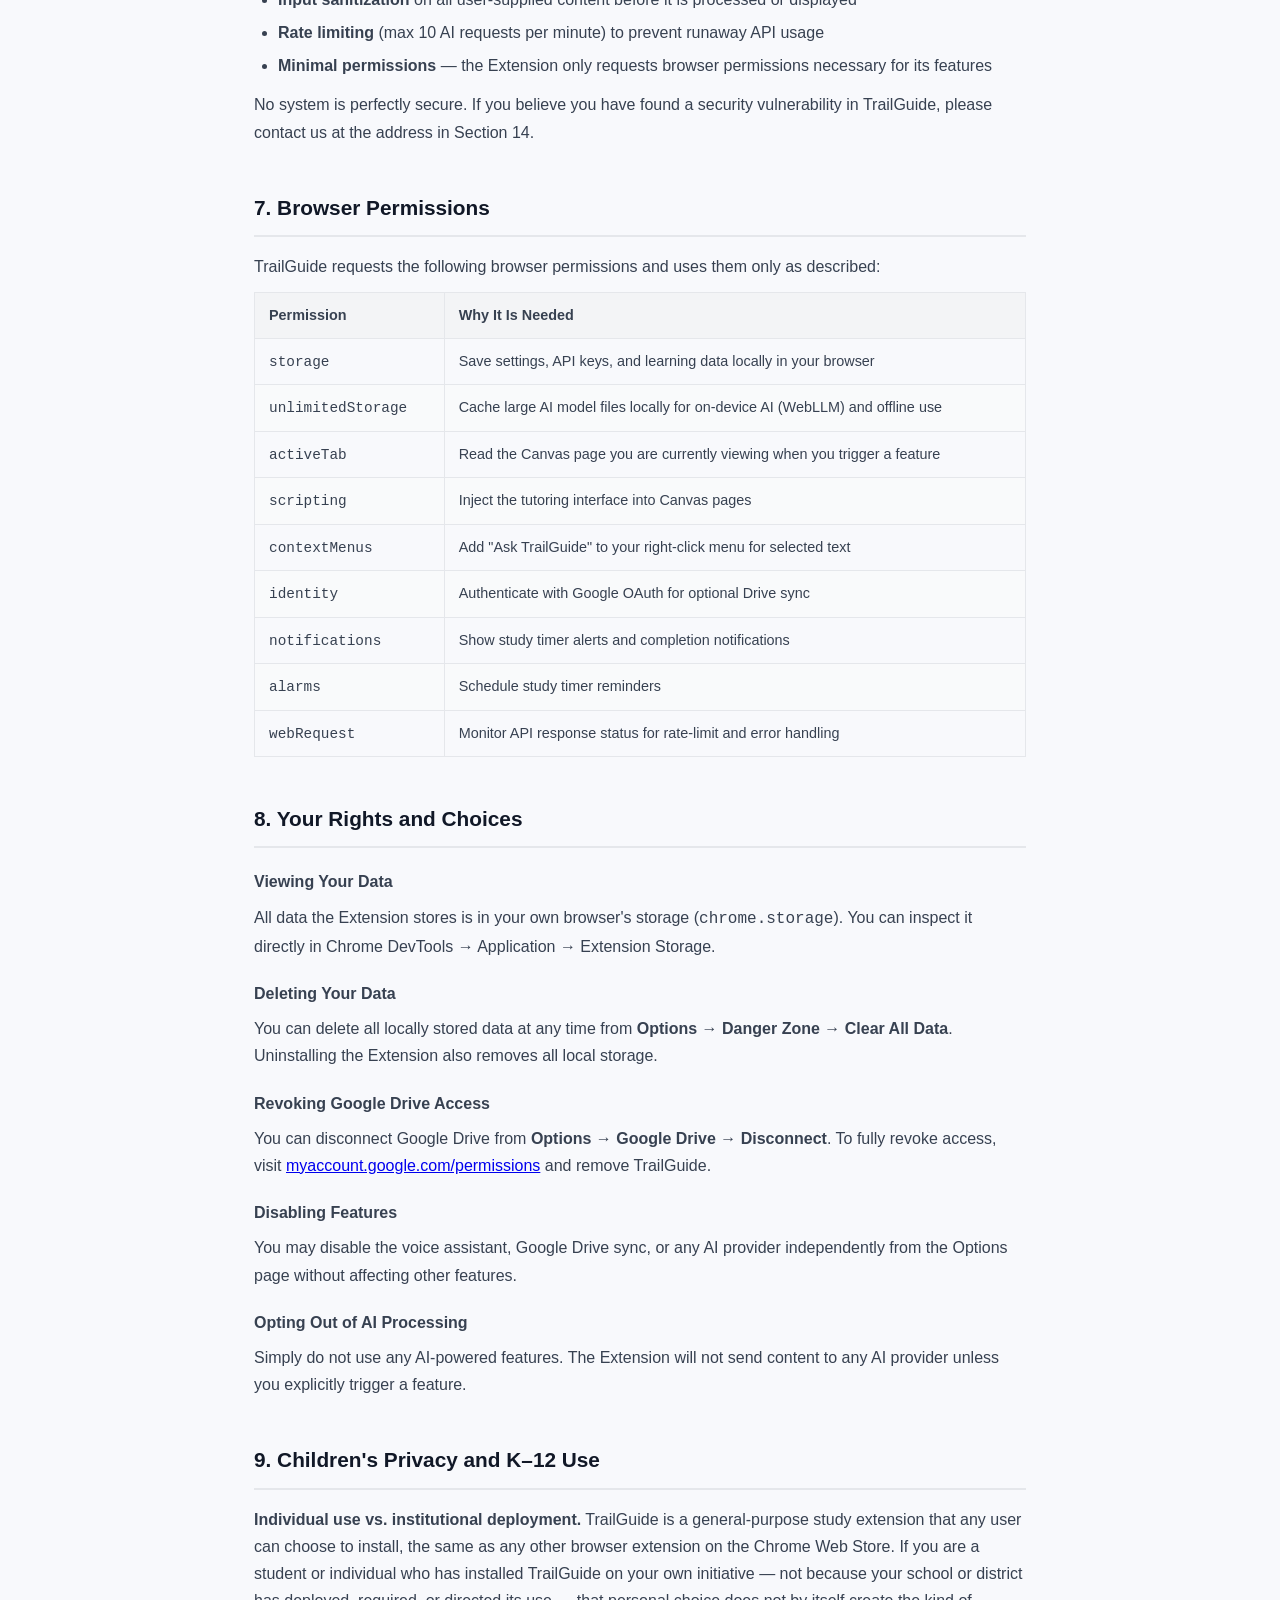
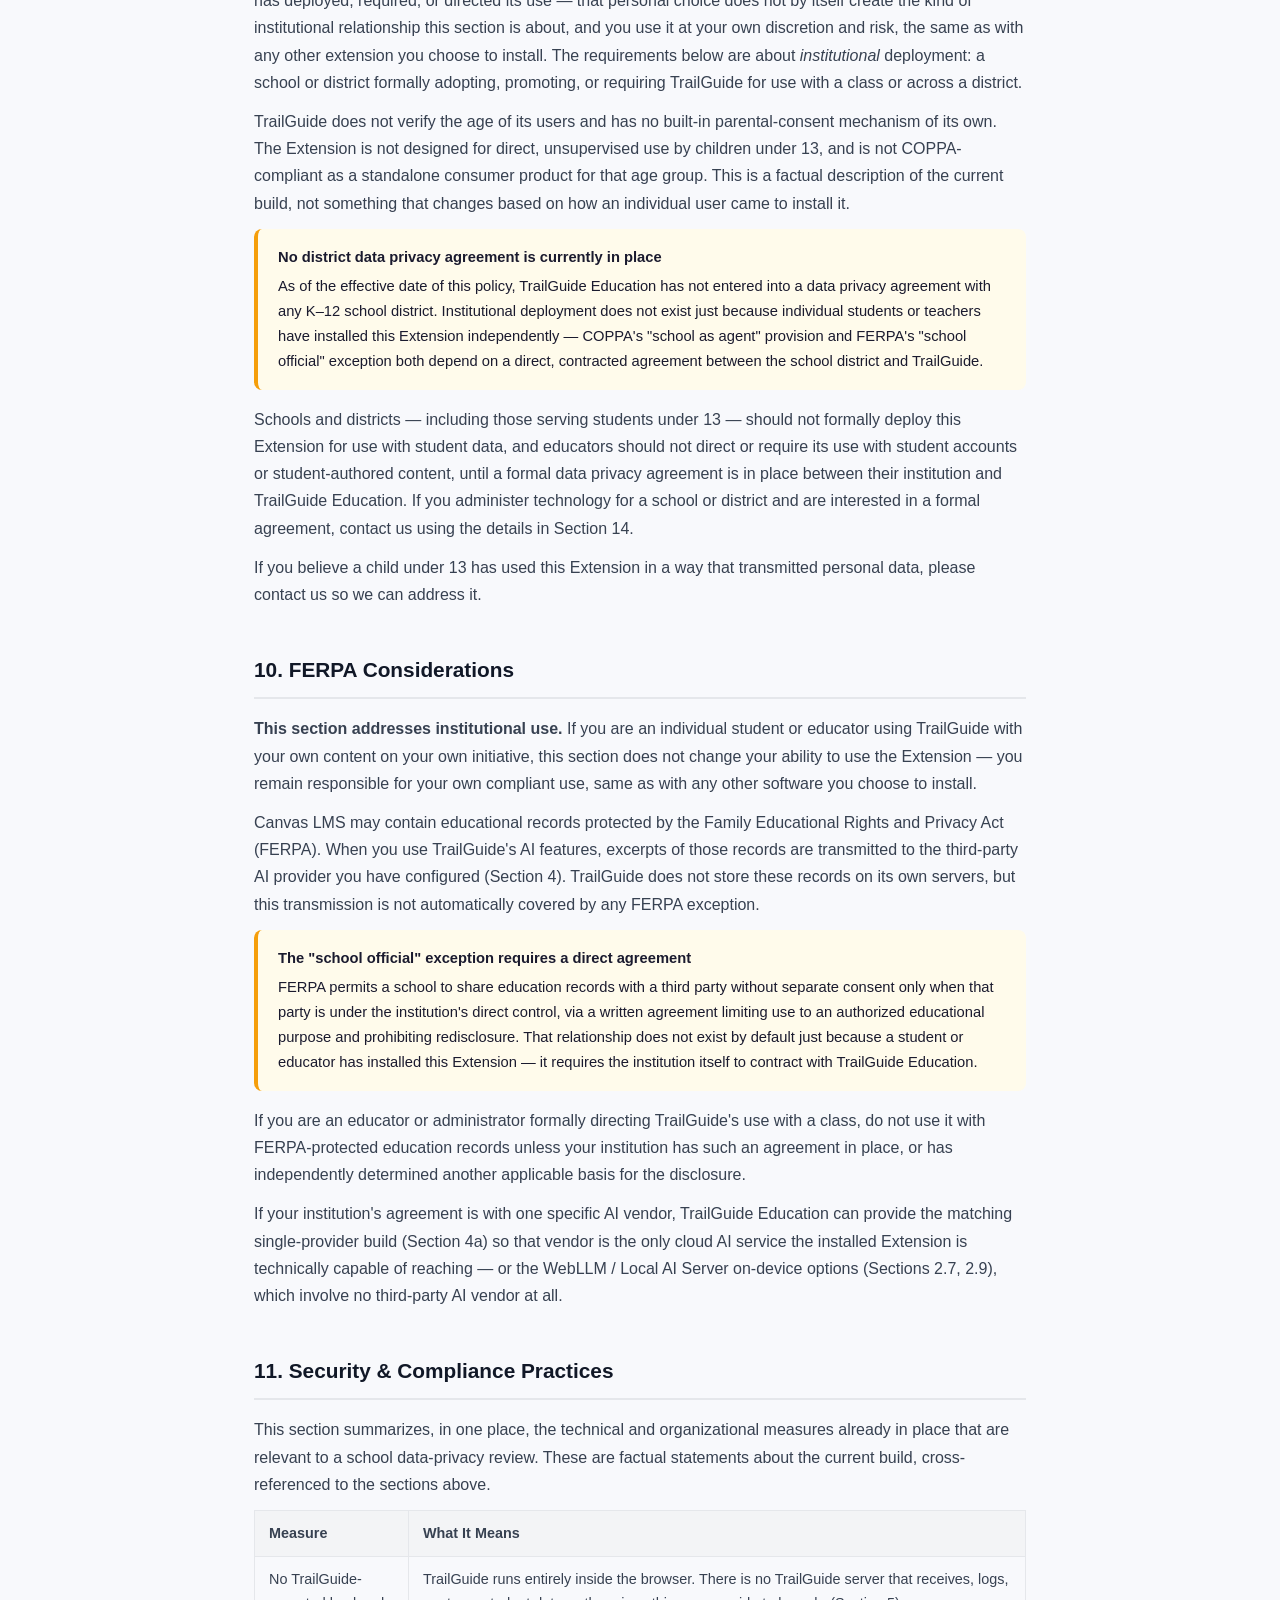
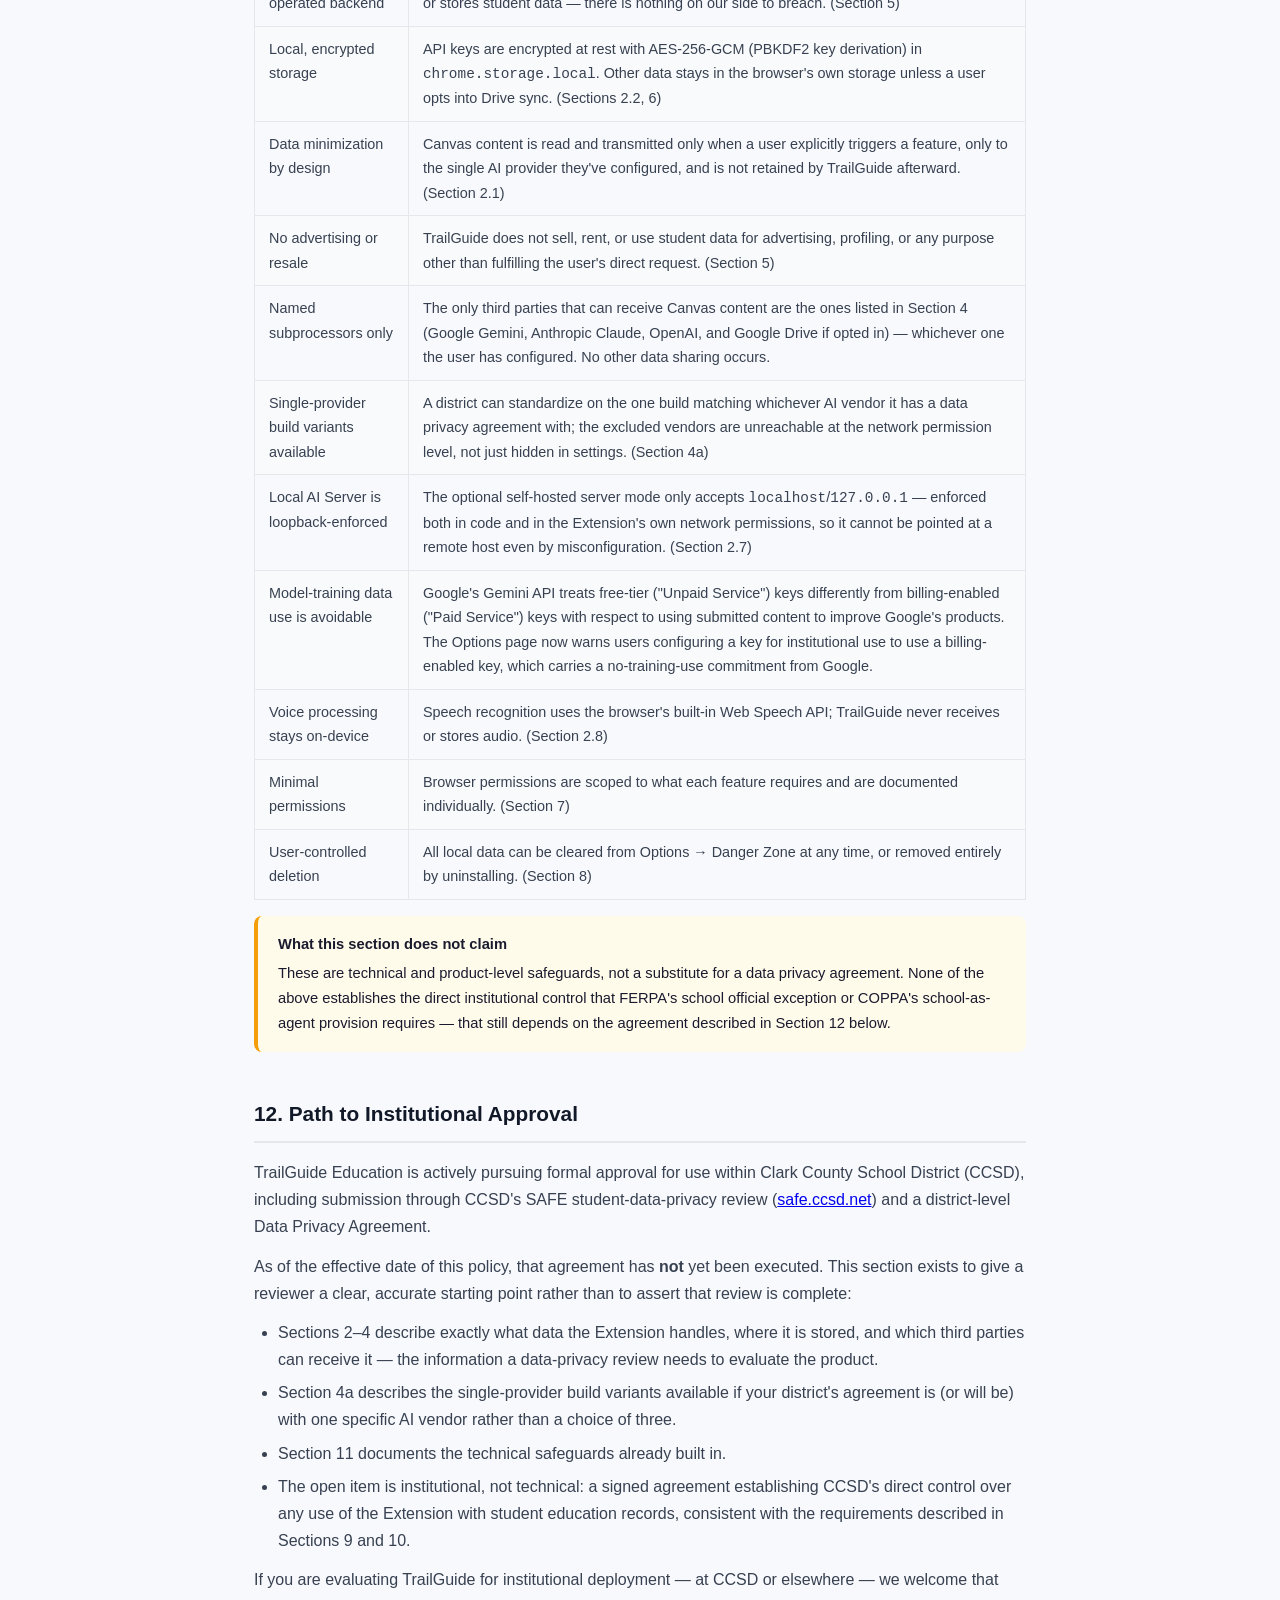
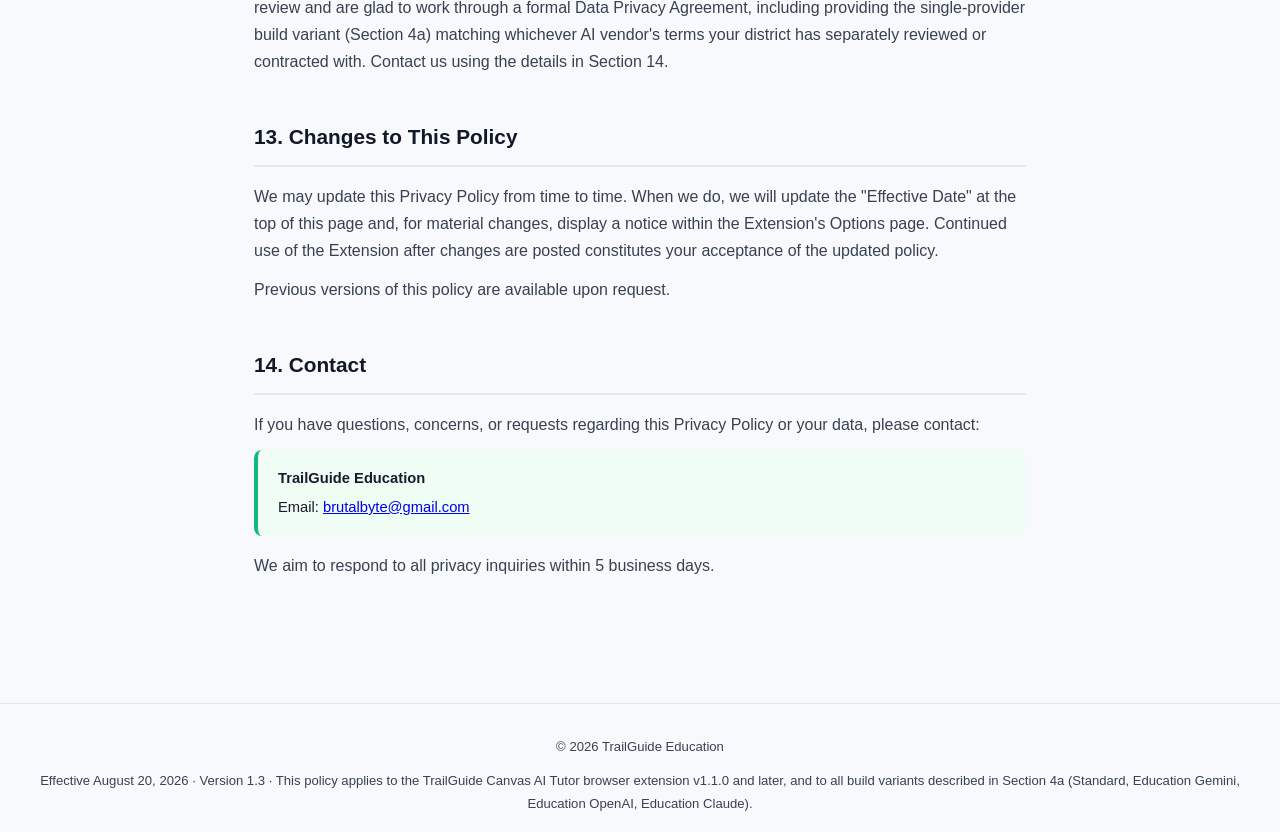
==== commit bf8b0329: "Update privacy policy to v1.3 (Aug 20, 2026) and use brutalbyte@gmail.com consistently" ====
--- a/index.html
+++ b/index.html
@@ -136,7 +136,7 @@
 <header>
   <h1>🎓 TrailGuide — Canvas AI Tutor</h1>
   <p>Privacy Policy</p>
-  <span class="badge">Effective Date: July 17, 2026 &nbsp;·&nbsp; Version 1.2</span>
+  <span class="badge">Effective Date: August 20, 2026 &nbsp;·&nbsp; Version 1.3</span>
   <p style="margin-top: 16px;"><a href="help/" style="color: #fff; text-decoration: underline;">Help &amp; Support →</a></p>
 </header>
 
@@ -185,19 +185,21 @@
     </div>
 
     <h3>2.2 API Keys</h3>
-    <p>To use AI features, you provide one or more API keys for supported AI providers (Google Gemini, Anthropic Claude, OpenAI). These keys are:</p>
+    <p>To use cloud AI features, you provide an API key for the AI provider(s) available in your installed build (Google Gemini, OpenAI, and/or Anthropic Claude — see Section 4a for which providers each build variant includes). These keys are:</p>
     <ul>
       <li>Stored locally in your browser using <code>chrome.storage.local</code></li>
       <li>Encrypted at rest with AES-256-GCM using a key derived from a user-chosen password via PBKDF2</li>
       <li>Never transmitted to TrailGuide servers (we operate no backend servers)</li>
       <li>Sent directly from your browser to the respective AI provider's API endpoint when making requests</li>
     </ul>
+    <p>No key is required for the two on-device options: WebLLM (Section 2.9) and a self-hosted Local AI Server (Section 2.7), both of which keep Canvas content on your own device.</p>
 
     <h3>2.3 Chat History</h3>
     <p>Conversation history with the AI tutor is stored locally in your browser (<code>chrome.storage.local</code>). If you enable Google Drive sync, chat history is uploaded to your personal Google Drive account (see Section 2.6).</p>
 
     <h3>2.4 Learning & Study Data</h3>
     <p>The Extension stores study activity locally, including flashcard progress, quiz results, study timer sessions, and concept map data. This data is used to personalize your experience and is never sent to TrailGuide's servers. It may be synced to your Google Drive if you opt in.</p>
+    <p>Each stored study session record includes the title of the Canvas page or assignment it relates to (for example, "Unit 1 Design Process Overview"), so your progress dashboard can show which topics you've studied. This title stays local — the same storage and sync rules above apply to it as to the rest of your learning data; it is not sent to TrailGuide or any AI provider as part of this tracking.</p>
 
     <h3>2.5 Extension Settings</h3>
     <p>Your preferences — such as selected AI provider, voice character, and display options — are stored in <code>chrome.storage.sync</code> so they are available across your Chrome-signed-in devices. No settings are transmitted to TrailGuide.</p>
@@ -207,20 +209,30 @@
     <ul>
       <li><code>drive.file</code> — read/write access only to files the Extension itself creates</li>
       <li><code>drive.appdata</code> — access to a hidden app-specific folder in your Drive</li>
-      <li><code>userinfo.email</code> and <code>userinfo.profile</code> — to display your account name and email in the settings page</li>
     </ul>
-    <p>The Extension syncs the following data to your Google Drive: settings, chat history, learning progress, analytics, and course index data. This data is stored in your own Google Drive account, not on our servers. You can disconnect Drive sync at any time from the Extension's Options page, which will stop future uploads. Previously synced files remain in your Drive unless you manually delete them.</p>
-
-    <h3>2.7 Voice Input</h3>
+    <div class="callout success">
+      <strong>No account identity is requested</strong>
+      The Extension does not request the <code>userinfo.email</code> or <code>userinfo.profile</code> OAuth scopes, and does not call Google's userinfo endpoint. It never learns your name, email address, or Google account ID as part of Drive sync — the OAuth token alone is sufficient to read/write the app-specific Drive data above. The Options page shows only a generic "Connected" status, not an account name or email.
+    </div>
+    <p>The Extension syncs the following data to your Google Drive: settings, chat history, learning progress, analytics, course index data, and user-requested exports generated by TrailGuide while Drive is connected. This data is stored in your own Google Drive account, not on our servers. You can disconnect Drive sync at any time from the Extension's Options page, which will stop future uploads. Previously synced files remain in your Drive unless you manually delete them.</p>
+
+    <h3>2.7 Local AI Server (Self-Hosted)</h3>
+    <p>TrailGuide can also connect to a local, OpenAI-API-compatible inference server running on your own computer — for example LM Studio, Ollama, vLLM, or llama.cpp. You configure the server's address in the Options page; no server address is provided by default.</p>
+    <div class="callout success">
+      <strong>Loopback is enforced, not just recommended</strong>
+      The Extension only accepts <code>localhost</code>, <code>127.0.0.1</code>, or <code>[::1]</code> as the server address — both in the code that validates the address you enter and in the Extension's own network permissions (<code>host_permissions</code>) and Content Security Policy. A remote address is rejected before any request is ever made, and the Extension's manifest has no network permission to reach anywhere else for this feature. When you use this mode, Canvas content is sent only to a process running on your own machine — it does not reach TrailGuide, Google, OpenAI, or Anthropic.
+    </div>
+
+    <h3>2.8 Voice Input</h3>
     <p>Voice features use the browser's built-in <strong>Web Speech API</strong>. Audio captured by your microphone is processed by your browser (and, depending on your browser's implementation, may be sent to the browser vendor's speech recognition service — see your browser's own privacy policy). TrailGuide never receives, records, or stores audio data.</p>
 
-    <h3>2.8 On-Device AI (WebLLM)</h3>
+    <h3>2.9 On-Device AI (WebLLM)</h3>
     <p>If you configure TrailGuide to use an on-device AI model via WebLLM, the AI model runs entirely inside your browser using your device's GPU. No data is sent to any external server when using this mode. Model files are downloaded from Hugging Face the first time you use the feature and cached locally.</p>
 
-    <h3>2.9 Data We Do NOT Collect</h3>
+    <h3>2.10 Data We Do NOT Collect</h3>
     <p>TrailGuide does not collect:</p>
     <ul>
-      <li>Your name, email address, or any personally identifying information (unless you voluntarily grant Google OAuth access, in which case we display but do not store your profile information beyond the session)</li>
+      <li>Your name, email address, or any other personally identifying information — including when you connect Google Drive sync (Section 2.6); the Extension never requests it</li>
       <li>Browsing history outside of Canvas LMS domains</li>
       <li>Keystrokes, form data, or passwords</li>
       <li>Device identifiers, IP addresses, or telemetry</li>
@@ -266,11 +278,6 @@
             <td>Remember your preferences across devices</td>
             <td><code>chrome.storage.sync</code></td>
           </tr>
-          <tr>
-            <td>Google profile info</td>
-            <td>Display account name in settings (if Drive enabled)</td>
-            <td>Session memory only — not persisted</td>
-          </tr>
         </tbody>
       </table>
     </div>
@@ -321,6 +328,11 @@
             <td>Audio processed by your browser (not by TrailGuide)</td>
             <td>Refer to your browser's privacy policy</td>
           </tr>
+          <tr>
+            <td><strong>Local AI Server</strong> (LM Studio, Ollama, vLLM, llama.cpp — if configured)</td>
+            <td>Canvas content excerpts + your prompts, sent to <code>localhost</code>/<code>127.0.0.1</code> only — never a third party</td>
+            <td>N/A — stays on your own device; see Section 2.7</td>
+          </tr>
         </tbody>
       </table>
     </div>
@@ -329,6 +341,43 @@
       <strong>Important</strong>
       When you send a message through TrailGuide, the content of that message (including any Canvas page text the Extension extracts) is transmitted to your selected AI provider. Please review your AI provider's data usage and retention policies, especially if you are handling sensitive academic content.
     </div>
+
+    <h3>4a. Build Variants — Not Every Provider Is Available in Every Download</h3>
+    <p>TrailGuide is published as more than one build so an installation can be scoped to exactly one cloud AI vendor when that matters for a data privacy review. All variants share the same codebase and this same Privacy Policy; they differ only in which cloud provider(s) are reachable.</p>
+    <div class="table-wrap">
+      <table>
+        <thead>
+          <tr><th>Build Variant</th><th>Cloud Provider(s) Reachable</th><th>Local / On-Device Options</th></tr>
+        </thead>
+        <tbody>
+          <tr>
+            <td><strong>Standard</strong> (default Chrome Web Store listing)</td>
+            <td>Google Gemini, OpenAI, Anthropic Claude — you choose</td>
+            <td>Local AI Server + WebLLM, always available</td>
+          </tr>
+          <tr>
+            <td><strong>Education (Gemini)</strong></td>
+            <td>Google Gemini only</td>
+            <td>Local AI Server + WebLLM, always available</td>
+          </tr>
+          <tr>
+            <td><strong>Education (OpenAI)</strong></td>
+            <td>OpenAI only</td>
+            <td>Local AI Server + WebLLM, always available</td>
+          </tr>
+          <tr>
+            <td><strong>Education (Claude)</strong></td>
+            <td>Anthropic Claude only</td>
+            <td>Local AI Server + WebLLM, always available</td>
+          </tr>
+        </tbody>
+      </table>
+    </div>
+    <div class="callout success">
+      <strong>Enforced in the manifest, not just the settings screen</strong>
+      In each single-provider build, the excluded vendors' domains are absent from the Extension's own network permissions (<code>host_permissions</code>) and Content Security Policy — not merely hidden from the Options page. A reviewer can confirm this by inspecting the installed extension's <code>manifest.json</code>: the excluded API domain simply is not there, so the Extension has no technical ability to reach it, regardless of settings.
+    </div>
+    <p>If your institution has (or is negotiating) a data privacy agreement with a specific AI vendor, ask us for the matching build variant rather than the standard listing — see Section 12.</p>
   </section>
 
   <!-- 5 -->
@@ -350,7 +399,7 @@
       <li><strong>Rate limiting</strong> (max 10 AI requests per minute) to prevent runaway API usage</li>
       <li><strong>Minimal permissions</strong> — the Extension only requests browser permissions necessary for its features</li>
     </ul>
-    <p>No system is perfectly secure. If you believe you have found a security vulnerability in TrailGuide, please contact us at the address in Section 10.</p>
+    <p>No system is perfectly secure. If you believe you have found a security vulnerability in TrailGuide, please contact us at the address in Section 14.</p>
   </section>
 
   <!-- 7 -->
@@ -420,6 +469,7 @@
       FERPA permits a school to share education records with a third party without separate consent only when that party is under the institution's direct control, via a written agreement limiting use to an authorized educational purpose and prohibiting redisclosure. That relationship does not exist by default just because a student or educator has installed this Extension &mdash; it requires the institution itself to contract with TrailGuide Education.
     </div>
     <p>If you are an educator or administrator formally directing TrailGuide's use with a class, do not use it with FERPA-protected education records unless your institution has such an agreement in place, or has independently determined another applicable basis for the disclosure.</p>
+    <p>If your institution's agreement is with one specific AI vendor, TrailGuide Education can provide the matching single-provider build (Section 4a) so that vendor is the only cloud AI service the installed Extension is technically capable of reaching &mdash; or the WebLLM / Local AI Server on-device options (Sections 2.7, 2.9), which involve no third-party AI vendor at all.</p>
   </section>
 
   <!-- 11 -->
@@ -453,12 +503,20 @@
             <td>The only third parties that can receive Canvas content are the ones listed in Section 4 (Google Gemini, Anthropic Claude, OpenAI, and Google Drive if opted in) &mdash; whichever one the user has configured. No other data sharing occurs.</td>
           </tr>
           <tr>
+            <td>Single-provider build variants available</td>
+            <td>A district can standardize on the one build matching whichever AI vendor it has a data privacy agreement with; the excluded vendors are unreachable at the network permission level, not just hidden in settings. (Section 4a)</td>
+          </tr>
+          <tr>
+            <td>Local AI Server is loopback-enforced</td>
+            <td>The optional self-hosted server mode only accepts <code>localhost</code>/<code>127.0.0.1</code> &mdash; enforced both in code and in the Extension's own network permissions, so it cannot be pointed at a remote host even by misconfiguration. (Section 2.7)</td>
+          </tr>
+          <tr>
             <td>Model-training data use is avoidable</td>
             <td>Google's Gemini API treats free-tier ("Unpaid Service") keys differently from billing-enabled ("Paid Service") keys with respect to using submitted content to improve Google's products. The Options page now warns users configuring a key for institutional use to use a billing-enabled key, which carries a no-training-use commitment from Google.</td>
           </tr>
           <tr>
             <td>Voice processing stays on-device</td>
-            <td>Speech recognition uses the browser's built-in Web Speech API; TrailGuide never receives or stores audio. (Section 2.7)</td>
+            <td>Speech recognition uses the browser's built-in Web Speech API; TrailGuide never receives or stores audio. (Section 2.8)</td>
           </tr>
           <tr>
             <td>Minimal permissions</td>
@@ -483,11 +541,12 @@
     <p>TrailGuide Education is actively pursuing formal approval for use within Clark County School District (CCSD), including submission through CCSD's SAFE student-data-privacy review (<a href="https://safe.ccsd.net" target="_blank" rel="noopener">safe.ccsd.net</a>) and a district-level Data Privacy Agreement.</p>
     <p>As of the effective date of this policy, that agreement has <strong>not</strong> yet been executed. This section exists to give a reviewer a clear, accurate starting point rather than to assert that review is complete:</p>
     <ul>
-      <li>Sections 2&ndash;7 describe exactly what data the Extension handles, where it is stored, and which third parties can receive it &mdash; the information a data-privacy review needs to evaluate the product.</li>
+      <li>Sections 2&ndash;4 describe exactly what data the Extension handles, where it is stored, and which third parties can receive it &mdash; the information a data-privacy review needs to evaluate the product.</li>
+      <li>Section 4a describes the single-provider build variants available if your district's agreement is (or will be) with one specific AI vendor rather than a choice of three.</li>
       <li>Section 11 documents the technical safeguards already built in.</li>
       <li>The open item is institutional, not technical: a signed agreement establishing CCSD's direct control over any use of the Extension with student education records, consistent with the requirements described in Sections 9 and 10.</li>
     </ul>
-    <p>If you are evaluating TrailGuide for institutional deployment &mdash; at CCSD or elsewhere &mdash; we welcome that review and are glad to work through a formal Data Privacy Agreement, including scoping which AI provider(s) would be used for any district-managed rollout. Contact us using the details in Section 14.</p>
+    <p>If you are evaluating TrailGuide for institutional deployment &mdash; at CCSD or elsewhere &mdash; we welcome that review and are glad to work through a formal Data Privacy Agreement, including providing the single-provider build variant (Section 4a) matching whichever AI vendor's terms your district has separately reviewed or contracted with. Contact us using the details in Section 14.</p>
   </section>
 
   <!-- 13 -->
@@ -503,7 +562,7 @@
     <p>If you have questions, concerns, or requests regarding this Privacy Policy or your data, please contact:</p>
     <div class="callout success">
       <strong>TrailGuide Education</strong>
-      Email: <a href="mailto:bryan.buchorn@gmail.com">bryan.buchorn@gmail.com</a>
+      Email: <a href="mailto:brutalbyte@gmail.com">brutalbyte@gmail.com</a>
     </div>
     <p>We aim to respond to all privacy inquiries within 5 business days.</p>
   </section>
@@ -512,7 +571,7 @@
 
 <footer>
   <p>© 2026 TrailGuide Education</p>
-  <p style="margin-top:4px">Effective July 17, 2026 · Version 1.2 · This policy applies to TrailGuide Canvas AI Tutor browser extension v1.1.0 and later.</p>
+  <p style="margin-top:4px">Effective August 20, 2026 · Version 1.3 · This policy applies to the TrailGuide Canvas AI Tutor browser extension v1.1.0 and later, and to all build variants described in Section 4a (Standard, Education Gemini, Education OpenAI, Education Claude).</p>
 </footer>
 
 </body>
